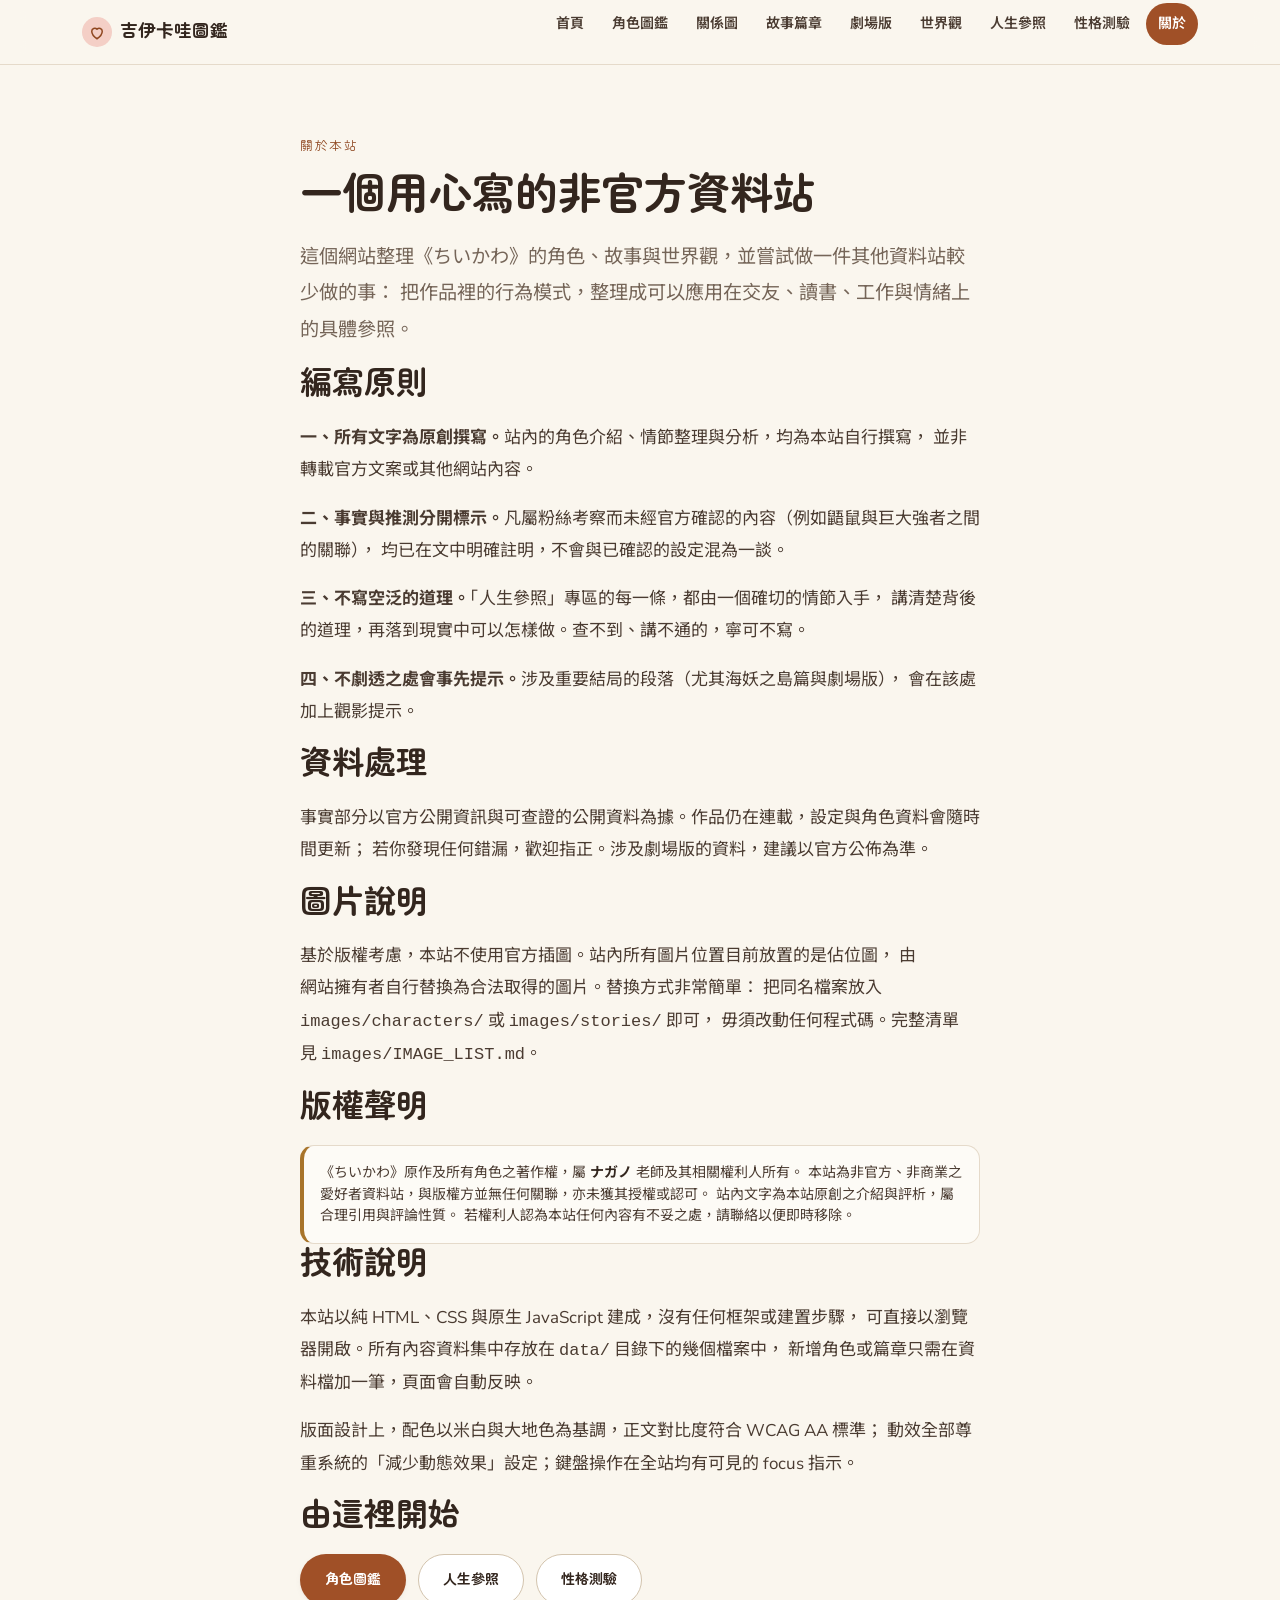
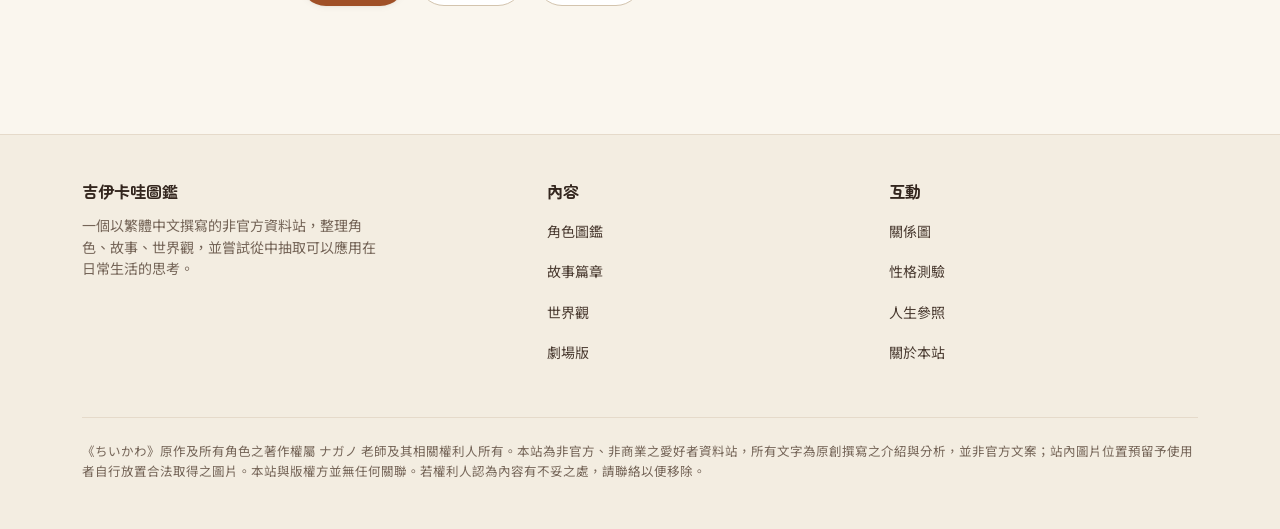
==== about.html @ 6146d02a "建立吉伊卡哇繁體中文資料站 由零建立一個純靜態的《ちいかわ》非官方資料站，十個頁面、零建置步驟、 零外部依賴，可直接部署到 GitHub Pages 或雙擊開啟。  內容 - 17 個角色的完整檔案：" ====
<!DOCTYPE html>
<html lang="zh-Hant-HK">
<head>
<meta charset="utf-8">
<meta name="viewport" content="width=device-width, initial-scale=1">
<title>關於本站 — 吉伊卡哇圖鑑</title>
<meta name="description" content="本站的編寫原則、資料來源處理方式、版權聲明，以及如何自行替換站內圖片。">
<link rel="icon" href="data:image/svg+xml,%3Csvg xmlns='http://www.w3.org/2000/svg' viewBox='0 0 32 32'%3E%3Ccircle cx='16' cy='16' r='15' fill='%23F4CFC6'/%3E%3Cpath d='M16 25s-8-5.2-8-11.4A4.6 4.6 0 0 1 16 10a4.6 4.6 0 0 1 8 3.6C24 19.8 16 25 16 25z' fill='%23B45E2E'/%3E%3C/svg%3E">
<link rel="preconnect" href="https://fonts.googleapis.com">
<link rel="preconnect" href="https://fonts.gstatic.com" crossorigin>
<link href="https://fonts.googleapis.com/css2?family=Varela+Round&family=Nunito+Sans:wght@300;400;600;700&family=Noto+Sans+TC:wght@400;500;700&family=Zen+Maru+Gothic:wght@400;500;700&display=swap" rel="stylesheet">
<link rel="stylesheet" href="assets/css/tokens.css">
<link rel="stylesheet" href="assets/css/base.css">
<link rel="stylesheet" href="assets/css/components.css">
<link rel="stylesheet" href="assets/css/pages.css">
</head>
<body>
<a class="skip-link" href="#main">跳至主要內容</a>
<div data-nav></div>

<main id="main">
  <section class="section">
    <div class="wrap wrap--text">
      <span class="eyebrow">關於本站</span>
      <h1>一個用心寫的非官方資料站</h1>
      <p class="lede">
        這個網站整理《ちいかわ》的角色、故事與世界觀，並嘗試做一件其他資料站較少做的事：
        把作品裡的行為模式，整理成可以應用在交友、讀書、工作與情緒上的具體參照。
      </p>

      <h2>編寫原則</h2>
      <p>
        <strong>一、所有文字為原創撰寫。</strong>站內的角色介紹、情節整理與分析，均為本站自行撰寫，
        並非轉載官方文案或其他網站內容。
      </p>
      <p>
        <strong>二、事實與推測分開標示。</strong>凡屬粉絲考察而未經官方確認的內容（例如鼯鼠與巨大強者之間的關聯），
        均已在文中明確註明，不會與已確認的設定混為一談。
      </p>
      <p>
        <strong>三、不寫空泛的道理。</strong>「人生參照」專區的每一條，都由一個確切的情節入手，
        講清楚背後的道理，再落到現實中可以怎樣做。查不到、講不通的，寧可不寫。
      </p>
      <p>
        <strong>四、不劇透之處會事先提示。</strong>涉及重要結局的段落（尤其海妖之島篇與劇場版），
        會在該處加上觀影提示。
      </p>

      <h2>資料處理</h2>
      <p>
        事實部分以官方公開資訊與可查證的公開資料為據。作品仍在連載，設定與角色資料會隨時間更新；
        若你發現任何錯漏，歡迎指正。涉及劇場版的資料，建議以官方公佈為準。
      </p>

      <h2>圖片說明</h2>
      <p>
        基於版權考慮，本站不使用官方插圖。站內所有圖片位置目前放置的是佔位圖，
        由網站擁有者自行替換為合法取得的圖片。替換方式非常簡單：
        把同名檔案放入 <code>images/characters/</code> 或 <code>images/stories/</code> 即可，
        毋須改動任何程式碼。完整清單見 <code>images/IMAGE_LIST.md</code>。
      </p>

      <h2>版權聲明</h2>
      <div class="note">
        《ちいかわ》原作及所有角色之著作權，屬 <strong>ナガノ</strong> 老師及其相關權利人所有。
        本站為非官方、非商業之愛好者資料站，與版權方並無任何關聯，亦未獲其授權或認可。
        站內文字為本站原創之介紹與評析，屬合理引用與評論性質。
        若權利人認為本站任何內容有不妥之處，請聯絡以便即時移除。
      </div>

      <h2>技術說明</h2>
      <p>
        本站以純 HTML、CSS 與原生 JavaScript 建成，沒有任何框架或建置步驟，
        可直接以瀏覽器開啟。所有內容資料集中存放在 <code>data/</code> 目錄下的幾個檔案中，
        新增角色或篇章只需在資料檔加一筆，頁面會自動反映。
      </p>
      <p>
        版面設計上，配色以米白與大地色為基調，正文對比度符合 WCAG AA 標準；
        動效全部尊重系統的「減少動態效果」設定；鍵盤操作在全站均有可見的 focus 指示。
      </p>

      <h2>由這裡開始</h2>
      <p style="display:flex;flex-wrap:wrap;gap:var(--s-3)">
        <a class="btn btn--primary" href="characters.html">角色圖鑑</a>
        <a class="btn btn--ghost" href="reference.html">人生參照</a>
        <a class="btn btn--ghost" href="quiz.html">性格測驗</a>
      </p>
    </div>
  </section>
</main>

<div data-footer></div>
<script src="assets/js/app.js"></script>
</body>
</html>
---- assets/css/tokens.css ----
/* ==========================================================================
   設計 token — 單一真實來源
   風格：日系柔和粉彩 × 米白大地色，只做淺色主題
   ========================================================================== */

:root {
  /* --- 底層中性色（米白 + 大地色）--- */
  --c-bg:            #FAF6EE;   /* 全站底色，暖米白 */
  --c-bg-alt:        #F3EDE1;   /* 交替區段底色 */
  --c-surface:       #FFFFFF;   /* 卡片 */
  --c-surface-2:     #FDFBF6;   /* 次級卡片 */
  --c-ink:           #4A3B31;   /* 正文，暖深褐 — 對比 9.2:1 */
  --c-ink-strong:    #33261E;   /* 標題 */
  --c-ink-soft:      #756558;   /* 次級文字 — 最低 4.79:1（交替底色上） */
  --c-ink-faint:     #9C8E80;   /* 僅用於大字或裝飾，不用於正文 */
  --c-border:        #E5DACA;
  --c-border-strong: #D3C4AE;

  /* --- 主色（琥珀／赤陶）--- */
  --c-accent:        #A05027;   /* 連結、強調 — 最低 4.59:1（琥珀淺底上） */
  --c-accent-deep:   #8F4720;   /* hover */
  --c-accent-soft:   #F6E3D2;   /* 淺底 */
  --c-accent-ring:   #C87A4C;

  /* --- 柔和粉彩（只用於底色與裝飾，不用作正文字色）--- */
  --c-blush:   #F4CFC6;
  --c-butter:  #F7E3AC;
  --c-mint:    #C6DCCB;
  --c-sky:     #C8D9E6;
  --c-lilac:   #DCD0E6;
  --c-peach:   #F8D7BC;

  /* --- 語意色 --- */
  --c-ok:      #4F7A52;
  --c-warn:    #A8742A;
  --c-danger:  #A94A3D;

  /* --- 字體 --- */
  --f-heading: "Varela Round", "Zen Maru Gothic", "Noto Sans TC",
               "PingFang TC", "Microsoft JhengHei", sans-serif;
  --f-body:    "Nunito Sans", "Noto Sans TC", "PingFang TC",
               "Microsoft JhengHei", sans-serif;
  --f-ja:      "Zen Maru Gothic", "Hiragino Maru Gothic ProN",
               "Yu Gothic", "Noto Sans JP", sans-serif;

  /* --- 字級（手機優先，以 clamp 自適應）--- */
  --t-display: clamp(2rem, 1.35rem + 3.2vw, 3.5rem);
  --t-h1:      clamp(1.7rem, 1.25rem + 2.2vw, 2.7rem);
  --t-h2:      clamp(1.4rem, 1.15rem + 1.25vw, 2rem);
  --t-h3:      clamp(1.15rem, 1.03rem + 0.6vw, 1.45rem);
  --t-body:    clamp(1rem, 0.97rem + 0.15vw, 1.0625rem);
  --t-small:   0.875rem;
  --t-tiny:    0.78125rem;

  --lh-tight:  1.3;
  --lh-normal: 1.55;
  --lh-loose:  1.9;   /* 中文長文閱讀 */

  /* --- 間距（standard density 4/10）--- */
  --s-1:  0.25rem;
  --s-2:  0.5rem;
  --s-3:  0.75rem;
  --s-4:  1rem;
  --s-5:  1.5rem;
  --s-6:  2rem;
  --s-7:  3rem;
  --s-8:  4rem;
  --s-9:  6rem;

  /* --- 圓角 --- */
  --r-sm:   8px;
  --r-md:   14px;
  --r-lg:   20px;
  --r-xl:   28px;
  --r-full: 999px;

  /* --- 陰影（柔和雙層）--- */
  --sh-sm: 0 1px 2px rgba(74, 59, 49, 0.05),
           0 2px 6px rgba(74, 59, 49, 0.04);
  --sh-md: 0 2px 4px rgba(74, 59, 49, 0.05),
           0 8px 20px rgba(74, 59, 49, 0.07);
  --sh-lg: 0 4px 8px rgba(74, 59, 49, 0.05),
           0 16px 40px rgba(74, 59, 49, 0.09);

  /* --- 動效 --- */
  --ease-soft: cubic-bezier(0.22, 0.61, 0.36, 1);
  --t-fast: 150ms;
  --t-base: 250ms;

  /* --- 版面 --- */
  --w-page:  1180px;
  --w-text:  680px;   /* 長文最佳閱讀寬度 */
  --gutter:  16px;
  --nav-h:   64px;
}

@media (min-width: 768px) {
  :root { --gutter: 32px; }
}
---- assets/css/base.css ----
/* ==========================================================================
   base.css — reset、排版、版面骨架、導航與頁尾
   ========================================================================== */

*, *::before, *::after { box-sizing: border-box; }

html {
  -webkit-text-size-adjust: 100%;
  scroll-behavior: smooth;
  scroll-padding-top: calc(var(--nav-h) + 16px);
}

body {
  margin: 0;
  background: var(--c-bg);
  color: var(--c-ink);
  font-family: var(--f-body);
  font-size: var(--t-body);
  line-height: var(--lh-loose);
  -webkit-font-smoothing: antialiased;
  overflow-x: hidden;
}

h1, h2, h3, h4 {
  font-family: var(--f-heading);
  color: var(--c-ink-strong);
  line-height: var(--lh-tight);
  margin: 0 0 var(--s-4);
  font-weight: 700;
  text-wrap: balance;          /* 標題不留孤字 */
  overflow-wrap: break-word;
}

h1 { font-size: var(--t-h1); }
h2 { font-size: var(--t-h2); }
h3 { font-size: var(--t-h3); }

p  { margin: 0 0 var(--s-4); text-wrap: pretty; }
p:last-child { margin-bottom: 0; }

a {
  color: var(--c-accent);
  text-decoration-color: color-mix(in srgb, var(--c-accent) 35%, transparent);
  text-underline-offset: 3px;
  transition: color var(--t-fast) var(--ease-soft);
}
a:hover { color: var(--c-accent-deep); text-decoration-color: currentColor; }

img, svg { max-width: 100%; display: block; }

ul, ol { margin: 0 0 var(--s-4); padding-left: 1.3em; }
li { margin-bottom: var(--s-2); }
li:last-child { margin-bottom: 0; }

button { font: inherit; cursor: pointer; }

/* --- 可見 focus ring（全站一致）--- */
:where(a, button, input, select, [tabindex]):focus-visible {
  outline: 3px solid var(--c-accent-ring);
  outline-offset: 2px;
  border-radius: var(--r-sm);
}

/* --- 跳至內容 --- */
.skip-link {
  position: absolute;
  left: var(--s-4); top: -100px;
  z-index: 200;
  padding: var(--s-3) var(--s-4);
  background: var(--c-surface);
  color: var(--c-ink-strong);
  border-radius: var(--r-md);
  box-shadow: var(--sh-md);
  text-decoration: none;
  transition: top var(--t-base) var(--ease-soft);
}
.skip-link:focus { top: var(--s-3); }

/* ---------- 版面容器 ---------- */
.wrap {
  width: 100%;
  max-width: var(--w-page);
  margin-inline: auto;
  padding-inline: var(--gutter);
}
.wrap--text { max-width: calc(var(--w-text) + var(--gutter) * 2); }

.section { padding-block: var(--s-7); }
@media (min-width: 768px) { .section { padding-block: var(--s-8); } }
.section--alt { background: var(--c-bg-alt); }

/* ---------- 導航 ---------- */
.nav {
  position: sticky; top: 0; z-index: 100;
  background: color-mix(in srgb, var(--c-bg) 88%, transparent);
  backdrop-filter: blur(12px);
  border-bottom: 1px solid var(--c-border);
}
.nav__inner {
  display: flex; align-items: center; gap: var(--s-4);
  min-height: var(--nav-h);
}
.nav__brand {
  display: flex; align-items: center; gap: var(--s-2);
  font-family: var(--f-heading); font-size: 1.1rem; font-weight: 700;
  color: var(--c-ink-strong); text-decoration: none; flex-shrink: 0;
}
.nav__brand-mark {
  width: 30px; height: 30px; border-radius: var(--r-full);
  background: var(--c-blush);
  display: grid; place-items: center; flex-shrink: 0;
}
.nav__links {
  display: none; align-items: center; gap: var(--s-1);
  margin-left: auto; list-style: none; padding: 0;
}
.nav__links li { margin: 0; }
.nav__links a {
  display: block; padding: var(--s-2) var(--s-3);
  border-radius: var(--r-full);
  font-size: var(--t-small); font-weight: 600;
  color: var(--c-ink); text-decoration: none; white-space: nowrap;
  transition: background var(--t-fast) var(--ease-soft),
              color var(--t-fast) var(--ease-soft);
}
.nav__links a:hover { background: var(--c-accent-soft); color: var(--c-accent-deep); }
.nav__links a[aria-current="page"] {
  background: var(--c-accent); color: #fff;
}
.nav__toggle {
  margin-left: auto;
  display: inline-flex; align-items: center; gap: var(--s-2);
  padding: var(--s-2) var(--s-3);
  background: var(--c-surface); border: 1px solid var(--c-border);
  border-radius: var(--r-full); color: var(--c-ink);
  font-size: var(--t-small); font-weight: 600;
}
@media (min-width: 1000px) {
  .nav__links { display: flex; }
  .nav__toggle { display: none; }
}
.nav__drawer {
  display: none; padding: var(--s-3) 0 var(--s-5);
  border-top: 1px solid var(--c-border);
}
.nav__drawer.is-open { display: block; }
.nav__drawer ul { list-style: none; padding: 0; margin: 0; }
.nav__drawer a {
  display: block; padding: var(--s-3) var(--s-2);
  color: var(--c-ink); text-decoration: none; font-weight: 600;
  border-radius: var(--r-md);
}
.nav__drawer a:hover { background: var(--c-accent-soft); }
@media (min-width: 1000px) { .nav__drawer { display: none !important; } }

/* ---------- 頁尾 ---------- */
.footer {
  background: var(--c-bg-alt);
  border-top: 1px solid var(--c-border);
  padding-block: var(--s-7);
  margin-top: var(--s-8);
}
.footer__grid {
  display: grid; gap: var(--s-5);
  grid-template-columns: 1fr;
}
@media (min-width: 768px) {
  .footer__grid { grid-template-columns: 1.4fr 1fr 1fr; gap: var(--s-6); }
}
.footer h3 { font-size: 1rem; margin-bottom: var(--s-3); }
.footer ul { list-style: none; padding: 0; }
.footer a { color: var(--c-ink); text-decoration: none; font-size: var(--t-small); }
.footer a:hover { color: var(--c-accent-deep); text-decoration: underline; }
.footer__note {
  margin-top: var(--s-6); padding-top: var(--s-5);
  border-top: 1px solid var(--c-border);
  font-size: var(--t-tiny); color: var(--c-ink-soft); line-height: var(--lh-normal);
}

/* ---------- 共用工具 ---------- */
.lede {
  font-size: clamp(1.05rem, 1rem + 0.35vw, 1.2rem);
  color: var(--c-ink-soft);
  line-height: var(--lh-loose);
}
.visually-hidden {
  position: absolute; width: 1px; height: 1px;
  padding: 0; margin: -1px; overflow: hidden;
  clip: rect(0 0 0 0); white-space: nowrap; border: 0;
}
.ja {
  font-family: var(--f-ja);
  font-feature-settings: "palt" 1;
}

/* ---------- 動效：滾動淡入 ---------- */
.reveal {
  opacity: 0;
  transform: translateY(18px);
  transition: opacity 500ms var(--ease-soft), transform 500ms var(--ease-soft);
}
.reveal.is-in { opacity: 1; transform: none; }

@media (prefers-reduced-motion: reduce) {
  html { scroll-behavior: auto; }
  *, *::before, *::after {
    animation-duration: 0.001ms !important;
    animation-iteration-count: 1 !important;
    transition-duration: 0.001ms !important;
  }
  .reveal { opacity: 1 !important; transform: none !important; }
}
---- assets/css/components.css ----
/* ==========================================================================
   components.css — 可重用元件
   ========================================================================== */

/* ---------- 按鈕 ---------- */
.btn {
  display: inline-flex; align-items: center; gap: var(--s-2);
  padding: var(--s-3) var(--s-5);
  border-radius: var(--r-full);
  border: 1px solid transparent;
  font-family: var(--f-heading); font-weight: 700; font-size: var(--t-small);
  text-decoration: none; cursor: pointer;
  transition: transform var(--t-fast) var(--ease-soft),
              background var(--t-fast) var(--ease-soft),
              box-shadow var(--t-fast) var(--ease-soft);
}
.btn:hover { transform: translateY(-2px); }
.btn--primary { background: var(--c-accent); color: #fff; box-shadow: var(--sh-sm); }
.btn--primary:hover { background: var(--c-accent-deep); color: #fff; box-shadow: var(--sh-md); }
.btn--ghost {
  background: var(--c-surface); color: var(--c-ink-strong);
  border-color: var(--c-border-strong);
}
.btn--ghost:hover { background: var(--c-accent-soft); color: var(--c-accent-deep); }

/* ---------- 標籤 ---------- */
.tag {
  display: inline-flex; align-items: center; gap: 4px;
  padding: 4px 12px;
  border-radius: var(--r-full);
  background: var(--c-bg-alt);
  border: 1px solid var(--c-border);
  font-size: var(--t-tiny); font-weight: 600;
  color: var(--c-ink);
  line-height: 1.5;
  white-space: normal;          /* 長標籤可換行，不裁切 */
  overflow-wrap: anywhere;
}
.tag--accent { background: var(--c-accent-soft); border-color: transparent; color: var(--c-accent-deep); }
.tag-row { display: flex; flex-wrap: wrap; gap: var(--s-2); }

/* ---------- 區段標題 ---------- */
.eyebrow {
  display: inline-block;
  font-family: var(--f-heading); font-size: var(--t-tiny);
  letter-spacing: 0.12em; text-transform: uppercase;
  color: var(--c-accent-deep);
  margin-bottom: var(--s-2);
}
.section-head { max-width: var(--w-text); margin-bottom: var(--s-6); }
.section-head p { color: var(--c-ink-soft); margin-bottom: 0; }

/* ---------- 卡片 ---------- */
.card {
  background: var(--c-surface);
  border: 1px solid var(--c-border);
  border-radius: var(--r-lg);
  padding: var(--s-5);
  box-shadow: var(--sh-sm);
}
.card--link {
  display: block; text-decoration: none; color: inherit;
  transition: transform var(--t-base) var(--ease-soft),
              box-shadow var(--t-base) var(--ease-soft),
              border-color var(--t-base) var(--ease-soft);
}
.card--link:hover {
  transform: translateY(-4px);
  box-shadow: var(--sh-lg);
  border-color: var(--c-border-strong);
  color: inherit;
}

.grid { display: grid; gap: var(--s-4); }
.grid--2 { grid-template-columns: 1fr; }
.grid--3 { grid-template-columns: 1fr; }
.grid--4 { grid-template-columns: repeat(2, minmax(0, 1fr)); }
@media (min-width: 640px) {
  .grid--2 { grid-template-columns: repeat(2, minmax(0, 1fr)); }
  .grid--3 { grid-template-columns: repeat(2, minmax(0, 1fr)); }
}
@media (min-width: 1000px) {
  .grid--3 { grid-template-columns: repeat(3, minmax(0, 1fr)); }
  .grid--4 { grid-template-columns: repeat(4, minmax(0, 1fr)); }
  .grid { gap: var(--s-5); }
}

/* ---------- 入口大卡 ---------- */
.portal {
  position: relative; overflow: hidden;
  display: flex; flex-direction: column; gap: var(--s-3);
  padding: var(--s-5);
  border-radius: var(--r-xl);
  background: var(--c-surface);
  border: 1px solid var(--c-border);
  text-decoration: none; color: inherit;
  box-shadow: var(--sh-sm);
  transition: transform var(--t-base) var(--ease-soft),
              box-shadow var(--t-base) var(--ease-soft);
}
.portal:hover { transform: translateY(-5px); box-shadow: var(--sh-lg); color: inherit; }
.portal__blob {
  position: absolute; inset-inline-end: -30px; inset-block-start: -30px;
  width: 130px; height: 130px; border-radius: var(--r-full);
  background: var(--portal-tint, var(--c-blush));
  opacity: 0.5; pointer-events: none;
}
.portal__icon {
  width: 46px; height: 46px; border-radius: var(--r-md);
  background: var(--portal-tint, var(--c-blush));
  display: grid; place-items: center; position: relative;
}
.portal h3 { margin: 0; position: relative; }
.portal p {
  margin: 0; font-size: var(--t-small); color: var(--c-ink-soft);
  line-height: var(--lh-normal); position: relative;
}
.portal__more {
  margin-top: auto; padding-top: var(--s-3);
  font-size: var(--t-small); font-weight: 700; color: var(--c-accent-deep);
  position: relative;
}

/* ---------- 角色卡 ---------- */
.char-card {
  display: flex; flex-direction: column;
  background: var(--c-surface);
  border: 1px solid var(--c-border);
  border-radius: var(--r-lg);
  overflow: hidden;
  text-decoration: none; color: inherit;
  box-shadow: var(--sh-sm);
  transition: transform var(--t-base) var(--ease-soft),
              box-shadow var(--t-base) var(--ease-soft);
}
.char-card:hover { transform: translateY(-4px); box-shadow: var(--sh-lg); color: inherit; }
.char-card__media {
  aspect-ratio: 4 / 3;
  background: var(--char-tint, var(--c-bg-alt));
  display: grid; place-items: center; overflow: hidden;
}
.char-card__media img { width: 100%; height: 100%; object-fit: cover; }
.char-card__body { padding: var(--s-4); display: flex; flex-direction: column; gap: var(--s-2); flex: 1; }
.char-card__name { font-family: var(--f-heading); font-weight: 700; font-size: 1.1rem; color: var(--c-ink-strong); }
.char-card__ja { font-size: var(--t-tiny); color: var(--c-ink-soft); }
.char-card__line { font-size: var(--t-small); color: var(--c-ink-soft); line-height: var(--lh-normal); margin: 0; }

/* ---------- 資料表 ---------- */
.datalist { display: grid; gap: 0; margin: 0; }
.datalist > div {
  display: grid; grid-template-columns: 6.5rem 1fr; gap: var(--s-3);
  padding: var(--s-3) 0;
  border-bottom: 1px dashed var(--c-border);
  align-items: start;
}
.datalist > div:last-child { border-bottom: 0; }
.datalist dt { font-weight: 700; color: var(--c-ink-soft); font-size: var(--t-small); margin: 0; }
.datalist dd { margin: 0; font-size: var(--t-small); line-height: var(--lh-normal); overflow-wrap: anywhere; }

/* ---------- 引言 ---------- */
.quote {
  border-left: 4px solid var(--c-accent);
  background: var(--c-surface-2);
  border-radius: 0 var(--r-md) var(--r-md) 0;
  padding: var(--s-4) var(--s-5);
  margin: var(--s-5) 0;
  color: var(--c-ink);
}
.quote cite { display: block; margin-top: var(--s-2); font-size: var(--t-small); color: var(--c-ink-soft); font-style: normal; }

/* ---------- 提示框 ---------- */
.note {
  border: 1px solid var(--c-border);
  border-left: 4px solid var(--c-warn);
  background: var(--c-surface-2);
  border-radius: var(--r-md);
  padding: var(--s-4);
  font-size: var(--t-small);
  line-height: var(--lh-normal);
}
.note strong { color: var(--c-ink-strong); }

/* ---------- 搜尋 / 篩選 ---------- */
.filters { display: grid; gap: var(--s-4); margin-bottom: var(--s-6); }
.search-box { position: relative; }
.search-box input {
  width: 100%;
  padding: var(--s-3) var(--s-4) var(--s-3) 2.85rem;
  font-family: var(--f-body); font-size: var(--t-body);
  color: var(--c-ink);
  background: var(--c-surface);
  border: 1px solid var(--c-border-strong);
  border-radius: var(--r-full);
  transition: border-color var(--t-fast) var(--ease-soft),
              box-shadow var(--t-fast) var(--ease-soft);
}
.search-box input::placeholder { color: var(--c-ink-faint); }
.search-box input:focus {
  border-color: var(--c-accent);
  box-shadow: 0 0 0 4px var(--c-accent-soft);
}
.search-box__icon {
  position: absolute; left: var(--s-4); top: 50%; transform: translateY(-50%);
  color: var(--c-ink-soft); pointer-events: none;
}
.chipset { display: flex; flex-wrap: wrap; gap: var(--s-2); align-items: center; }
.chipset__label { font-size: var(--t-tiny); font-weight: 700; color: var(--c-ink-soft); margin-right: var(--s-1); }
.chip {
  padding: 6px 14px;
  border-radius: var(--r-full);
  border: 1px solid var(--c-border-strong);
  background: var(--c-surface);
  color: var(--c-ink);
  font-size: var(--t-tiny); font-weight: 600;
  line-height: 1.5;
  white-space: normal;             /* 長標籤換行而非裁切 */
  transition: background var(--t-fast) var(--ease-soft),
              color var(--t-fast) var(--ease-soft),
              border-color var(--t-fast) var(--ease-soft);
}
.chip:hover { background: var(--c-accent-soft); border-color: var(--c-accent-ring); }
.chip[aria-pressed="true"] { background: var(--c-accent); border-color: var(--c-accent); color: #fff; }

.empty-state {
  text-align: center; padding: var(--s-8) var(--s-4);
  color: var(--c-ink-soft);
}
.empty-state h3 { color: var(--c-ink); }

/* ---------- 分頁式區段標題 ---------- */
.anchor-nav {
  position: sticky; top: var(--nav-h); z-index: 50;
  background: color-mix(in srgb, var(--c-bg) 92%, transparent);
  backdrop-filter: blur(8px);
  border-bottom: 1px solid var(--c-border);
  padding-block: var(--s-2);
  margin-bottom: var(--s-6);
}
.anchor-nav ul {
  display: flex; gap: var(--s-2); list-style: none; padding: 0; margin: 0;
  overflow-x: auto; scrollbar-width: thin;
}
.anchor-nav li { margin: 0; flex-shrink: 0; }
.anchor-nav a {
  display: block; padding: var(--s-2) var(--s-3);
  border-radius: var(--r-full);
  font-size: var(--t-tiny); font-weight: 700;
  color: var(--c-ink); text-decoration: none; white-space: nowrap;
}
.anchor-nav a:hover { background: var(--c-accent-soft); color: var(--c-accent-deep); }

/* ---------- 麵包屑 ---------- */
.crumbs { font-size: var(--t-tiny); color: var(--c-ink-soft); margin-bottom: var(--s-4); }
.crumbs a { color: var(--c-ink-soft); }
.crumbs span { margin-inline: 6px; }
---- assets/css/pages.css ----
/* ==========================================================================
   pages.css — 各頁專用版面
   ========================================================================== */

/* ================= 首頁 hero ================= */
.hero {
  position: relative; overflow: hidden;
  padding-block: var(--s-8) var(--s-7);
  background:
    radial-gradient(60% 55% at 12% 8%,  color-mix(in srgb, var(--c-blush) 55%, transparent) 0%, transparent 60%),
    radial-gradient(50% 50% at 88% 12%, color-mix(in srgb, var(--c-butter) 50%, transparent) 0%, transparent 60%),
    radial-gradient(55% 50% at 70% 92%, color-mix(in srgb, var(--c-mint) 45%, transparent) 0%, transparent 60%),
    var(--c-bg);
}
.hero__inner { max-width: 760px; }
.hero h1 { font-size: var(--t-display); margin-bottom: var(--s-4); }
.hero__sub { font-size: clamp(1.05rem, 1rem + 0.5vw, 1.3rem); color: var(--c-ink-soft); margin-bottom: var(--s-6); }
.hero__actions { display: flex; flex-wrap: wrap; gap: var(--s-3); }
.hero__scroll {
  margin-top: var(--s-7); font-size: var(--t-tiny); color: var(--c-ink-soft);
  display: flex; align-items: center; gap: var(--s-2);
}
.hero__scroll span { animation: bob 2.4s var(--ease-soft) infinite; }
@keyframes bob { 0%,100% { transform: translateY(0); } 50% { transform: translateY(5px); } }

/* ================= 首頁敘事長頁 ================= */
.story-block { padding-block: var(--s-7); }
@media (min-width: 900px) {
  .story-block__inner {
    display: grid; grid-template-columns: minmax(0, 1fr) minmax(0, 0.85fr);
    gap: var(--s-7); align-items: center;
  }
  .story-block--flip .story-block__text { order: 2; }
}
.story-block__text { max-width: var(--w-text); }
.story-block__text h2 { margin-bottom: var(--s-4); }
.story-block__figure {
  border-radius: var(--r-xl);
  background: var(--figure-tint, var(--c-bg-alt));
  border: 1px solid var(--c-border);
  padding: var(--s-5);
  box-shadow: var(--sh-sm);
}
.story-block__figure figcaption {
  margin-top: var(--s-3); font-size: var(--t-tiny);
  color: var(--c-ink-soft); line-height: var(--lh-normal);
}
.stat-row {
  display: grid; grid-template-columns: repeat(2, minmax(0,1fr));
  gap: var(--s-4); margin-top: var(--s-5);
}
@media (min-width: 700px) { .stat-row { grid-template-columns: repeat(4, minmax(0,1fr)); } }
.stat { background: var(--c-surface); border: 1px solid var(--c-border); border-radius: var(--r-md); padding: var(--s-4); }
.stat__num { font-family: var(--f-heading); font-size: 1.6rem; color: var(--c-accent-deep); line-height: 1.2; }
.stat__label { font-size: var(--t-tiny); color: var(--c-ink-soft); margin-top: 4px; line-height: var(--lh-normal); }

/* ================= 角色詳情 ================= */
.char-hero {
  background: linear-gradient(180deg, var(--char-tint, var(--c-bg-alt)) 0%, var(--c-bg) 100%);
  padding-block: var(--s-6) var(--s-7);
  border-bottom: 1px solid var(--c-border);
}
.char-hero__inner { display: grid; gap: var(--s-5); }
@media (min-width: 860px) {
  .char-hero__inner { grid-template-columns: 300px minmax(0, 1fr); gap: var(--s-7); align-items: start; }
}
.char-hero__portrait {
  border-radius: var(--r-xl); overflow: hidden;
  background: var(--c-surface); border: 1px solid var(--c-border);
  box-shadow: var(--sh-md); aspect-ratio: 1; max-width: 300px;
}
.char-hero__portrait img { width: 100%; height: 100%; object-fit: cover; }
.char-hero h1 { margin-bottom: var(--s-1); }
.char-hero__ja { font-size: 1.05rem; color: var(--c-ink-soft); margin-bottom: var(--s-4); }
.char-hero__tagline {
  font-size: clamp(1.05rem, 1rem + 0.4vw, 1.25rem);
  color: var(--c-ink); line-height: var(--lh-normal); margin-bottom: var(--s-5);
}

.char-section { padding-block: var(--s-6); border-bottom: 1px solid var(--c-border); }
.char-section:last-of-type { border-bottom: 0; }
.char-section > .wrap > h2 { display: flex; align-items: center; gap: var(--s-3); }
.char-section__num {
  display: grid; place-items: center;
  width: 32px; height: 32px; flex-shrink: 0;
  border-radius: var(--r-full);
  background: var(--char-tint, var(--c-accent-soft));
  font-size: var(--t-small); color: var(--c-ink-strong);
}

.trait { margin-bottom: var(--s-5); }
.trait:last-child { margin-bottom: 0; }
.trait h3 { margin-bottom: var(--s-2); font-size: 1.1rem; }
.trait p { color: var(--c-ink); }

.psyche { display: grid; gap: var(--s-4); margin-top: var(--s-5); }
@media (min-width: 760px) { .psyche { grid-template-columns: repeat(3, minmax(0,1fr)); } }
.psyche__item { background: var(--c-surface-2); border: 1px solid var(--c-border); border-radius: var(--r-md); padding: var(--s-4); }
.psyche__item h4 { font-family: var(--f-heading); font-size: var(--t-small); color: var(--c-accent-deep); margin: 0 0 var(--s-2); letter-spacing: 0.04em; }
.psyche__item p { font-size: var(--t-small); line-height: var(--lh-normal); margin: 0; }

.scene { border-left: 3px solid var(--c-border-strong); padding-left: var(--s-4); margin-bottom: var(--s-6); }
.scene:last-child { margin-bottom: 0; }
.scene__meta { font-size: var(--t-tiny); color: var(--c-ink-soft); margin-bottom: var(--s-2); }
.scene h3 { margin-bottom: var(--s-3); }
.scene__why {
  margin-top: var(--s-3); padding: var(--s-3) var(--s-4);
  background: var(--c-accent-soft); border-radius: var(--r-md);
  font-size: var(--t-small); line-height: var(--lh-normal);
}
.scene__why strong { color: var(--c-accent-deep); }

.rel-list { display: grid; gap: var(--s-3); }
.rel-item {
  display: grid; grid-template-columns: auto 1fr; gap: var(--s-4);
  align-items: start;
  background: var(--c-surface); border: 1px solid var(--c-border);
  border-radius: var(--r-md); padding: var(--s-4);
  text-decoration: none; color: inherit;
  transition: border-color var(--t-fast) var(--ease-soft), transform var(--t-fast) var(--ease-soft);
}
.rel-item:hover { border-color: var(--c-accent-ring); transform: translateX(3px); color: inherit; }
.rel-item__avatar {
  width: 48px; height: 48px; border-radius: var(--r-full);
  background: var(--rel-tint, var(--c-bg-alt)); overflow: hidden; flex-shrink: 0;
}
.rel-item__avatar img { width: 100%; height: 100%; object-fit: cover; }
.rel-item__name { font-family: var(--f-heading); font-weight: 700; display: flex; flex-wrap: wrap; gap: var(--s-2); align-items: baseline; }
.rel-item__type { font-size: var(--t-tiny); color: var(--c-accent-deep); font-weight: 700; }
.rel-item p { font-size: var(--t-small); color: var(--c-ink-soft); line-height: var(--lh-normal); margin: var(--s-1) 0 0; }

/* ================= 時間軸 ================= */
.timeline { position: relative; }
.timeline__track {
  display: flex; gap: var(--s-4);
  overflow-x: auto; padding-block: var(--s-4) var(--s-5);
  scroll-snap-type: x mandatory;
  scrollbar-width: thin;
}
.timeline__item {
  flex: 0 0 min(280px, 78vw);
  scroll-snap-align: start;
  background: var(--c-surface); border: 1px solid var(--c-border);
  border-radius: var(--r-lg); padding: var(--s-4);
  display: flex; flex-direction: column; gap: var(--s-2);
}
.timeline__year { font-family: var(--f-heading); color: var(--c-accent-deep); font-size: var(--t-small); font-weight: 700; }
.timeline__item h3 { font-size: 1.05rem; margin: 0; }
.timeline__item p { font-size: var(--t-small); color: var(--c-ink-soft); line-height: var(--lh-normal); margin: 0; }
.timeline__ctrl { display: flex; gap: var(--s-2); justify-content: flex-end; margin-bottom: var(--s-2); }
.timeline__ctrl button {
  width: 40px; height: 40px; border-radius: var(--r-full);
  border: 1px solid var(--c-border-strong); background: var(--c-surface);
  color: var(--c-ink); display: grid; place-items: center;
}
.timeline__ctrl button:hover { background: var(--c-accent-soft); }

/* ================= 關係圖 ================= */
.relmap-layout { display: grid; gap: var(--s-5); grid-template-columns: minmax(0, 1fr); }
@media (min-width: 1000px) { .relmap-layout { grid-template-columns: minmax(0,1fr) 320px; align-items: start; } }
.relmap-stage {
  background: var(--c-surface); border: 1px solid var(--c-border);
  border-radius: var(--r-xl); padding: var(--s-3); box-shadow: var(--sh-sm);
  overflow-x: auto;              /* 窄屏改為橫向捲動，避免文字縮到看不清 */
  overflow-y: hidden;
}
.relmap-stage svg { width: 100%; min-width: 720px; height: auto; display: block; }
.relmap-hint { font-size: var(--t-tiny); color: var(--c-ink-soft); margin-top: var(--s-2); }
.relmap-node { cursor: pointer; }
.relmap-node circle { transition: opacity var(--t-base) var(--ease-soft), stroke-width var(--t-fast) var(--ease-soft); }
.relmap-node text { font-family: var(--f-heading); font-size: 13px; fill: var(--c-ink-strong); pointer-events: none; }
.relmap-node:focus-visible circle { stroke: var(--c-accent); stroke-width: 4; }
.relmap-edge { transition: opacity var(--t-base) var(--ease-soft), stroke-width var(--t-base) var(--ease-soft); }
.relmap.is-focused .relmap-edge { opacity: 0.12; }
.relmap.is-focused .relmap-edge.is-active { opacity: 1; stroke-width: 3.5; }
.relmap.is-focused .relmap-node { opacity: 0.35; }
.relmap.is-focused .relmap-node.is-active { opacity: 1; }
.relmap-panel { position: sticky; top: calc(var(--nav-h) + 16px); }

/* ================= 測驗 ================= */
.quiz-card {
  background: var(--c-surface); border: 1px solid var(--c-border);
  border-radius: var(--r-xl); padding: var(--s-5); box-shadow: var(--sh-md);
  max-width: var(--w-text); margin-inline: auto;
}
@media (min-width: 768px) { .quiz-card { padding: var(--s-6); } }
.quiz-progress { height: 8px; border-radius: var(--r-full); background: var(--c-bg-alt); overflow: hidden; margin-bottom: var(--s-5); }
.quiz-progress__bar { height: 100%; background: var(--c-accent); border-radius: var(--r-full); transition: width var(--t-base) var(--ease-soft); }
.quiz-q { font-family: var(--f-heading); font-size: var(--t-h3); color: var(--c-ink-strong); margin-bottom: var(--s-5); line-height: var(--lh-tight); }
.quiz-options { display: grid; gap: var(--s-3); }
.quiz-option {
  text-align: left; padding: var(--s-4);
  background: var(--c-surface-2); border: 1px solid var(--c-border);
  border-radius: var(--r-md); color: var(--c-ink);
  font-size: var(--t-body); line-height: var(--lh-normal);
  transition: border-color var(--t-fast) var(--ease-soft),
              background var(--t-fast) var(--ease-soft),
              transform var(--t-fast) var(--ease-soft);
}
.quiz-option:hover { border-color: var(--c-accent-ring); background: var(--c-accent-soft); transform: translateX(3px); }
.quiz-result__avatar {
  width: 140px; height: 140px; margin: 0 auto var(--s-4);
  border-radius: var(--r-full); overflow: hidden;
  background: var(--c-bg-alt); border: 3px solid var(--c-surface); box-shadow: var(--sh-md);
}
.quiz-result__avatar img { width: 100%; height: 100%; object-fit: cover; }

/* ================= 人生參照 ================= */
.ref-domain { padding-block: var(--s-7); border-bottom: 1px solid var(--c-border); }
.ref-domain:last-of-type { border-bottom: 0; }
.ref-domain__head { display: flex; gap: var(--s-4); align-items: flex-start; margin-bottom: var(--s-6); }
.ref-domain__head .lede { max-width: 62ch; }   /* 長文行長上限，避免一行過闊 */
.ref-domain__icon {
  width: 52px; height: 52px; border-radius: var(--r-lg); flex-shrink: 0;
  background: var(--domain-tint, var(--c-blush)); display: grid; place-items: center;
}
.ref-lesson {
  background: var(--c-surface); border: 1px solid var(--c-border);
  border-radius: var(--r-lg); padding: var(--s-5); margin-bottom: var(--s-5);
  box-shadow: var(--sh-sm);
  max-width: 860px;
}
.ref-lesson p, .ref-lesson li { max-width: 64ch; }
.ref-lesson:last-child { margin-bottom: 0; }
.ref-lesson__who { display: flex; align-items: center; gap: var(--s-3); margin-bottom: var(--s-4); flex-wrap: wrap; }
.ref-lesson__avatar { width: 40px; height: 40px; border-radius: var(--r-full); overflow: hidden; background: var(--c-bg-alt); flex-shrink: 0; }
.ref-lesson__avatar img { width: 100%; height: 100%; object-fit: cover; }
.ref-step { margin-bottom: var(--s-4); }
.ref-step:last-child { margin-bottom: 0; }
.ref-step__label {
  display: inline-block; font-family: var(--f-heading); font-size: var(--t-tiny);
  font-weight: 700; color: var(--c-accent-deep);
  background: var(--c-accent-soft); padding: 3px 10px; border-radius: var(--r-full);
  margin-bottom: var(--s-2);
}
.ref-step p { margin: 0; }
.ref-step--do { background: var(--c-surface-2); border: 1px solid var(--c-border); border-radius: var(--r-md); padding: var(--s-4); }
.ref-step--do ul { margin: 0; padding-left: 1.2em; }
.ref-step--do li { font-size: var(--t-small); line-height: var(--lh-normal); }

.compare {
  background: var(--c-bg-alt); border: 1px solid var(--c-border);
  border-radius: var(--r-lg); padding: var(--s-5); margin-top: var(--s-6);
}
.compare__grid { display: grid; gap: var(--s-4); margin-top: var(--s-4); }
@media (min-width: 800px) { .compare__grid { grid-template-columns: repeat(3, minmax(0,1fr)); } }
.compare__col { background: var(--c-surface); border-radius: var(--r-md); padding: var(--s-4); border-top: 4px solid var(--col-tint, var(--c-accent)); }
.compare__col h4 { font-family: var(--f-heading); margin: 0 0 var(--s-2); font-size: 1rem; }
.compare__col p { font-size: var(--t-small); line-height: var(--lh-normal); margin: 0 0 var(--s-3); }
.compare__cost { font-size: var(--t-tiny); color: var(--c-ink-soft); line-height: var(--lh-normal); }
.compare__cost strong { color: var(--c-ink-strong); }

/* ================= 故事／世界觀 ================= */
.arc {
  background: var(--c-surface); border: 1px solid var(--c-border);
  border-radius: var(--r-xl); padding: var(--s-5); margin-bottom: var(--s-6);
  box-shadow: var(--sh-sm);
}
@media (min-width: 768px) { .arc { padding: var(--s-6); } }
.arc > p, .arc__theme p { max-width: 64ch; }   /* 長文行長上限 */
.arc__head { display: flex; flex-wrap: wrap; gap: var(--s-3); align-items: baseline; margin-bottom: var(--s-4); }
.arc__head h2 { margin: 0; }
.arc__beats { display: grid; gap: var(--s-4); margin-top: var(--s-5); }
@media (min-width: 760px) { .arc__beats { grid-template-columns: repeat(2, minmax(0,1fr)); } }
.arc__beat { background: var(--c-surface-2); border: 1px solid var(--c-border); border-radius: var(--r-md); padding: var(--s-4); }
.arc__beat h4 { font-family: var(--f-heading); font-size: var(--t-small); color: var(--c-accent-deep); margin: 0 0 var(--s-2); }
.arc__beat p { font-size: var(--t-small); line-height: var(--lh-normal); margin: 0; }
.arc__theme { margin-top: var(--s-5); padding-top: var(--s-4); border-top: 1px dashed var(--c-border); }

.world-entry p { max-width: 62ch; }
.world-entry { margin-bottom: var(--s-6); }
.world-entry:last-child { margin-bottom: 0; }
.world-entry > h3 { display: flex; align-items: center; gap: var(--s-3); }
.world-entry__badge {
  font-family: var(--f-heading); font-size: var(--t-tiny);
  background: var(--c-butter); color: var(--c-ink-strong);
  padding: 3px 10px; border-radius: var(--r-full); flex-shrink: 0;
}

/* ================= 電影頁 ================= */
.movie-hero {
  background:
    radial-gradient(70% 60% at 20% 10%, color-mix(in srgb, var(--c-sky) 60%, transparent), transparent 62%),
    radial-gradient(60% 55% at 85% 20%, color-mix(in srgb, var(--c-mint) 50%, transparent), transparent 62%),
    var(--c-bg);
  padding-block: var(--s-8) var(--s-7);
}
.movie-hero__inner { display: grid; gap: var(--s-5); }
@media (min-width: 860px) { .movie-hero__inner { grid-template-columns: 280px minmax(0,1fr); gap: var(--s-7); align-items: start; } }
.movie-poster {
  aspect-ratio: 2 / 3; border-radius: var(--r-lg); overflow: hidden;
  background: var(--c-surface); border: 1px solid var(--c-border); box-shadow: var(--sh-lg);
  max-width: 280px;
}
.movie-poster img { width: 100%; height: 100%; object-fit: cover; }
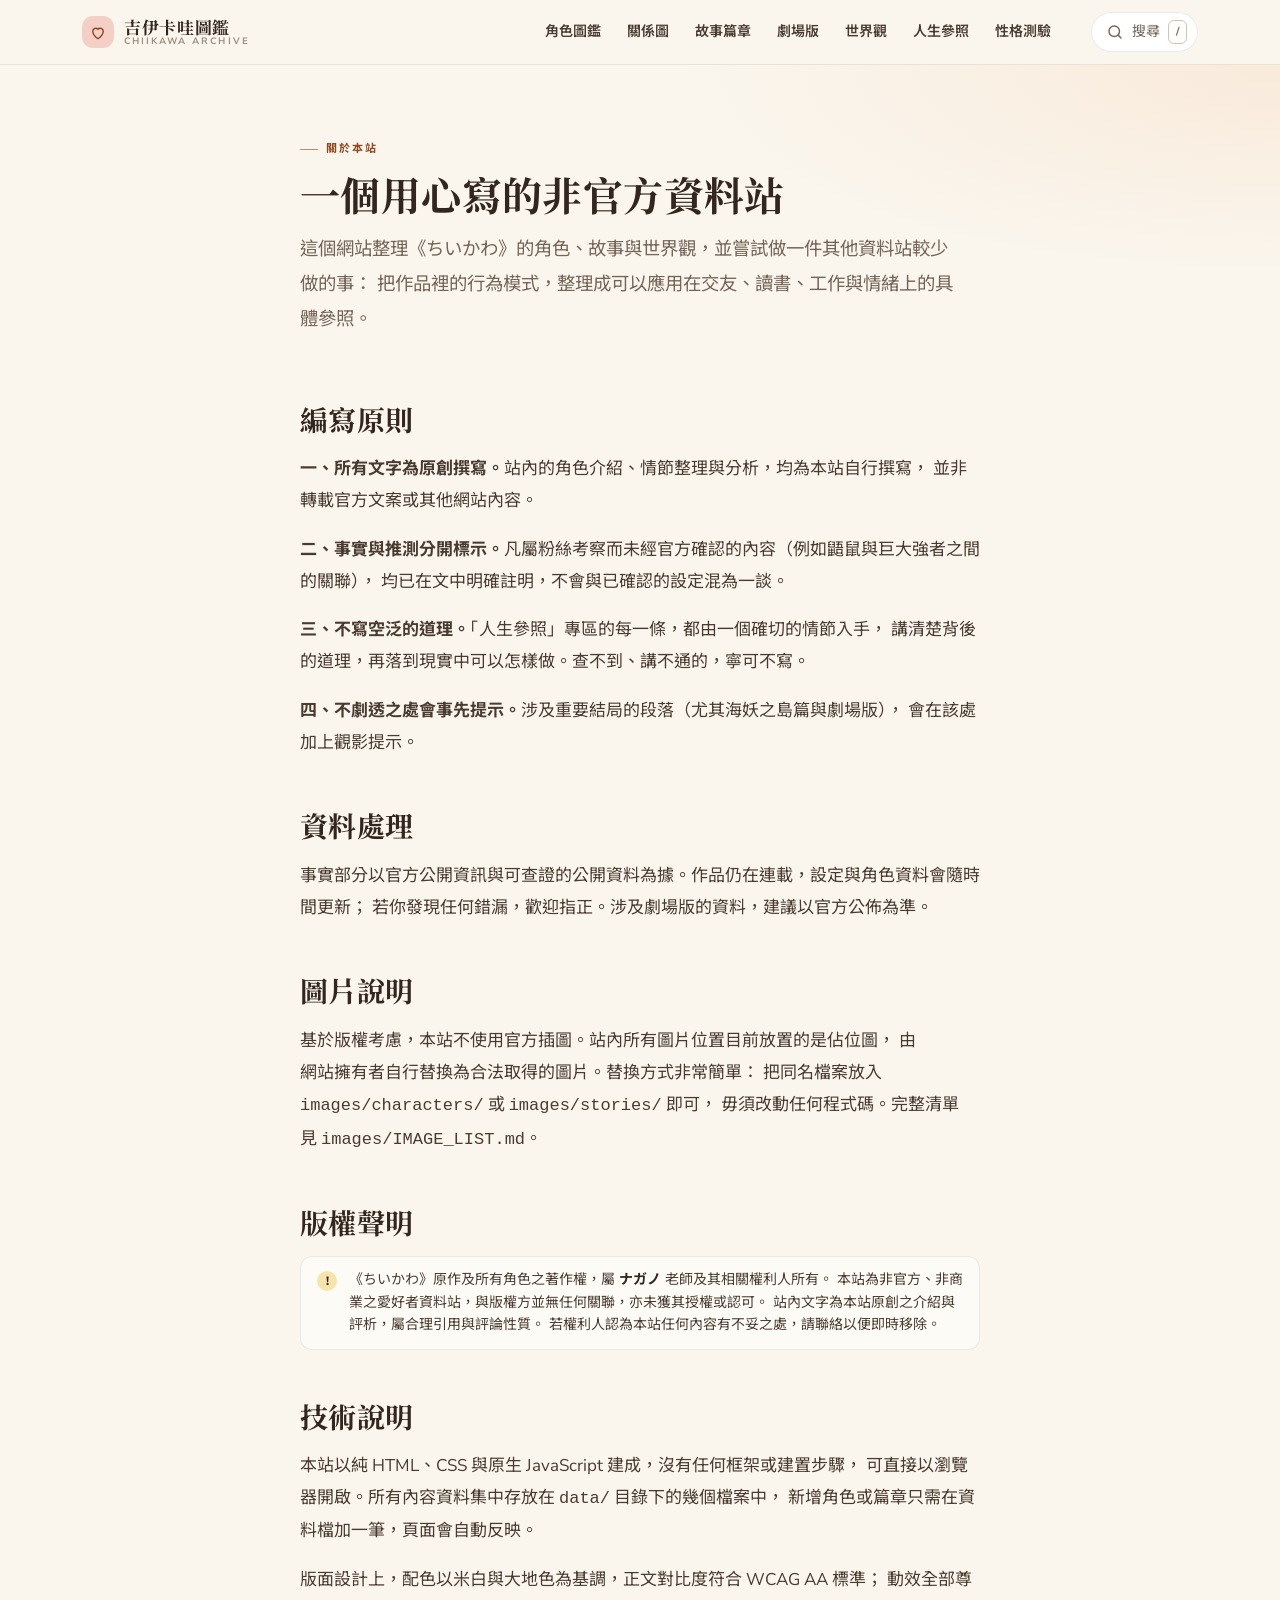
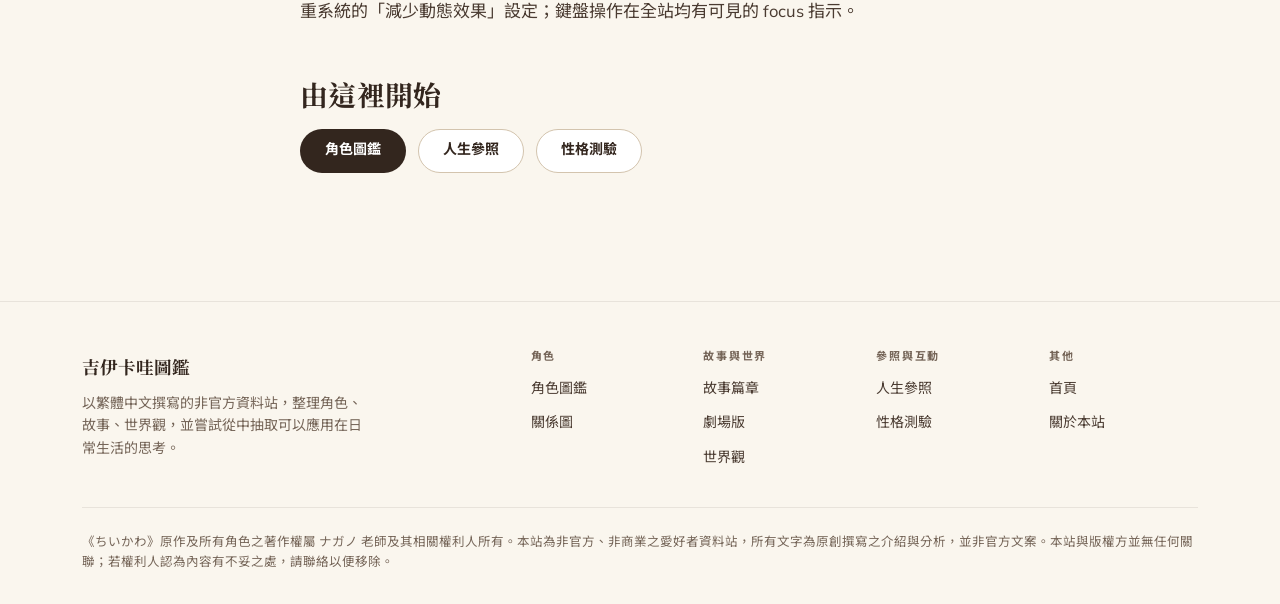
==== commit b09ceada: "重組網站結構並翻新介面設計 - 手機加入底部分頁列，任何位置一按轉頁；桌面頂欄改為釘頂 - 新增全站目錄與搜尋面板（底部「目錄」、放大鏡或「/」開啟），結果直達條目 - 角色詳情、故事篇章、世界觀、人" ====
--- a/about.html
+++ b/about.html
@@ -2,13 +2,14 @@
 <html lang="zh-Hant-HK">
 <head>
 <meta charset="utf-8">
-<meta name="viewport" content="width=device-width, initial-scale=1">
+<meta name="viewport" content="width=device-width, initial-scale=1, viewport-fit=cover">
+<meta name="theme-color" content="#FAF6EE">
 <title>關於本站 — 吉伊卡哇圖鑑</title>
 <meta name="description" content="本站的編寫原則、資料來源處理方式、版權聲明，以及如何自行替換站內圖片。">
 <link rel="icon" href="data:image/svg+xml,%3Csvg xmlns='http://www.w3.org/2000/svg' viewBox='0 0 32 32'%3E%3Ccircle cx='16' cy='16' r='15' fill='%23F4CFC6'/%3E%3Cpath d='M16 25s-8-5.2-8-11.4A4.6 4.6 0 0 1 16 10a4.6 4.6 0 0 1 8 3.6C24 19.8 16 25 16 25z' fill='%23B45E2E'/%3E%3C/svg%3E">
 <link rel="preconnect" href="https://fonts.googleapis.com">
 <link rel="preconnect" href="https://fonts.gstatic.com" crossorigin>
-<link href="https://fonts.googleapis.com/css2?family=Varela+Round&family=Nunito+Sans:wght@300;400;600;700&family=Noto+Sans+TC:wght@400;500;700&family=Zen+Maru+Gothic:wght@400;500;700&display=swap" rel="stylesheet">
+<link href="https://fonts.googleapis.com/css2?family=Noto+Serif+TC:wght@600;700&family=Noto+Sans+TC:wght@400;500;700&family=Nunito+Sans:wght@400;600;700;800&family=Zen+Maru+Gothic:wght@500;700&display=swap" rel="stylesheet">
 <link rel="stylesheet" href="assets/css/tokens.css">
 <link rel="stylesheet" href="assets/css/base.css">
 <link rel="stylesheet" href="assets/css/components.css">
@@ -19,7 +20,7 @@
 <div data-nav></div>
 
 <main id="main">
-  <section class="section">
+  <header class="page-head" style="--head-tint:var(--c-peach)">
     <div class="wrap wrap--text">
       <span class="eyebrow">關於本站</span>
       <h1>一個用心寫的非官方資料站</h1>
@@ -27,6 +28,10 @@
         這個網站整理《ちいかわ》的角色、故事與世界觀，並嘗試做一件其他資料站較少做的事：
         把作品裡的行為模式，整理成可以應用在交友、讀書、工作與情緒上的具體參照。
       </p>
+    </div>
+  </header>
+  <section class="section" style="padding-top:0">
+    <div class="wrap wrap--text prose">
 
       <h2>編寫原則</h2>
       <p>
@@ -61,12 +66,12 @@
       </p>
 
       <h2>版權聲明</h2>
-      <div class="note">
+      <div class="note"><span>
         《ちいかわ》原作及所有角色之著作權，屬 <strong>ナガノ</strong> 老師及其相關權利人所有。
         本站為非官方、非商業之愛好者資料站，與版權方並無任何關聯，亦未獲其授權或認可。
         站內文字為本站原創之介紹與評析，屬合理引用與評論性質。
         若權利人認為本站任何內容有不妥之處，請聯絡以便即時移除。
-      </div>
+      </span></div>
 
       <h2>技術說明</h2>
       <p>
@@ -80,7 +85,7 @@
       </p>
 
       <h2>由這裡開始</h2>
-      <p style="display:flex;flex-wrap:wrap;gap:var(--s-3)">
+      <p class="btn-row">
         <a class="btn btn--primary" href="characters.html">角色圖鑑</a>
         <a class="btn btn--ghost" href="reference.html">人生參照</a>
         <a class="btn btn--ghost" href="quiz.html">性格測驗</a>
--- a/assets/css/tokens.css
+++ b/assets/css/tokens.css
@@ -1,6 +1,7 @@
 /* ==========================================================================
    設計 token — 單一真實來源
-   風格：日系柔和粉彩 × 米白大地色，只做淺色主題
+   風格：米白紙感 × 大地色，標題用宋體作編輯感，介面元素保持圓潤
+   只做淺色主題
    ========================================================================== */
 
 :root {
@@ -13,8 +14,9 @@
   --c-ink-strong:    #33261E;   /* 標題 */
   --c-ink-soft:      #756558;   /* 次級文字 — 最低 4.79:1（交替底色上） */
   --c-ink-faint:     #9C8E80;   /* 僅用於大字或裝飾，不用於正文 */
-  --c-border:        #E5DACA;
+  --c-border:        #E8DFD1;
   --c-border-strong: #D3C4AE;
+  --c-line:          rgba(74, 59, 49, 0.10);   /* 髮絲線 */
 
   /* --- 主色（琥珀／赤陶）--- */
   --c-accent:        #A05027;   /* 連結、強調 — 最低 4.59:1（琥珀淺底上） */
@@ -35,28 +37,33 @@
   --c-warn:    #A8742A;
   --c-danger:  #A94A3D;
 
-  /* --- 字體 --- */
-  --f-heading: "Varela Round", "Zen Maru Gothic", "Noto Sans TC",
-               "PingFang TC", "Microsoft JhengHei", sans-serif;
+  /* --- 字體 ---
+     display：大標題用宋體，帶出「圖鑑／刊物」的編輯感
+     heading：小標題與介面文字用黑體粗字，清楚易掃
+     body：拉丁字用 Nunito Sans，中文落到 Noto Sans TC */
+  --f-display: "Noto Serif TC", "Songti TC", "PMingLiU", "MingLiU", serif;
+  --f-heading: "Nunito Sans", "Noto Sans TC", "PingFang TC",
+               "Microsoft JhengHei", sans-serif;
   --f-body:    "Nunito Sans", "Noto Sans TC", "PingFang TC",
                "Microsoft JhengHei", sans-serif;
   --f-ja:      "Zen Maru Gothic", "Hiragino Maru Gothic ProN",
                "Yu Gothic", "Noto Sans JP", sans-serif;
 
   /* --- 字級（手機優先，以 clamp 自適應）--- */
-  --t-display: clamp(2rem, 1.35rem + 3.2vw, 3.5rem);
-  --t-h1:      clamp(1.7rem, 1.25rem + 2.2vw, 2.7rem);
-  --t-h2:      clamp(1.4rem, 1.15rem + 1.25vw, 2rem);
-  --t-h3:      clamp(1.15rem, 1.03rem + 0.6vw, 1.45rem);
+  --t-display: clamp(1.85rem, 1.3rem + 2.8vw, 3.25rem);
+  --t-h1:      clamp(1.65rem, 1.3rem + 1.8vw, 2.5rem);
+  --t-h2:      clamp(1.3rem, 1.12rem + 0.9vw, 1.75rem);
+  --t-h3:      clamp(1.05rem, 1rem + 0.3vw, 1.2rem);
   --t-body:    clamp(1rem, 0.97rem + 0.15vw, 1.0625rem);
   --t-small:   0.875rem;
   --t-tiny:    0.78125rem;
+  --t-micro:   0.6875rem;
 
   --lh-tight:  1.3;
-  --lh-normal: 1.55;
+  --lh-normal: 1.6;
   --lh-loose:  1.9;   /* 中文長文閱讀 */
 
-  /* --- 間距（standard density 4/10）--- */
+  /* --- 間距 --- */
   --s-1:  0.25rem;
   --s-2:  0.5rem;
   --s-3:  0.75rem;
@@ -69,21 +76,21 @@
 
   /* --- 圓角 --- */
   --r-sm:   8px;
-  --r-md:   14px;
-  --r-lg:   20px;
-  --r-xl:   28px;
+  --r-md:   12px;
+  --r-lg:   18px;
+  --r-xl:   24px;
   --r-full: 999px;
 
-  /* --- 陰影（柔和雙層）--- */
-  --sh-sm: 0 1px 2px rgba(74, 59, 49, 0.05),
-           0 2px 6px rgba(74, 59, 49, 0.04);
-  --sh-md: 0 2px 4px rgba(74, 59, 49, 0.05),
-           0 8px 20px rgba(74, 59, 49, 0.07);
-  --sh-lg: 0 4px 8px rgba(74, 59, 49, 0.05),
-           0 16px 40px rgba(74, 59, 49, 0.09);
+  /* --- 陰影（極淡，靠髮絲線分層，陰影只作浮起提示）--- */
+  --sh-sm: 0 1px 2px rgba(74, 59, 49, 0.04);
+  --sh-md: 0 1px 2px rgba(74, 59, 49, 0.04),
+           0 6px 18px rgba(74, 59, 49, 0.06);
+  --sh-lg: 0 2px 6px rgba(74, 59, 49, 0.05),
+           0 18px 44px rgba(74, 59, 49, 0.12);
 
   /* --- 動效 --- */
   --ease-soft: cubic-bezier(0.22, 0.61, 0.36, 1);
+  --ease-reveal: cubic-bezier(0.16, 0.84, 0.28, 1);
   --t-fast: 150ms;
   --t-base: 250ms;
 
@@ -91,9 +98,15 @@
   --w-page:  1180px;
   --w-text:  680px;   /* 長文最佳閱讀寬度 */
   --gutter:  16px;
-  --nav-h:   64px;
+  --nav-h:   56px;
+  --bar-h:   62px;    /* 手機底部分頁列 */
+  --sticky-top: 0px;  /* 頁內分頁列釘住的位置：手機貼頂，桌面讓出頂欄 */
+  --frost:   rgba(250, 246, 238, 0.86);
 }
 
 @media (min-width: 768px) {
   :root { --gutter: 32px; }
 }
+@media (min-width: 1000px) {
+  :root { --nav-h: 64px; --bar-h: 0px; --sticky-top: var(--nav-h); }
+}
--- a/assets/css/base.css
+++ b/assets/css/base.css
@@ -1,5 +1,5 @@
 /* ==========================================================================
-   base.css — reset、排版、版面骨架、導航與頁尾
+   base.css — reset、排版、版面骨架、頂欄、底部分頁列、目錄面板、頁尾
    ========================================================================== */
 
 *, *::before, *::after { box-sizing: border-box; }
@@ -7,8 +7,10 @@
 html {
   -webkit-text-size-adjust: 100%;
   scroll-behavior: smooth;
-  scroll-padding-top: calc(var(--nav-h) + 16px);
-}
+  /* 預設值；有釘頂列的頁面由 app.js 依實際高度覆寫 */
+  scroll-padding-top: calc(var(--sticky-top) + 16px);
+}
+html.has-sheet { overflow: hidden; }
 
 body {
   margin: 0;
@@ -18,7 +20,10 @@
   font-size: var(--t-body);
   line-height: var(--lh-loose);
   -webkit-font-smoothing: antialiased;
+  -webkit-tap-highlight-color: transparent;
   overflow-x: hidden;
+  /* 讓出底部分頁列（桌面 --bar-h 為 0） */
+  padding-bottom: calc(var(--bar-h) + env(safe-area-inset-bottom, 0px));
 }
 
 h1, h2, h3, h4 {
@@ -27,10 +32,10 @@
   line-height: var(--lh-tight);
   margin: 0 0 var(--s-4);
   font-weight: 700;
-  text-wrap: balance;          /* 標題不留孤字 */
+  text-wrap: balance;
   overflow-wrap: break-word;
 }
-
+h1, h2 { font-family: var(--f-display); letter-spacing: 0.01em; }
 h1 { font-size: var(--t-h1); }
 h2 { font-size: var(--t-h2); }
 h3 { font-size: var(--t-h3); }
@@ -52,20 +57,24 @@
 li { margin-bottom: var(--s-2); }
 li:last-child { margin-bottom: 0; }
 
-button { font: inherit; cursor: pointer; }
-
-/* --- 可見 focus ring（全站一致）--- */
-:where(a, button, input, select, [tabindex]):focus-visible {
+button { font: inherit; cursor: pointer; color: inherit; }
+kbd {
+  font-family: var(--f-body); font-size: var(--t-micro); font-weight: 700;
+  padding: 1px 7px; border-radius: 6px;
+  border: 1px solid var(--c-border-strong); background: var(--c-surface);
+  color: var(--c-ink-soft);
+}
+
+:where(a, button, input, select, summary, [tabindex]):focus-visible {
   outline: 3px solid var(--c-accent-ring);
   outline-offset: 2px;
   border-radius: var(--r-sm);
 }
 
-/* --- 跳至內容 --- */
 .skip-link {
   position: absolute;
   left: var(--s-4); top: -100px;
-  z-index: 200;
+  z-index: 300;
   padding: var(--s-3) var(--s-4);
   background: var(--c-surface);
   color: var(--c-ink-strong);
@@ -86,100 +95,249 @@
 .wrap--text { max-width: calc(var(--w-text) + var(--gutter) * 2); }
 
 .section { padding-block: var(--s-7); }
-@media (min-width: 768px) { .section { padding-block: var(--s-8); } }
+.section--tight { padding-block: var(--s-6); }
+@media (min-width: 768px) {
+  .section { padding-block: var(--s-8); }
+  .section--tight { padding-block: var(--s-7); }
+}
 .section--alt { background: var(--c-bg-alt); }
 
-/* ---------- 導航 ---------- */
+/* ==========================================================================
+   頂欄
+   手機：不釘頂（頁內分頁列要佔頂部），導航交給底部分頁列。
+   桌面：整個 [data-nav] 容器釘頂——黏性要設在容器而非內層 <nav>，
+   否則黏性範圍只得容器本身的高度，等於沒有生效。
+   ========================================================================== */
+[data-nav] { position: relative; z-index: 100; }
+@media (min-width: 1000px) {
+  [data-nav] { position: sticky; top: 0; }
+}
 .nav {
-  position: sticky; top: 0; z-index: 100;
-  background: color-mix(in srgb, var(--c-bg) 88%, transparent);
-  backdrop-filter: blur(12px);
-  border-bottom: 1px solid var(--c-border);
+  background: var(--frost);
+  -webkit-backdrop-filter: saturate(1.5) blur(14px);
+  backdrop-filter: saturate(1.5) blur(14px);
+  border-bottom: 1px solid var(--c-line);
 }
 .nav__inner {
   display: flex; align-items: center; gap: var(--s-4);
-  min-height: var(--nav-h);
+  height: var(--nav-h);
 }
 .nav__brand {
-  display: flex; align-items: center; gap: var(--s-2);
-  font-family: var(--f-heading); font-size: 1.1rem; font-weight: 700;
+  display: flex; align-items: center; gap: 10px;
   color: var(--c-ink-strong); text-decoration: none; flex-shrink: 0;
 }
-.nav__brand-mark {
-  width: 30px; height: 30px; border-radius: var(--r-full);
+.nav__brand:hover { color: var(--c-ink-strong); }
+.nav__mark {
+  width: 32px; height: 32px; border-radius: 11px;
   background: var(--c-blush);
   display: grid; place-items: center; flex-shrink: 0;
+  color: var(--c-accent-deep);
+}
+.nav__name { display: flex; flex-direction: column; line-height: 1.15; }
+.nav__name b { font-family: var(--f-display); font-size: 1.06rem; font-weight: 700; letter-spacing: 0.04em; }
+.nav__name small {
+  font-size: 0.58rem; font-weight: 700; letter-spacing: 0.22em;
+  color: var(--c-ink-faint); text-transform: uppercase;
 }
 .nav__links {
-  display: none; align-items: center; gap: var(--s-1);
-  margin-left: auto; list-style: none; padding: 0;
+  display: none; align-items: center; gap: 2px;
+  margin: 0 0 0 auto; list-style: none; padding: 0;
 }
 .nav__links li { margin: 0; }
 .nav__links a {
-  display: block; padding: var(--s-2) var(--s-3);
-  border-radius: var(--r-full);
+  position: relative;
+  display: block; padding: 8px 12px;
   font-size: var(--t-small); font-weight: 600;
   color: var(--c-ink); text-decoration: none; white-space: nowrap;
-  transition: background var(--t-fast) var(--ease-soft),
-              color var(--t-fast) var(--ease-soft);
-}
-.nav__links a:hover { background: var(--c-accent-soft); color: var(--c-accent-deep); }
-.nav__links a[aria-current="page"] {
-  background: var(--c-accent); color: #fff;
-}
-.nav__toggle {
+  border-radius: var(--r-full);
+  transition: background var(--t-fast) var(--ease-soft), color var(--t-fast) var(--ease-soft);
+}
+.nav__links a:hover { background: color-mix(in srgb, var(--c-accent-soft) 70%, transparent); color: var(--c-accent-deep); }
+.nav__links a[aria-current="page"] { color: var(--c-ink-strong); }
+.nav__links a[aria-current="page"]::after {
+  content: ""; position: absolute; left: 12px; right: 12px; bottom: 2px;
+  height: 2px; border-radius: 2px; background: var(--c-accent);
+}
+.nav__search {
   margin-left: auto;
-  display: inline-flex; align-items: center; gap: var(--s-2);
-  padding: var(--s-2) var(--s-3);
-  background: var(--c-surface); border: 1px solid var(--c-border);
-  border-radius: var(--r-full); color: var(--c-ink);
-  font-size: var(--t-small); font-weight: 600;
-}
+  display: inline-grid; place-items: center;
+  width: 40px; height: 40px; border-radius: var(--r-full);
+  border: 1px solid var(--c-line); background: var(--c-surface);
+  color: var(--c-ink);
+  transition: background var(--t-fast) var(--ease-soft);
+}
+.nav__search:hover { background: var(--c-accent-soft); }
+.nav__search-label, .nav__search kbd { display: none; }
 @media (min-width: 1000px) {
   .nav__links { display: flex; }
-  .nav__toggle { display: none; }
-}
-.nav__drawer {
-  display: none; padding: var(--s-3) 0 var(--s-5);
-  border-top: 1px solid var(--c-border);
-}
-.nav__drawer.is-open { display: block; }
-.nav__drawer ul { list-style: none; padding: 0; margin: 0; }
-.nav__drawer a {
-  display: block; padding: var(--s-3) var(--s-2);
-  color: var(--c-ink); text-decoration: none; font-weight: 600;
-  border-radius: var(--r-md);
-}
-.nav__drawer a:hover { background: var(--c-accent-soft); }
-@media (min-width: 1000px) { .nav__drawer { display: none !important; } }
+  .nav__search {
+    margin-left: var(--s-3);
+    width: auto; display: inline-flex; gap: var(--s-2);
+    padding: 0 10px 0 14px;
+    font-size: var(--t-small); color: var(--c-ink-soft);
+  }
+  .nav__search-label, .nav__search kbd { display: inline; }
+}
+
+/* ==========================================================================
+   底部分頁列（手機與平板）
+   ========================================================================== */
+.tabnav {
+  position: fixed; left: 0; right: 0; bottom: 0; z-index: 120;
+  background: var(--frost);
+  -webkit-backdrop-filter: saturate(1.6) blur(16px);
+  backdrop-filter: saturate(1.6) blur(16px);
+  border-top: 1px solid var(--c-line);
+  padding-bottom: env(safe-area-inset-bottom, 0px);
+}
+.tabnav ul {
+  display: grid; grid-template-columns: repeat(5, minmax(0, 1fr));
+  list-style: none; margin: 0 auto; padding: 0 4px; max-width: 560px;
+  height: var(--bar-h);
+}
+.tabnav li { margin: 0; }
+.tabnav a, .tabnav button {
+  width: 100%; height: 100%;
+  display: flex; flex-direction: column; align-items: center; justify-content: center; gap: 3px;
+  background: none; border: 0; padding: 0;
+  color: var(--c-ink-soft); text-decoration: none;
+  font-size: var(--t-micro); font-weight: 700; letter-spacing: 0.04em;
+}
+.tabnav__icon {
+  display: grid; place-items: center;
+  width: 52px; height: 28px; border-radius: var(--r-full);
+  transition: background var(--t-base) var(--ease-soft), color var(--t-base) var(--ease-soft);
+}
+.tabnav [aria-current="page"] { color: var(--c-ink-strong); }
+.tabnav [aria-current="page"] .tabnav__icon { background: var(--c-accent-soft); color: var(--c-accent-deep); }
+@media (min-width: 1000px) { .tabnav { display: none; } }
+
+/* ==========================================================================
+   目錄與搜尋面板（原生 <dialog>：自帶焦點限制與 Esc 關閉）
+   手機：由底部升起的面板；桌面：置中浮層
+   ========================================================================== */
+.sheet {
+  width: 100%; max-width: 100%; max-height: none; height: 100%;
+  margin: 0; padding: 0; border: 0; background: transparent;
+  color: var(--c-ink);
+}
+.sheet::backdrop { background: rgba(51, 38, 30, 0.38); -webkit-backdrop-filter: blur(2px); backdrop-filter: blur(2px); }
+.sheet[open] { display: flex; flex-direction: column; justify-content: flex-end; }
+.sheet__panel {
+  display: flex; flex-direction: column;
+  max-height: 88dvh; height: 88dvh;
+  background: var(--c-bg);
+  border-radius: var(--r-xl) var(--r-xl) 0 0;
+  box-shadow: var(--sh-lg);
+  overflow: hidden;
+  animation: sheet-up 320ms var(--ease-reveal);
+}
+@keyframes sheet-up { from { transform: translateY(40px); opacity: 0; } to { transform: none; opacity: 1; } }
+.sheet__grab { width: 40px; height: 5px; border-radius: 5px; background: var(--c-border-strong); margin: 8px auto 0; flex-shrink: 0; }
+.sheet__head {
+  display: flex; gap: var(--s-2); align-items: center;
+  padding: var(--s-3) var(--s-4) var(--s-3);
+  border-bottom: 1px solid var(--c-line);
+  flex-shrink: 0;
+}
+.sheet__field { position: relative; flex: 1; }
+.sheet__field svg { position: absolute; left: 14px; top: 50%; transform: translateY(-50%); color: var(--c-ink-soft); pointer-events: none; }
+.sheet__field input {
+  width: 100%; height: 46px;
+  padding: 0 var(--s-4) 0 42px;
+  font: inherit; font-size: 1rem; color: var(--c-ink);
+  background: var(--c-surface);
+  border: 1px solid var(--c-border-strong); border-radius: var(--r-full);
+  -webkit-appearance: none; appearance: none;
+}
+.sheet__field input:focus { outline: none; border-color: var(--c-accent); box-shadow: 0 0 0 4px var(--c-accent-soft); }
+.sheet__field input::placeholder { color: var(--c-ink-faint); }
+input[type="search"]::-webkit-search-cancel-button { -webkit-appearance: none; appearance: none; }
+.sheet__close {
+  flex-shrink: 0; height: 46px; padding: 0 var(--s-3);
+  background: none; border: 0; color: var(--c-accent-deep);
+  font-weight: 700; font-size: var(--t-small);
+}
+.sheet__body { overflow-y: auto; overscroll-behavior: contain; padding: var(--s-4) var(--s-4) var(--s-6); flex: 1; }
+@media (min-width: 760px) {
+  .sheet[open] { justify-content: flex-start; align-items: center; padding-top: 9vh; }
+  .sheet__panel {
+    width: min(640px, calc(100% - 48px)); height: auto; max-height: 76vh;
+    border-radius: var(--r-xl);
+    animation-name: sheet-pop;
+  }
+  .sheet__grab { display: none; }
+}
+@keyframes sheet-pop { from { transform: translateY(-8px) scale(0.985); opacity: 0; } to { transform: none; opacity: 1; } }
+
+.sheet-group { margin-bottom: var(--s-5); }
+.sheet-group:last-child { margin-bottom: 0; }
+.sheet-group__title {
+  display: flex; align-items: baseline; justify-content: space-between;
+  font-size: var(--t-micro); font-weight: 700; letter-spacing: 0.16em;
+  color: var(--c-ink-soft); margin: 0 0 var(--s-2) 4px;
+}
+.sheet-list {
+  list-style: none; padding: 0; margin: 0;
+  background: var(--c-surface); border: 1px solid var(--c-line);
+  border-radius: var(--r-lg); overflow: hidden;
+}
+.sheet-list li { margin: 0; }
+.sheet-list li + li { border-top: 1px solid var(--c-line); }
+.sheet-item {
+  display: grid; grid-template-columns: auto minmax(0, 1fr) auto; gap: var(--s-3);
+  align-items: center;
+  padding: 12px var(--s-4);
+  color: var(--c-ink); text-decoration: none;
+  transition: background var(--t-fast) var(--ease-soft);
+}
+.sheet-item:hover, .sheet-item:focus-visible { background: var(--c-surface-2); color: var(--c-ink); }
+.sheet-item[aria-current="page"] { background: color-mix(in srgb, var(--c-accent-soft) 45%, var(--c-surface)); }
+.sheet-item__icon {
+  width: 36px; height: 36px; border-radius: 11px;
+  display: grid; place-items: center; flex-shrink: 0;
+  background: var(--item-tint, var(--c-bg-alt)); color: var(--c-accent-deep);
+  overflow: hidden;
+}
+.sheet-item__icon img { width: 100%; height: 100%; object-fit: contain; padding: 2px; background: #fff; }
+.sheet-item__title { display: block; font-weight: 700; font-size: 0.95rem; color: var(--c-ink-strong); line-height: 1.4; }
+.sheet-item__sub {
+  display: block; font-size: var(--t-tiny); color: var(--c-ink-soft); line-height: 1.5;
+  overflow: hidden; text-overflow: ellipsis;
+  display: -webkit-box; -webkit-line-clamp: 2; -webkit-box-orient: vertical;
+}
+.sheet-item__chev { color: var(--c-ink-faint); }
+.sheet-item mark { background: var(--c-butter); color: inherit; border-radius: 3px; padding: 0 1px; }
+.sheet-empty { text-align: center; color: var(--c-ink-soft); padding: var(--s-7) var(--s-4); font-size: var(--t-small); }
+.sheet-hint { font-size: var(--t-tiny); color: var(--c-ink-soft); margin: 0 4px var(--s-4); }
+.sheet-quick { display: flex; flex-wrap: wrap; gap: var(--s-2); margin: 0 0 var(--s-5); }
 
 /* ---------- 頁尾 ---------- */
 .footer {
-  background: var(--c-bg-alt);
-  border-top: 1px solid var(--c-border);
-  padding-block: var(--s-7);
+  border-top: 1px solid var(--c-line);
+  padding-block: var(--s-7) var(--s-6);
   margin-top: var(--s-8);
 }
-.footer__grid {
-  display: grid; gap: var(--s-5);
-  grid-template-columns: 1fr;
-}
-@media (min-width: 768px) {
-  .footer__grid { grid-template-columns: 1.4fr 1fr 1fr; gap: var(--s-6); }
-}
-.footer h3 { font-size: 1rem; margin-bottom: var(--s-3); }
-.footer ul { list-style: none; padding: 0; }
+.footer__top { display: grid; gap: var(--s-5); }
+@media (min-width: 768px) { .footer__top { grid-template-columns: 1.2fr 2fr; gap: var(--s-7); } }
+.footer__brand b { font-family: var(--f-display); font-size: 1.1rem; color: var(--c-ink-strong); }
+.footer__brand p { font-size: var(--t-small); color: var(--c-ink-soft); line-height: var(--lh-normal); max-width: 36ch; margin-top: var(--s-2); }
+.footer__cols { display: grid; grid-template-columns: repeat(2, minmax(0, 1fr)); gap: var(--s-5); }
+@media (min-width: 600px) { .footer__cols { grid-template-columns: repeat(4, minmax(0, 1fr)); } }
+.footer h3 { font-family: var(--f-heading); font-size: var(--t-micro); letter-spacing: 0.16em; color: var(--c-ink-soft); margin-bottom: var(--s-2); }
+.footer ul { list-style: none; padding: 0; margin: 0; }
+.footer li { margin-bottom: 2px; }
 .footer a { color: var(--c-ink); text-decoration: none; font-size: var(--t-small); }
 .footer a:hover { color: var(--c-accent-deep); text-decoration: underline; }
 .footer__note {
   margin-top: var(--s-6); padding-top: var(--s-5);
-  border-top: 1px solid var(--c-border);
+  border-top: 1px solid var(--c-line);
   font-size: var(--t-tiny); color: var(--c-ink-soft); line-height: var(--lh-normal);
 }
 
 /* ---------- 共用工具 ---------- */
 .lede {
-  font-size: clamp(1.05rem, 1rem + 0.35vw, 1.2rem);
+  font-size: clamp(1.02rem, 0.98rem + 0.3vw, 1.15rem);
   color: var(--c-ink-soft);
   line-height: var(--lh-loose);
 }
@@ -193,13 +351,23 @@
   font-feature-settings: "palt" 1;
 }
 
-/* ---------- 動效：滾動淡入 ---------- */
-.reveal {
+/* ---------- 動效：滾動浮現 ----------
+   隱藏樣式一律限定在 .js-anim 之下，該 class 由 app.js 確認可以做動畫
+   之後才加上；JS 失效或使用者要求減少動態效果時，內容一定看得見。 */
+.js-anim .reveal {
   opacity: 0;
   transform: translateY(18px);
-  transition: opacity 500ms var(--ease-soft), transform 500ms var(--ease-soft);
-}
-.reveal.is-in { opacity: 1; transform: none; }
+  transition: opacity 600ms var(--ease-reveal), transform 700ms var(--ease-reveal);
+}
+.js-anim .reveal.is-in { opacity: 1; transform: none; }
+.js-anim .reveal--group { opacity: 1; transform: none; }
+.js-anim .reveal--group > * {
+  opacity: 0;
+  transform: translateY(18px);
+  transition: opacity 600ms var(--ease-reveal), transform 700ms var(--ease-reveal);
+  transition-delay: calc(var(--reveal-i, 0) * 60ms);
+}
+.js-anim .reveal--group.is-in > * { opacity: 1; transform: none; }
 
 @media (prefers-reduced-motion: reduce) {
   html { scroll-behavior: auto; }
@@ -207,6 +375,7 @@
     animation-duration: 0.001ms !important;
     animation-iteration-count: 1 !important;
     transition-duration: 0.001ms !important;
+    transition-delay: 0ms !important;
   }
-  .reveal { opacity: 1 !important; transform: none !important; }
-}
+  .reveal, .reveal--group > * { opacity: 1 !important; transform: none !important; }
+}
--- a/assets/css/components.css
+++ b/assets/css/components.css
@@ -4,8 +4,9 @@
 
 /* ---------- 按鈕 ---------- */
 .btn {
-  display: inline-flex; align-items: center; gap: var(--s-2);
-  padding: var(--s-3) var(--s-5);
+  display: inline-flex; align-items: center; justify-content: center; gap: var(--s-2);
+  min-height: 44px;
+  padding: 0 var(--s-5);
   border-radius: var(--r-full);
   border: 1px solid transparent;
   font-family: var(--f-heading); font-weight: 700; font-size: var(--t-small);
@@ -14,49 +15,100 @@
               background var(--t-fast) var(--ease-soft),
               box-shadow var(--t-fast) var(--ease-soft);
 }
-.btn:hover { transform: translateY(-2px); }
-.btn--primary { background: var(--c-accent); color: #fff; box-shadow: var(--sh-sm); }
-.btn--primary:hover { background: var(--c-accent-deep); color: #fff; box-shadow: var(--sh-md); }
+.btn:active { transform: scale(0.98); }
+.btn--primary { background: var(--c-ink-strong); color: #fff; }
+.btn--primary:hover { background: var(--c-accent-deep); color: #fff; }
+.btn--accent { background: var(--c-accent); color: #fff; }
+.btn--accent:hover { background: var(--c-accent-deep); color: #fff; }
 .btn--ghost {
   background: var(--c-surface); color: var(--c-ink-strong);
   border-color: var(--c-border-strong);
 }
 .btn--ghost:hover { background: var(--c-accent-soft); color: var(--c-accent-deep); }
+.btn--sm { min-height: 36px; padding: 0 var(--s-4); font-size: var(--t-tiny); }
+.btn-row { display: flex; flex-wrap: wrap; gap: var(--s-3); }
+
+/* 文字連結式行動（帶箭嘴） */
+.more {
+  display: inline-flex; align-items: center; gap: 4px;
+  font-size: var(--t-small); font-weight: 700;
+  color: var(--c-accent-deep); text-decoration: none; white-space: nowrap;
+}
+.more:hover { text-decoration: underline; }
 
 /* ---------- 標籤 ---------- */
 .tag {
   display: inline-flex; align-items: center; gap: 4px;
-  padding: 4px 12px;
+  padding: 3px 11px;
   border-radius: var(--r-full);
-  background: var(--c-bg-alt);
+  background: var(--c-surface);
   border: 1px solid var(--c-border);
   font-size: var(--t-tiny); font-weight: 600;
   color: var(--c-ink);
   line-height: 1.5;
-  white-space: normal;          /* 長標籤可換行，不裁切 */
+  white-space: normal;
   overflow-wrap: anywhere;
-}
+  text-decoration: none;
+}
+a.tag:hover { border-color: var(--c-accent-ring); color: var(--c-accent-deep); }
 .tag--accent { background: var(--c-accent-soft); border-color: transparent; color: var(--c-accent-deep); }
+.tag--tint { background: color-mix(in srgb, var(--tag-tint, var(--c-blush)) 55%, #fff); border-color: transparent; color: var(--c-ink-strong); }
 .tag-row { display: flex; flex-wrap: wrap; gap: var(--s-2); }
 
 /* ---------- 區段標題 ---------- */
 .eyebrow {
-  display: inline-block;
-  font-family: var(--f-heading); font-size: var(--t-tiny);
-  letter-spacing: 0.12em; text-transform: uppercase;
+  display: inline-flex; align-items: center; gap: 8px;
+  font-family: var(--f-heading); font-size: var(--t-micro); font-weight: 700;
+  letter-spacing: 0.18em; text-transform: uppercase;
   color: var(--c-accent-deep);
   margin-bottom: var(--s-2);
 }
-.section-head { max-width: var(--w-text); margin-bottom: var(--s-6); }
+.eyebrow::before {
+  content: ""; width: 18px; height: 1.5px; border-radius: 2px;
+  background: currentColor; opacity: 0.6;
+}
+.eyebrow--plain::before { display: none; }
+
+.section-head { max-width: var(--w-text); margin-bottom: var(--s-5); }
 .section-head p { color: var(--c-ink-soft); margin-bottom: 0; }
+
+/* 區段標題列：左標題、右「全部 →」 */
+.head-row {
+  display: flex; align-items: flex-end; justify-content: space-between; gap: var(--s-4);
+  margin-bottom: var(--s-4);
+}
+.head-row h2 { margin: 0; }
+.head-row p { margin: var(--s-1) 0 0; color: var(--c-ink-soft); font-size: var(--t-small); line-height: var(--lh-normal); }
+
+/* ---------- 頁首（各內頁統一）---------- */
+.page-head {
+  padding-block: var(--s-6) var(--s-5);
+  background:
+    radial-gradient(80% 120% at 100% 0%, color-mix(in srgb, var(--head-tint, var(--c-blush)) 38%, transparent) 0%, transparent 60%),
+    var(--c-bg);
+}
+@media (min-width: 768px) { .page-head { padding-block: var(--s-8) var(--s-6); } }
+.page-head h1 { margin-bottom: var(--s-3); }
+.page-head .lede { max-width: 60ch; margin-bottom: 0; }
+.page-head__meta {
+  display: flex; flex-wrap: wrap; gap: var(--s-2) var(--s-5);
+  list-style: none; padding: 0; margin: var(--s-5) 0 0;
+}
+.page-head__meta li { margin: 0; font-size: var(--t-tiny); color: var(--c-ink-soft); display: flex; align-items: baseline; gap: 6px; }
+.page-head__meta b { font-family: var(--f-display); font-size: 1.35rem; color: var(--c-ink-strong); font-weight: 700; }
+
+/* ---------- 麵包屑 ---------- */
+.crumbs { font-size: var(--t-tiny); color: var(--c-ink-soft); margin-bottom: var(--s-4); display: flex; flex-wrap: wrap; align-items: center; gap: 6px; }
+.crumbs a { color: var(--c-ink-soft); text-decoration: none; }
+.crumbs a:hover { color: var(--c-accent-deep); text-decoration: underline; }
+.crumbs span[aria-hidden] { color: var(--c-ink-faint); }
 
 /* ---------- 卡片 ---------- */
 .card {
   background: var(--c-surface);
-  border: 1px solid var(--c-border);
+  border: 1px solid var(--c-line);
   border-radius: var(--r-lg);
   padding: var(--s-5);
-  box-shadow: var(--sh-sm);
 }
 .card--link {
   display: block; text-decoration: none; color: inherit;
@@ -64,20 +116,19 @@
               box-shadow var(--t-base) var(--ease-soft),
               border-color var(--t-base) var(--ease-soft);
 }
-.card--link:hover {
-  transform: translateY(-4px);
-  box-shadow: var(--sh-lg);
-  border-color: var(--c-border-strong);
-  color: inherit;
-}
-
-.grid { display: grid; gap: var(--s-4); }
+@media (hover: hover) {
+  .card--link:hover { transform: translateY(-3px); box-shadow: var(--sh-md); border-color: var(--c-border-strong); color: inherit; }
+}
+
+.grid { display: grid; gap: var(--s-3); }
 .grid--2 { grid-template-columns: 1fr; }
 .grid--3 { grid-template-columns: 1fr; }
 .grid--4 { grid-template-columns: repeat(2, minmax(0, 1fr)); }
 @media (min-width: 640px) {
+  .grid { gap: var(--s-4); }
   .grid--2 { grid-template-columns: repeat(2, minmax(0, 1fr)); }
   .grid--3 { grid-template-columns: repeat(2, minmax(0, 1fr)); }
+  .grid--4 { grid-template-columns: repeat(3, minmax(0, 1fr)); }
 }
 @media (min-width: 1000px) {
   .grid--3 { grid-template-columns: repeat(3, minmax(0, 1fr)); }
@@ -85,126 +136,221 @@
   .grid { gap: var(--s-5); }
 }
 
-/* ---------- 入口大卡 ---------- */
-.portal {
+/* ---------- 橫向捲動帶（手機上取代長長的直排卡片）---------- */
+.rail {
+  display: grid; grid-auto-flow: column;
+  grid-auto-columns: min(78%, 300px);
+  gap: var(--s-3);
+  overflow-x: auto; overscroll-behavior-x: contain;
+  scroll-snap-type: x mandatory;
+  scroll-padding-inline: var(--gutter);
+  padding: 2px var(--gutter) var(--s-3);
+  margin-inline: calc(var(--gutter) * -1);
+  scrollbar-width: none;
+}
+.rail::-webkit-scrollbar { display: none; }
+.rail > * { scroll-snap-align: start; }
+@media (min-width: 1000px) {
+  .rail { grid-auto-flow: row; grid-template-columns: repeat(var(--rail-cols, 3), minmax(0, 1fr)); overflow: visible; margin: 0; padding: 0; gap: var(--s-5); }
+}
+
+/* ---------- 目錄磚（首頁）---------- */
+.tiles { display: grid; grid-template-columns: repeat(2, minmax(0, 1fr)); gap: var(--s-3); }
+@media (min-width: 760px) { .tiles { grid-template-columns: repeat(4, minmax(0, 1fr)); gap: var(--s-4); } }
+.tile {
   position: relative; overflow: hidden;
-  display: flex; flex-direction: column; gap: var(--s-3);
-  padding: var(--s-5);
-  border-radius: var(--r-xl);
-  background: var(--c-surface);
-  border: 1px solid var(--c-border);
-  text-decoration: none; color: inherit;
-  box-shadow: var(--sh-sm);
-  transition: transform var(--t-base) var(--ease-soft),
-              box-shadow var(--t-base) var(--ease-soft);
-}
-.portal:hover { transform: translateY(-5px); box-shadow: var(--sh-lg); color: inherit; }
-.portal__blob {
-  position: absolute; inset-inline-end: -30px; inset-block-start: -30px;
-  width: 130px; height: 130px; border-radius: var(--r-full);
-  background: var(--portal-tint, var(--c-blush));
-  opacity: 0.5; pointer-events: none;
-}
-.portal__icon {
-  width: 46px; height: 46px; border-radius: var(--r-md);
-  background: var(--portal-tint, var(--c-blush));
-  display: grid; place-items: center; position: relative;
-}
-.portal h3 { margin: 0; position: relative; }
-.portal p {
-  margin: 0; font-size: var(--t-small); color: var(--c-ink-soft);
-  line-height: var(--lh-normal); position: relative;
-}
-.portal__more {
-  margin-top: auto; padding-top: var(--s-3);
-  font-size: var(--t-small); font-weight: 700; color: var(--c-accent-deep);
-  position: relative;
-}
+  display: flex; flex-direction: column; gap: 6px;
+  min-height: 132px;
+  padding: var(--s-4);
+  border-radius: var(--r-lg);
+  background: var(--c-surface);
+  border: 1px solid var(--c-line);
+  color: inherit; text-decoration: none;
+  transition: transform var(--t-base) var(--ease-soft), box-shadow var(--t-base) var(--ease-soft);
+}
+.tile::after {
+  content: ""; position: absolute; right: -28px; bottom: -28px;
+  width: 92px; height: 92px; border-radius: 50%;
+  background: var(--tile-tint, var(--c-blush)); opacity: 0.35;
+  transition: transform 400ms var(--ease-soft);
+}
+@media (hover: hover) {
+  .tile:hover { transform: translateY(-3px); box-shadow: var(--sh-md); color: inherit; }
+  .tile:hover::after { transform: scale(1.25); }
+}
+.tile:active { transform: scale(0.985); }
+.tile__icon {
+  width: 38px; height: 38px; border-radius: 12px;
+  display: grid; place-items: center;
+  background: var(--tile-tint, var(--c-blush)); color: var(--c-accent-deep);
+  margin-bottom: auto;
+}
+.tile__title { font-weight: 700; color: var(--c-ink-strong); font-size: 1rem; line-height: 1.35; position: relative; z-index: 1; margin-top: var(--s-3); }
+.tile__meta { font-size: var(--t-tiny); color: var(--c-ink-soft); line-height: 1.45; position: relative; z-index: 1; }
 
 /* ---------- 角色卡 ---------- */
 .char-card {
+  position: relative;
   display: flex; flex-direction: column;
   background: var(--c-surface);
-  border: 1px solid var(--c-border);
+  border: 1px solid var(--c-line);
   border-radius: var(--r-lg);
   overflow: hidden;
   text-decoration: none; color: inherit;
-  box-shadow: var(--sh-sm);
-  transition: transform var(--t-base) var(--ease-soft),
-              box-shadow var(--t-base) var(--ease-soft);
-}
-.char-card:hover { transform: translateY(-4px); box-shadow: var(--sh-lg); color: inherit; }
+  transition: transform var(--t-base) var(--ease-soft), box-shadow var(--t-base) var(--ease-soft);
+}
+@media (hover: hover) {
+  .char-card:hover { transform: translateY(-3px); box-shadow: var(--sh-md); color: inherit; }
+  .char-card:hover .char-card__media img { transform: scale(1.04); }
+}
+.char-card:active { transform: scale(0.985); }
 .char-card__media {
-  aspect-ratio: 4 / 3;
-  background: var(--char-tint, var(--c-bg-alt));
+  position: relative;
+  aspect-ratio: 1 / 1;
+  background: #fff;
   display: grid; place-items: center; overflow: hidden;
 }
-.char-card__media img { width: 100%; height: 100%; object-fit: cover; }
-.char-card__body { padding: var(--s-4); display: flex; flex-direction: column; gap: var(--s-2); flex: 1; }
-.char-card__name { font-family: var(--f-heading); font-weight: 700; font-size: 1.1rem; color: var(--c-ink-strong); }
-.char-card__ja { font-size: var(--t-tiny); color: var(--c-ink-soft); }
-.char-card__line { font-size: var(--t-small); color: var(--c-ink-soft); line-height: var(--lh-normal); margin: 0; }
+/* 主題色以底部一道柔光呈現，白底角色圖不會變成「彩色框內的白方塊」 */
+.char-card__media::after {
+  content: ""; position: absolute; left: 0; right: 0; bottom: 0; height: 4px;
+  background: var(--char-tint, var(--c-border-strong));
+}
+.char-card__media img { width: 100%; height: 100%; object-fit: contain; padding: 10px; transition: transform 500ms var(--ease-soft); }
+.char-card__body { padding: var(--s-3) var(--s-3) var(--s-4); display: flex; flex-direction: column; gap: 2px; flex: 1; }
+.char-card__name { font-weight: 700; font-size: 1rem; color: var(--c-ink-strong); line-height: 1.4; }
+.char-card__ja { font-size: var(--t-micro); color: var(--c-ink-soft); }
+.char-card__line {
+  font-size: var(--t-tiny); color: var(--c-ink-soft); line-height: var(--lh-normal); margin: var(--s-2) 0 0;
+  display: -webkit-box; -webkit-line-clamp: 3; -webkit-box-orient: vertical; overflow: hidden;
+}
+@media (min-width: 640px) {
+  .char-card__body { padding: var(--s-4); }
+  .char-card__name { font-size: 1.05rem; }
+  .char-card__line { font-size: var(--t-small); }
+}
+
+/* ---------- 頭像 ---------- */
+.avatar {
+  width: var(--av, 44px); height: var(--av, 44px); flex-shrink: 0;
+  border-radius: 50%; overflow: hidden;
+  background: #fff;
+  box-shadow: 0 0 0 2px var(--av-tint, var(--c-border)) inset;
+  display: grid; place-items: center;
+}
+.avatar img { width: 100%; height: 100%; object-fit: contain; padding: 3px; }
 
 /* ---------- 資料表 ---------- */
 .datalist { display: grid; gap: 0; margin: 0; }
 .datalist > div {
-  display: grid; grid-template-columns: 6.5rem 1fr; gap: var(--s-3);
-  padding: var(--s-3) 0;
-  border-bottom: 1px dashed var(--c-border);
+  display: grid; grid-template-columns: 6rem 1fr; gap: var(--s-3);
+  padding: 11px 0;
+  border-bottom: 1px solid var(--c-line);
   align-items: start;
 }
 .datalist > div:last-child { border-bottom: 0; }
-.datalist dt { font-weight: 700; color: var(--c-ink-soft); font-size: var(--t-small); margin: 0; }
-.datalist dd { margin: 0; font-size: var(--t-small); line-height: var(--lh-normal); overflow-wrap: anywhere; }
+.datalist dt { font-weight: 700; color: var(--c-ink-soft); font-size: var(--t-tiny); margin: 0; letter-spacing: 0.04em; padding-top: 2px; }
+.datalist dd { margin: 0; font-size: var(--t-small); line-height: var(--lh-normal); overflow-wrap: anywhere; color: var(--c-ink-strong); }
 
 /* ---------- 引言 ---------- */
 .quote {
-  border-left: 4px solid var(--c-accent);
-  background: var(--c-surface-2);
-  border-radius: 0 var(--r-md) var(--r-md) 0;
-  padding: var(--s-4) var(--s-5);
+  position: relative;
+  padding: var(--s-4) 0 var(--s-4) var(--s-5);
   margin: var(--s-5) 0;
+  font-family: var(--f-display);
+  font-size: 1.05rem;
+  color: var(--c-ink-strong);
+  line-height: 1.85;
+  border-left: 2px solid var(--c-accent);
+}
+.quote cite { display: block; margin-top: var(--s-2); font-family: var(--f-body); font-size: var(--t-tiny); color: var(--c-ink-soft); font-style: normal; }
+
+/* ---------- 重點框（「點解重要」「可以帶走的一句」）---------- */
+.callout {
+  margin: var(--s-3) 0 0;
+  padding: var(--s-3) var(--s-4);
+  background: var(--c-accent-soft);
+  border-radius: var(--r-md);
+  font-size: var(--t-small); line-height: var(--lh-normal);
   color: var(--c-ink);
 }
-.quote cite { display: block; margin-top: var(--s-2); font-size: var(--t-small); color: var(--c-ink-soft); font-style: normal; }
+.callout strong { color: var(--c-accent-deep); display: block; font-size: var(--t-micro); letter-spacing: 0.12em; margin-bottom: 2px; }
 
 /* ---------- 提示框 ---------- */
 .note {
-  border: 1px solid var(--c-border);
-  border-left: 4px solid var(--c-warn);
+  display: flex; gap: var(--s-3);
+  border: 1px solid var(--c-line);
   background: var(--c-surface-2);
   border-radius: var(--r-md);
-  padding: var(--s-4);
+  padding: var(--s-3) var(--s-4);
   font-size: var(--t-small);
   line-height: var(--lh-normal);
 }
+.note::before {
+  content: "!"; flex-shrink: 0;
+  width: 20px; height: 20px; margin-top: 2px; border-radius: 50%;
+  display: grid; place-items: center;
+  background: var(--c-butter); color: var(--c-ink-strong);
+  font-weight: 800; font-size: 0.75rem; line-height: 1;
+}
 .note strong { color: var(--c-ink-strong); }
 
-/* ---------- 搜尋 / 篩選 ---------- */
-.filters { display: grid; gap: var(--s-4); margin-bottom: var(--s-6); }
-.search-box { position: relative; }
+/* ---------- 搜尋框 / 篩選 ---------- */
+.searchbar {
+  display: flex; align-items: center; gap: var(--s-3);
+  width: 100%; max-width: 520px; height: 50px;
+  padding: 0 var(--s-3) 0 var(--s-4);
+  background: var(--c-surface);
+  border: 1px solid var(--c-border-strong); border-radius: var(--r-full);
+  color: var(--c-ink-soft); text-align: left;
+  font-size: var(--t-small);
+  box-shadow: var(--sh-sm);
+  transition: border-color var(--t-fast) var(--ease-soft), box-shadow var(--t-fast) var(--ease-soft);
+}
+.searchbar:hover { border-color: var(--c-accent-ring); box-shadow: 0 0 0 4px var(--c-accent-soft); }
+.searchbar span { flex: 1; }
+.searchbar kbd { display: none; }
+@media (min-width: 1000px) { .searchbar kbd { display: inline; } }
+
+.toolbar { display: flex; gap: var(--s-2); align-items: center; }
+.search-box { position: relative; flex: 1; }
 .search-box input {
-  width: 100%;
-  padding: var(--s-3) var(--s-4) var(--s-3) 2.85rem;
-  font-family: var(--f-body); font-size: var(--t-body);
+  width: 100%; height: 46px;
+  padding: 0 var(--s-4) 0 2.6rem;
+  font-family: var(--f-body); font-size: 1rem;
   color: var(--c-ink);
   background: var(--c-surface);
   border: 1px solid var(--c-border-strong);
   border-radius: var(--r-full);
-  transition: border-color var(--t-fast) var(--ease-soft),
-              box-shadow var(--t-fast) var(--ease-soft);
+  -webkit-appearance: none; appearance: none;
+  transition: border-color var(--t-fast) var(--ease-soft), box-shadow var(--t-fast) var(--ease-soft);
 }
 .search-box input::placeholder { color: var(--c-ink-faint); }
-.search-box input:focus {
-  border-color: var(--c-accent);
-  box-shadow: 0 0 0 4px var(--c-accent-soft);
-}
-.search-box__icon {
-  position: absolute; left: var(--s-4); top: 50%; transform: translateY(-50%);
-  color: var(--c-ink-soft); pointer-events: none;
-}
+.search-box input:focus { outline: none; border-color: var(--c-accent); box-shadow: 0 0 0 4px var(--c-accent-soft); }
+.search-box__icon { position: absolute; left: 14px; top: 50%; transform: translateY(-50%); color: var(--c-ink-soft); pointer-events: none; }
+.filter-btn {
+  flex-shrink: 0; height: 46px; padding: 0 var(--s-4);
+  display: inline-flex; align-items: center; gap: 6px;
+  border-radius: var(--r-full);
+  border: 1px solid var(--c-border-strong); background: var(--c-surface);
+  font-size: var(--t-small); font-weight: 700; color: var(--c-ink-strong);
+}
+.filter-btn[aria-expanded="true"] { background: var(--c-ink-strong); border-color: var(--c-ink-strong); color: #fff; }
+.filter-btn__count {
+  min-width: 20px; height: 20px; padding: 0 6px; border-radius: 10px;
+  background: var(--c-accent); color: #fff; font-size: var(--t-micro);
+  display: inline-grid; place-items: center;
+}
+.filter-btn__count:empty { display: none; }
+.filter-panel {
+  margin-top: var(--s-3);
+  padding: var(--s-4);
+  background: var(--c-surface);
+  border: 1px solid var(--c-line); border-radius: var(--r-lg);
+  display: grid; gap: var(--s-4);
+}
+.filter-panel[hidden] { display: none; }
 .chipset { display: flex; flex-wrap: wrap; gap: var(--s-2); align-items: center; }
-.chipset__label { font-size: var(--t-tiny); font-weight: 700; color: var(--c-ink-soft); margin-right: var(--s-1); }
+.chipset__label { width: 100%; font-size: var(--t-micro); font-weight: 700; letter-spacing: 0.14em; color: var(--c-ink-soft); }
 .chip {
   padding: 6px 14px;
   border-radius: var(--r-full);
@@ -213,43 +359,127 @@
   color: var(--c-ink);
   font-size: var(--t-tiny); font-weight: 600;
   line-height: 1.5;
-  white-space: normal;             /* 長標籤換行而非裁切 */
-  transition: background var(--t-fast) var(--ease-soft),
-              color var(--t-fast) var(--ease-soft),
-              border-color var(--t-fast) var(--ease-soft);
-}
-.chip:hover { background: var(--c-accent-soft); border-color: var(--c-accent-ring); }
-.chip[aria-pressed="true"] { background: var(--c-accent); border-color: var(--c-accent); color: #fff; }
-
-.empty-state {
-  text-align: center; padding: var(--s-8) var(--s-4);
+  white-space: normal;
+  text-decoration: none;
+  transition: background var(--t-fast) var(--ease-soft), color var(--t-fast) var(--ease-soft), border-color var(--t-fast) var(--ease-soft);
+}
+.chip:hover { background: var(--c-accent-soft); border-color: var(--c-accent-ring); color: var(--c-ink); }
+.chip[aria-pressed="true"] { background: var(--c-ink-strong); border-color: var(--c-ink-strong); color: #fff; }
+.chip b { font-weight: 700; color: var(--c-ink-soft); margin-left: 4px; }
+.result-meta { display: flex; justify-content: space-between; align-items: center; gap: var(--s-3); margin: var(--s-4) 0 var(--s-3); font-size: var(--t-tiny); color: var(--c-ink-soft); }
+.linkish { background: none; border: 0; padding: 0; color: var(--c-accent-deep); font-weight: 700; font-size: var(--t-tiny); text-decoration: underline; text-underline-offset: 3px; }
+
+.empty-state { text-align: center; padding: var(--s-8) var(--s-4); color: var(--c-ink-soft); }
+.empty-state h3 { color: var(--c-ink); }
+
+/* ==========================================================================
+   頁內分頁列（取代原本一直向下的長頁）
+   手機上釘在畫面最頂；桌面釘在頂欄之下。一次只顯示一個分頁，
+   令「翻查」由向下捲十幾屏，變成點一下。
+   ========================================================================== */
+.tabbar {
+  position: sticky; top: var(--sticky-top); z-index: 90;
+  background: var(--frost);
+  -webkit-backdrop-filter: saturate(1.5) blur(14px);
+  backdrop-filter: saturate(1.5) blur(14px);
+  border-bottom: 1px solid var(--c-line);
+}
+.tabbar__list {
+  display: flex; gap: var(--s-1);
+  list-style: none; margin: 0; padding: 0;
+  overflow-x: auto; scrollbar-width: none;
+  scroll-padding-inline: var(--gutter);
+}
+.tabbar__list::-webkit-scrollbar { display: none; }
+.tabbar__list li { margin: 0; flex-shrink: 0; }
+.tabbar [role="tab"] {
+  position: relative;
+  display: flex; align-items: center; gap: 6px;
+  height: 48px; padding: 0 var(--s-3);
+  background: none; border: 0;
+  font-size: var(--t-small); font-weight: 700; white-space: nowrap;
   color: var(--c-ink-soft);
-}
-.empty-state h3 { color: var(--c-ink); }
-
-/* ---------- 分頁式區段標題 ---------- */
-.anchor-nav {
-  position: sticky; top: var(--nav-h); z-index: 50;
-  background: color-mix(in srgb, var(--c-bg) 92%, transparent);
-  backdrop-filter: blur(8px);
-  border-bottom: 1px solid var(--c-border);
-  padding-block: var(--s-2);
-  margin-bottom: var(--s-6);
-}
-.anchor-nav ul {
-  display: flex; gap: var(--s-2); list-style: none; padding: 0; margin: 0;
-  overflow-x: auto; scrollbar-width: thin;
-}
-.anchor-nav li { margin: 0; flex-shrink: 0; }
-.anchor-nav a {
-  display: block; padding: var(--s-2) var(--s-3);
-  border-radius: var(--r-full);
-  font-size: var(--t-tiny); font-weight: 700;
-  color: var(--c-ink); text-decoration: none; white-space: nowrap;
-}
-.anchor-nav a:hover { background: var(--c-accent-soft); color: var(--c-accent-deep); }
-
-/* ---------- 麵包屑 ---------- */
-.crumbs { font-size: var(--t-tiny); color: var(--c-ink-soft); margin-bottom: var(--s-4); }
-.crumbs a { color: var(--c-ink-soft); }
-.crumbs span { margin-inline: 6px; }
+  transition: color var(--t-fast) var(--ease-soft);
+}
+.tabbar [role="tab"]:hover { color: var(--c-ink-strong); }
+.tabbar [role="tab"][aria-selected="true"] { color: var(--c-ink-strong); }
+.tabbar [role="tab"]::after {
+  content: ""; position: absolute; left: var(--s-3); right: var(--s-3); bottom: -1px;
+  height: 2.5px; border-radius: 2px 2px 0 0;
+  background: var(--tab-tint, var(--c-accent));
+  transform: scaleX(0); transition: transform var(--t-base) var(--ease-soft);
+}
+.tabbar [role="tab"][aria-selected="true"]::after { transform: scaleX(1); }
+.tabbar__dot { width: 8px; height: 8px; border-radius: 50%; background: var(--tab-tint, var(--c-accent)); flex-shrink: 0; }
+.tabbar__count { font-size: var(--t-micro); color: var(--c-ink-faint); font-weight: 700; }
+.tabbar [role="tab"][aria-selected="true"] .tabbar__count { color: var(--c-accent-deep); }
+
+.tabpanel { padding-block: var(--s-5) var(--s-7); }
+.tabpanel:focus { outline: none; }
+.tabpanel:not([hidden]) { animation: panel-in 280ms var(--ease-soft); }
+@keyframes panel-in { from { opacity: 0; } to { opacity: 1; } }
+.panel-head { max-width: var(--w-text); margin-bottom: var(--s-5); }
+.panel-head h2 { margin-bottom: var(--s-2); }
+.panel-head p { color: var(--c-ink-soft); margin: 0; }
+.panel-tools { display: flex; justify-content: space-between; align-items: center; gap: var(--s-3); margin-bottom: var(--s-3); font-size: var(--t-tiny); color: var(--c-ink-soft); }
+
+/* ==========================================================================
+   摺疊清單（原生 <details>）：先看標題目錄，要讀才展開
+   ========================================================================== */
+.acc-list { display: grid; gap: var(--s-2); }
+.acc {
+  background: var(--c-surface);
+  border: 1px solid var(--c-line);
+  border-radius: var(--r-lg);
+  transition: box-shadow var(--t-base) var(--ease-soft), border-color var(--t-base) var(--ease-soft);
+}
+.acc[open] { box-shadow: var(--sh-md); border-color: var(--c-border); }
+.acc > summary {
+  display: grid; grid-template-columns: auto minmax(0, 1fr) auto; gap: var(--s-3);
+  align-items: center;
+  padding: var(--s-3) var(--s-4);
+  min-height: 64px;
+  cursor: pointer; list-style: none;
+  border-radius: var(--r-lg);
+}
+.acc > summary::-webkit-details-marker { display: none; }
+.acc > summary:hover .acc__title { color: var(--c-accent-deep); }
+.acc__lead {
+  width: 40px; height: 40px; border-radius: 12px; flex-shrink: 0;
+  display: grid; place-items: center;
+  background: var(--acc-tint, var(--c-bg-alt));
+  font-family: var(--f-display); font-weight: 700; color: var(--c-ink-strong); font-size: 0.95rem;
+}
+.acc__lead.avatar { border-radius: 50%; }
+.acc__kicker { display: block; font-size: var(--t-micro); color: var(--c-ink-soft); font-weight: 700; letter-spacing: 0.06em; line-height: 1.5; }
+.acc__title { display: block; font-weight: 700; color: var(--c-ink-strong); line-height: 1.45; font-size: 0.98rem; transition: color var(--t-fast) var(--ease-soft); }
+.acc__sub { display: block; font-size: var(--t-tiny); color: var(--c-ink-soft); line-height: 1.5; margin-top: 2px; }
+.acc__chev {
+  width: 28px; height: 28px; border-radius: 50%;
+  display: grid; place-items: center;
+  background: var(--c-bg-alt); color: var(--c-ink-soft);
+  transition: transform var(--t-base) var(--ease-soft), background var(--t-base) var(--ease-soft);
+}
+.acc[open] > summary .acc__chev { transform: rotate(90deg); background: var(--c-ink-strong); color: #fff; }
+.acc__body { padding: 0 var(--s-4) var(--s-5); animation: panel-in 280ms var(--ease-soft); }
+@media (min-width: 640px) {
+  .acc > summary { padding: var(--s-4) var(--s-5); }
+  .acc__body { padding: 0 var(--s-5) var(--s-6) calc(var(--s-5) + 40px + var(--s-3)); }
+  .acc__title { font-size: 1.05rem; }
+}
+.acc__body > :first-child { margin-top: 0; }
+.acc__body p, .acc__body li { max-width: 64ch; }
+
+/* ---------- 垂直時間軸 ---------- */
+.vtl { list-style: none; padding: 0; margin: 0; position: relative; max-width: var(--w-text); }
+.vtl::before { content: ""; position: absolute; left: 7px; top: 8px; bottom: 8px; width: 2px; background: var(--c-border); border-radius: 2px; }
+.vtl li { position: relative; padding: 0 0 var(--s-5) var(--s-6); margin: 0; }
+.vtl li:last-child { padding-bottom: 0; }
+.vtl li::before {
+  content: ""; position: absolute; left: 0; top: 6px;
+  width: 16px; height: 16px; border-radius: 50%;
+  background: var(--c-bg); border: 3px solid var(--c-accent);
+}
+.vtl__year { font-family: var(--f-display); font-weight: 700; color: var(--c-accent-deep); font-size: var(--t-small); letter-spacing: 0.06em; }
+.vtl h3 { font-size: 1.02rem; margin: 2px 0 var(--s-1); }
+.vtl p { font-size: var(--t-small); color: var(--c-ink-soft); line-height: var(--lh-normal); margin: 0; }
--- a/assets/css/pages.css
+++ b/assets/css/pages.css
@@ -2,280 +2,328 @@
    pages.css — 各頁專用版面
    ========================================================================== */
 
-/* ================= 首頁 hero ================= */
-.hero {
+/* ================= 首頁 ================= */
+.home-hero {
   position: relative; overflow: hidden;
-  padding-block: var(--s-8) var(--s-7);
-  background:
-    radial-gradient(60% 55% at 12% 8%,  color-mix(in srgb, var(--c-blush) 55%, transparent) 0%, transparent 60%),
-    radial-gradient(50% 50% at 88% 12%, color-mix(in srgb, var(--c-butter) 50%, transparent) 0%, transparent 60%),
-    radial-gradient(55% 50% at 70% 92%, color-mix(in srgb, var(--c-mint) 45%, transparent) 0%, transparent 60%),
+  padding-block: var(--s-7) var(--s-6);
+  background:
+    radial-gradient(55% 60% at 8% 0%,  color-mix(in srgb, var(--c-blush) 60%, transparent) 0%, transparent 70%),
+    radial-gradient(45% 50% at 95% 10%, color-mix(in srgb, var(--c-butter) 55%, transparent) 0%, transparent 70%),
+    radial-gradient(50% 55% at 75% 100%, color-mix(in srgb, var(--c-mint) 45%, transparent) 0%, transparent 70%),
     var(--c-bg);
 }
-.hero__inner { max-width: 760px; }
-.hero h1 { font-size: var(--t-display); margin-bottom: var(--s-4); }
-.hero__sub { font-size: clamp(1.05rem, 1rem + 0.5vw, 1.3rem); color: var(--c-ink-soft); margin-bottom: var(--s-6); }
-.hero__actions { display: flex; flex-wrap: wrap; gap: var(--s-3); }
-.hero__scroll {
-  margin-top: var(--s-7); font-size: var(--t-tiny); color: var(--c-ink-soft);
-  display: flex; align-items: center; gap: var(--s-2);
-}
-.hero__scroll span { animation: bob 2.4s var(--ease-soft) infinite; }
-@keyframes bob { 0%,100% { transform: translateY(0); } 50% { transform: translateY(5px); } }
-
-/* ================= 首頁敘事長頁 ================= */
-.story-block { padding-block: var(--s-7); }
-@media (min-width: 900px) {
-  .story-block__inner {
-    display: grid; grid-template-columns: minmax(0, 1fr) minmax(0, 0.85fr);
-    gap: var(--s-7); align-items: center;
-  }
-  .story-block--flip .story-block__text { order: 2; }
-}
-.story-block__text { max-width: var(--w-text); }
-.story-block__text h2 { margin-bottom: var(--s-4); }
-.story-block__figure {
+@media (min-width: 768px) { .home-hero { padding-block: var(--s-9) var(--s-8); } }
+.home-hero__grid { display: grid; gap: var(--s-6); align-items: center; }
+@media (min-width: 900px) { .home-hero__grid { grid-template-columns: minmax(0, 1.15fr) minmax(0, 0.85fr); gap: var(--s-8); } }
+.home-hero h1 { font-size: var(--t-display); line-height: 1.25; margin-bottom: var(--s-4); }
+.home-hero__sub { color: var(--c-ink-soft); font-size: clamp(0.98rem, 0.95rem + 0.3vw, 1.15rem); max-width: 34em; margin-bottom: var(--s-5); }
+.home-hero .searchbar { margin-bottom: var(--s-4); }
+.quick { display: flex; flex-wrap: wrap; gap: var(--s-2); }
+.quick a { font-size: var(--t-tiny); }
+
+/* 三主角疊圖 */
+.hero-trio { display: flex; justify-content: center; align-items: flex-end; gap: 0; padding-block: var(--s-3); }
+.hero-trio a {
+  display: block; width: 34%; max-width: 150px; aspect-ratio: 1;
+  border-radius: 50%; background: #fff;
+  box-shadow: 0 0 0 4px var(--c-bg), var(--sh-md);
+  overflow: hidden; margin-inline: -4%;
+  transition: transform 400ms var(--ease-soft);
+}
+.hero-trio a:nth-child(2) { width: 40%; max-width: 180px; z-index: 1; transform: translateY(-10%); }
+.hero-trio a img { width: 100%; height: 100%; object-fit: contain; padding: 10%; }
+@media (hover: hover) { .hero-trio a:hover { transform: translateY(-6%) rotate(-3deg); } .hero-trio a:nth-child(2):hover { transform: translateY(-16%) rotate(2deg); } }
+@media (max-width: 899px) { .hero-trio { display: none; } }
+
+.stat-strip {
+  display: grid; grid-template-columns: repeat(4, minmax(0, 1fr));
+  list-style: none; padding: var(--s-4) 0 0; margin: var(--s-6) 0 0;
+  border-top: 1px solid var(--c-line);
+  max-width: 520px;
+}
+.stat-strip li { margin: 0; font-size: var(--t-micro); color: var(--c-ink-soft); letter-spacing: 0.08em; }
+.stat-strip b { display: block; font-family: var(--f-display); font-size: 1.6rem; color: var(--c-ink-strong); line-height: 1.2; letter-spacing: 0; }
+
+/* 名場面卡 */
+.moment {
+  display: flex; flex-direction: column; gap: var(--s-2);
+  height: 100%;
+  padding: var(--s-5) var(--s-4) var(--s-4);
+  background: var(--c-surface);
+  border: 1px solid var(--c-line); border-radius: var(--r-lg);
+  position: relative; overflow: hidden;
+  color: inherit; text-decoration: none;
+  transition: transform var(--t-base) var(--ease-soft), box-shadow var(--t-base) var(--ease-soft);
+}
+.moment::before { content: ""; position: absolute; left: 0; top: 0; right: 0; height: 4px; background: var(--m-tint, var(--c-blush)); }
+@media (hover: hover) { a.moment:hover { transform: translateY(-3px); box-shadow: var(--sh-md); color: inherit; } }
+.moment__who { font-size: var(--t-micro); color: var(--c-ink-soft); font-weight: 700; letter-spacing: 0.08em; }
+.moment h3 { font-family: var(--f-display); font-size: 1.12rem; margin: 0; line-height: 1.4; }
+.moment__ja { font-size: var(--t-micro); color: var(--c-ink-soft); margin: 0; }
+.moment__body { font-size: var(--t-small); line-height: var(--lh-normal); margin: var(--s-1) 0 0; color: var(--c-ink); }
+.moment__clamp { display: -webkit-box; -webkit-line-clamp: 4; -webkit-box-orient: vertical; overflow: hidden; }
+.moment .callout { margin-top: auto; }
+.moment__more { margin-top: auto; padding-top: var(--s-2); font-size: var(--t-tiny); font-weight: 700; color: var(--c-accent-deep); }
+
+/* 主角卡（首頁橫帶） */
+.lead-card {
+  display: grid; grid-template-columns: 76px minmax(0, 1fr); gap: var(--s-3); align-items: center;
+  padding: var(--s-3);
+  background: var(--c-surface); border: 1px solid var(--c-line); border-radius: var(--r-lg);
+  color: inherit; text-decoration: none; height: 100%;
+  transition: transform var(--t-base) var(--ease-soft), box-shadow var(--t-base) var(--ease-soft);
+}
+@media (hover: hover) { .lead-card:hover { transform: translateY(-3px); box-shadow: var(--sh-md); color: inherit; } }
+.lead-card .avatar { --av: 76px; }
+.lead-card b { display: block; color: var(--c-ink-strong); font-size: 1.02rem; }
+.lead-card small { display: block; font-size: var(--t-micro); color: var(--c-ink-soft); }
+.lead-card p { font-size: var(--t-tiny); color: var(--c-ink-soft); line-height: var(--lh-normal); margin: var(--s-1) 0 0;
+  display: -webkit-box; -webkit-line-clamp: 3; -webkit-box-orient: vertical; overflow: hidden; }
+
+/* 導讀 */
+.essay p { color: var(--c-ink); }
+.essay h3 { font-family: var(--f-display); }
+
+/* 測驗呼籲帶 */
+.cta-band {
+  display: grid; gap: var(--s-4); align-items: center;
+  padding: var(--s-6) var(--s-5);
   border-radius: var(--r-xl);
-  background: var(--figure-tint, var(--c-bg-alt));
-  border: 1px solid var(--c-border);
-  padding: var(--s-5);
-  box-shadow: var(--sh-sm);
-}
-.story-block__figure figcaption {
-  margin-top: var(--s-3); font-size: var(--t-tiny);
-  color: var(--c-ink-soft); line-height: var(--lh-normal);
-}
-.stat-row {
-  display: grid; grid-template-columns: repeat(2, minmax(0,1fr));
-  gap: var(--s-4); margin-top: var(--s-5);
-}
-@media (min-width: 700px) { .stat-row { grid-template-columns: repeat(4, minmax(0,1fr)); } }
-.stat { background: var(--c-surface); border: 1px solid var(--c-border); border-radius: var(--r-md); padding: var(--s-4); }
-.stat__num { font-family: var(--f-heading); font-size: 1.6rem; color: var(--c-accent-deep); line-height: 1.2; }
-.stat__label { font-size: var(--t-tiny); color: var(--c-ink-soft); margin-top: 4px; line-height: var(--lh-normal); }
+  background:
+    radial-gradient(70% 120% at 100% 0%, color-mix(in srgb, var(--c-lilac) 80%, transparent), transparent 70%),
+    radial-gradient(60% 100% at 0% 100%, color-mix(in srgb, var(--c-peach) 70%, transparent), transparent 70%),
+    var(--c-surface);
+  border: 1px solid var(--c-line);
+}
+@media (min-width: 760px) { .cta-band { grid-template-columns: 1fr auto; padding: var(--s-7); } }
+.cta-band h2 { margin-bottom: var(--s-2); }
+.cta-band p { color: var(--c-ink-soft); margin: 0; }
+
+/* ================= 角色圖鑑 ================= */
+.tier { margin-bottom: var(--s-7); scroll-margin-top: 16px; }
+.tier:last-child { margin-bottom: 0; }
+.tier__head { display: flex; align-items: baseline; gap: var(--s-3); flex-wrap: wrap; margin-bottom: var(--s-1); }
+.tier__head h2 { margin: 0; }
+.tier__head span { font-size: var(--t-tiny); color: var(--c-ink-soft); font-weight: 700; }
+.tier > p { font-size: var(--t-small); color: var(--c-ink-soft); margin-bottom: var(--s-4); }
+.tier-jump { display: flex; gap: var(--s-2); overflow-x: auto; scrollbar-width: none; margin: var(--s-4) calc(var(--gutter) * -1) 0; padding: 0 var(--gutter); }
+.tier-jump::-webkit-scrollbar { display: none; }
+.tier-jump .chip { flex-shrink: 0; }
 
 /* ================= 角色詳情 ================= */
 .char-hero {
-  background: linear-gradient(180deg, var(--char-tint, var(--c-bg-alt)) 0%, var(--c-bg) 100%);
-  padding-block: var(--s-6) var(--s-7);
-  border-bottom: 1px solid var(--c-border);
-}
-.char-hero__inner { display: grid; gap: var(--s-5); }
+  position: relative;
+  background:
+    radial-gradient(90% 100% at 0% 0%, color-mix(in srgb, var(--char-tint, var(--c-blush)) 70%, transparent) 0%, transparent 70%),
+    var(--c-bg);
+  padding-block: var(--s-4) var(--s-5);
+}
+@media (min-width: 860px) { .char-hero { padding-block: var(--s-6) var(--s-7); } }
+.char-hero__inner { display: grid; grid-template-columns: 112px minmax(0, 1fr); gap: var(--s-4); align-items: center; }
+@media (min-width: 860px) { .char-hero__inner { grid-template-columns: 260px minmax(0, 1fr); gap: var(--s-7); } }
+.char-hero__portrait {
+  border-radius: 28%; overflow: hidden;
+  background: #fff;
+  box-shadow: 0 0 0 1px var(--c-line), var(--sh-md);
+  aspect-ratio: 1;
+}
+.char-hero__portrait img { width: 100%; height: 100%; object-fit: contain; padding: 8%; }
+.char-hero h1 { margin: 0; font-size: clamp(1.6rem, 1.2rem + 2vw, 2.75rem); }
+.char-hero__ja { font-size: var(--t-small); color: var(--c-ink-soft); margin: 2px 0 0; }
+.char-hero .eyebrow { margin-bottom: var(--s-1); }
+.char-hero__tagline {
+  grid-column: 1 / -1;
+  font-family: var(--f-display);
+  font-size: clamp(1.02rem, 0.98rem + 0.4vw, 1.25rem);
+  color: var(--c-ink-strong); line-height: 1.75; margin: var(--s-2) 0 var(--s-3);
+}
+.char-hero .tag-row { grid-column: 1 / -1; }
 @media (min-width: 860px) {
-  .char-hero__inner { grid-template-columns: 300px minmax(0, 1fr); gap: var(--s-7); align-items: start; }
-}
-.char-hero__portrait {
-  border-radius: var(--r-xl); overflow: hidden;
-  background: var(--c-surface); border: 1px solid var(--c-border);
-  box-shadow: var(--sh-md); aspect-ratio: 1; max-width: 300px;
-}
-.char-hero__portrait img { width: 100%; height: 100%; object-fit: cover; }
-.char-hero h1 { margin-bottom: var(--s-1); }
-.char-hero__ja { font-size: 1.05rem; color: var(--c-ink-soft); margin-bottom: var(--s-4); }
-.char-hero__tagline {
-  font-size: clamp(1.05rem, 1rem + 0.4vw, 1.25rem);
-  color: var(--c-ink); line-height: var(--lh-normal); margin-bottom: var(--s-5);
-}
-
-.char-section { padding-block: var(--s-6); border-bottom: 1px solid var(--c-border); }
-.char-section:last-of-type { border-bottom: 0; }
-.char-section > .wrap > h2 { display: flex; align-items: center; gap: var(--s-3); }
-.char-section__num {
+  .char-hero__inner { grid-template-rows: auto auto 1fr; align-items: start; row-gap: var(--s-3); }
+  .char-hero__inner > div:nth-child(2) { padding-top: var(--s-5); }
+  .char-hero__inner > .char-hero__portrait { grid-row: span 3; }
+  .char-hero__tagline, .char-hero .tag-row { grid-column: 2; }
+  .char-hero__tagline { margin-top: 0; }
+}
+
+.trait { padding-block: var(--s-4); border-bottom: 1px solid var(--c-line); max-width: var(--w-text); }
+.trait:first-child { padding-top: 0; }
+.trait:last-child { border-bottom: 0; }
+.trait h3 { margin-bottom: var(--s-2); font-size: 1.05rem; display: flex; gap: var(--s-3); }
+.trait h3 span { font-family: var(--f-display); color: var(--c-accent); flex-shrink: 0; }
+.trait p { margin: 0; }
+
+.psyche { display: grid; gap: var(--s-3); margin-top: var(--s-6); }
+@media (min-width: 760px) { .psyche { grid-template-columns: repeat(3, minmax(0, 1fr)); gap: var(--s-4); } }
+.psyche__item { background: var(--c-surface); border: 1px solid var(--c-line); border-radius: var(--r-lg); padding: var(--s-4); position: relative; overflow: hidden; }
+.psyche__item::before { content: ""; position: absolute; left: 0; top: 0; bottom: 0; width: 3px; background: var(--char-tint, var(--c-accent)); }
+.psyche__item h4 { font-size: var(--t-micro); color: var(--c-accent-deep); margin: 0 0 var(--s-2); letter-spacing: 0.18em; }
+.psyche__item p { font-size: var(--t-small); line-height: var(--lh-normal); margin: 0; }
+
+.scene { max-width: var(--w-text); }
+
+.rel-list { display: grid; gap: var(--s-2); }
+@media (min-width: 760px) { .rel-list--2 { grid-template-columns: repeat(2, minmax(0, 1fr)); } }
+.rel-item {
+  display: grid; grid-template-columns: auto 1fr; gap: var(--s-3);
+  align-items: start;
+  background: var(--c-surface); border: 1px solid var(--c-line);
+  border-radius: var(--r-lg); padding: var(--s-3) var(--s-4);
+  text-decoration: none; color: inherit;
+  transition: border-color var(--t-fast) var(--ease-soft), box-shadow var(--t-fast) var(--ease-soft);
+}
+.rel-item:hover { border-color: var(--c-accent-ring); color: inherit; box-shadow: var(--sh-sm); }
+.rel-item__name { font-weight: 700; display: flex; flex-wrap: wrap; gap: 4px var(--s-2); align-items: baseline; color: var(--c-ink-strong); }
+.rel-item__type { font-size: var(--t-micro); color: var(--c-accent-deep); font-weight: 700; padding: 1px 8px; border-radius: var(--r-full); background: var(--c-accent-soft); }
+.rel-item p { font-size: var(--t-small); color: var(--c-ink-soft); line-height: var(--lh-normal); margin: var(--s-1) 0 0; }
+
+.ref-card { border-left: 3px solid var(--ref-tint, var(--c-border)); border-radius: var(--r-md) var(--r-lg) var(--r-lg) var(--r-md); }
+.ref-card h3 { font-size: 1rem; margin-bottom: var(--s-2); }
+.ref-card p { font-size: var(--t-small); line-height: var(--lh-normal); margin: 0; }
+
+.pager { display: grid; grid-template-columns: 1fr 1fr; gap: var(--s-3); }
+.pager a {
+  display: flex; flex-direction: column; gap: 2px;
+  padding: var(--s-3) var(--s-4);
+  background: var(--c-surface); border: 1px solid var(--c-line); border-radius: var(--r-lg);
+  text-decoration: none; color: var(--c-ink-strong); font-weight: 700;
+}
+.pager a:hover { border-color: var(--c-accent-ring); color: var(--c-accent-deep); }
+.pager a:last-child { text-align: right; }
+.pager small { font-size: var(--t-micro); color: var(--c-ink-soft); font-weight: 700; letter-spacing: 0.08em; }
+
+/* 角色快速切換帶 */
+.char-strip { display: flex; gap: var(--s-3); overflow-x: auto; scrollbar-width: none; padding: 4px var(--gutter) var(--s-2); margin-inline: calc(var(--gutter) * -1); }
+.char-strip::-webkit-scrollbar { display: none; }
+.char-strip a { flex-shrink: 0; width: 64px; text-align: center; text-decoration: none; color: var(--c-ink); font-size: var(--t-micro); font-weight: 700; line-height: 1.35; }
+.char-strip .avatar { --av: 56px; margin: 0 auto 6px; transition: transform var(--t-base) var(--ease-soft); }
+.char-strip a:hover .avatar { transform: translateY(-2px); }
+.char-strip a[aria-current="page"] .avatar { box-shadow: 0 0 0 3px var(--c-accent) inset; }
+.char-strip a[aria-current="page"] { color: var(--c-accent-deep); }
+
+/* ================= 故事篇章 ================= */
+.arc-period { font-size: var(--t-tiny); color: var(--c-ink-soft); margin-bottom: var(--s-3); }
+.arc__beats { display: grid; gap: var(--s-3); margin-top: var(--s-4); }
+@media (min-width: 760px) { .arc__beats { grid-template-columns: repeat(2, minmax(0, 1fr)); } }
+.arc__beat { background: var(--c-surface-2); border: 1px solid var(--c-line); border-radius: var(--r-md); padding: var(--s-3) var(--s-4); }
+.arc__beat h4 { font-size: var(--t-micro); color: var(--c-accent-deep); margin: 0 0 var(--s-1); letter-spacing: 0.14em; }
+.arc__beat p { font-size: var(--t-small); line-height: var(--lh-normal); margin: 0; }
+.arc__theme { margin-top: var(--s-5); }
+.arc__theme h4 { font-size: var(--t-micro); color: var(--c-ink-soft); letter-spacing: 0.18em; margin-bottom: var(--s-2); }
+.arc__cast { margin-top: var(--s-5); }
+.arc__cast h4 { font-size: var(--t-micro); color: var(--c-ink-soft); letter-spacing: 0.18em; margin-bottom: var(--s-2); }
+
+.promo {
+  display: grid; grid-template-columns: 72px minmax(0, 1fr) auto; gap: var(--s-4); align-items: center;
+  margin-top: var(--s-5); padding: var(--s-3);
+  border-radius: var(--r-lg);
+  background: linear-gradient(120deg, color-mix(in srgb, var(--c-sky) 60%, #fff), color-mix(in srgb, var(--c-mint) 50%, #fff));
+  text-decoration: none; color: inherit;
+}
+.promo:hover { color: inherit; box-shadow: var(--sh-md); }
+.promo img { width: 72px; aspect-ratio: 2/3; object-fit: cover; border-radius: 10px; box-shadow: var(--sh-md); }
+.promo b { display: block; font-family: var(--f-display); color: var(--c-ink-strong); font-size: 1.05rem; line-height: 1.4; }
+.promo small { display: block; font-size: var(--t-tiny); color: var(--c-ink-soft); }
+
+/* ================= 世界觀 ================= */
+.world-entry h3 { font-size: 1.02rem; margin-bottom: var(--s-2); }
+.world-entry__badge {
+  display: inline-block;
+  font-size: var(--t-micro); font-weight: 700; letter-spacing: 0.08em;
+  background: var(--badge-tint, var(--c-butter)); color: var(--c-ink-strong);
+  padding: 2px 10px; border-radius: var(--r-full); margin-bottom: var(--s-2);
+}
+.world-entry p { font-size: var(--t-small); line-height: var(--lh-normal); margin: 0; }
+.world-entry { scroll-margin-top: 80px; }
+
+/* ================= 人生參照 ================= */
+.ref-step { margin-bottom: var(--s-4); }
+.ref-step:last-child { margin-bottom: 0; }
+.ref-step__label {
+  display: flex; align-items: center; gap: 8px;
+  font-size: var(--t-micro); font-weight: 700; letter-spacing: 0.16em;
+  color: var(--c-accent-deep); margin-bottom: var(--s-1);
+}
+.ref-step__label span {
+  width: 18px; height: 18px; border-radius: 50%;
   display: grid; place-items: center;
-  width: 32px; height: 32px; flex-shrink: 0;
-  border-radius: var(--r-full);
-  background: var(--char-tint, var(--c-accent-soft));
-  font-size: var(--t-small); color: var(--c-ink-strong);
-}
-
-.trait { margin-bottom: var(--s-5); }
-.trait:last-child { margin-bottom: 0; }
-.trait h3 { margin-bottom: var(--s-2); font-size: 1.1rem; }
-.trait p { color: var(--c-ink); }
-
-.psyche { display: grid; gap: var(--s-4); margin-top: var(--s-5); }
-@media (min-width: 760px) { .psyche { grid-template-columns: repeat(3, minmax(0,1fr)); } }
-.psyche__item { background: var(--c-surface-2); border: 1px solid var(--c-border); border-radius: var(--r-md); padding: var(--s-4); }
-.psyche__item h4 { font-family: var(--f-heading); font-size: var(--t-small); color: var(--c-accent-deep); margin: 0 0 var(--s-2); letter-spacing: 0.04em; }
-.psyche__item p { font-size: var(--t-small); line-height: var(--lh-normal); margin: 0; }
-
-.scene { border-left: 3px solid var(--c-border-strong); padding-left: var(--s-4); margin-bottom: var(--s-6); }
-.scene:last-child { margin-bottom: 0; }
-.scene__meta { font-size: var(--t-tiny); color: var(--c-ink-soft); margin-bottom: var(--s-2); }
-.scene h3 { margin-bottom: var(--s-3); }
-.scene__why {
-  margin-top: var(--s-3); padding: var(--s-3) var(--s-4);
-  background: var(--c-accent-soft); border-radius: var(--r-md);
-  font-size: var(--t-small); line-height: var(--lh-normal);
-}
-.scene__why strong { color: var(--c-accent-deep); }
-
-.rel-list { display: grid; gap: var(--s-3); }
-.rel-item {
-  display: grid; grid-template-columns: auto 1fr; gap: var(--s-4);
-  align-items: start;
-  background: var(--c-surface); border: 1px solid var(--c-border);
-  border-radius: var(--r-md); padding: var(--s-4);
-  text-decoration: none; color: inherit;
-  transition: border-color var(--t-fast) var(--ease-soft), transform var(--t-fast) var(--ease-soft);
-}
-.rel-item:hover { border-color: var(--c-accent-ring); transform: translateX(3px); color: inherit; }
-.rel-item__avatar {
-  width: 48px; height: 48px; border-radius: var(--r-full);
-  background: var(--rel-tint, var(--c-bg-alt)); overflow: hidden; flex-shrink: 0;
-}
-.rel-item__avatar img { width: 100%; height: 100%; object-fit: cover; }
-.rel-item__name { font-family: var(--f-heading); font-weight: 700; display: flex; flex-wrap: wrap; gap: var(--s-2); align-items: baseline; }
-.rel-item__type { font-size: var(--t-tiny); color: var(--c-accent-deep); font-weight: 700; }
-.rel-item p { font-size: var(--t-small); color: var(--c-ink-soft); line-height: var(--lh-normal); margin: var(--s-1) 0 0; }
-
-/* ================= 時間軸 ================= */
-.timeline { position: relative; }
-.timeline__track {
-  display: flex; gap: var(--s-4);
-  overflow-x: auto; padding-block: var(--s-4) var(--s-5);
-  scroll-snap-type: x mandatory;
-  scrollbar-width: thin;
-}
-.timeline__item {
-  flex: 0 0 min(280px, 78vw);
-  scroll-snap-align: start;
-  background: var(--c-surface); border: 1px solid var(--c-border);
-  border-radius: var(--r-lg); padding: var(--s-4);
-  display: flex; flex-direction: column; gap: var(--s-2);
-}
-.timeline__year { font-family: var(--f-heading); color: var(--c-accent-deep); font-size: var(--t-small); font-weight: 700; }
-.timeline__item h3 { font-size: 1.05rem; margin: 0; }
-.timeline__item p { font-size: var(--t-small); color: var(--c-ink-soft); line-height: var(--lh-normal); margin: 0; }
-.timeline__ctrl { display: flex; gap: var(--s-2); justify-content: flex-end; margin-bottom: var(--s-2); }
-.timeline__ctrl button {
-  width: 40px; height: 40px; border-radius: var(--r-full);
-  border: 1px solid var(--c-border-strong); background: var(--c-surface);
-  color: var(--c-ink); display: grid; place-items: center;
-}
-.timeline__ctrl button:hover { background: var(--c-accent-soft); }
+  background: var(--c-accent-soft); font-size: 0.65rem; letter-spacing: 0;
+}
+.ref-step p { margin: 0; }
+.ref-step--do { background: var(--c-surface-2); border: 1px solid var(--c-line); border-radius: var(--r-md); padding: var(--s-3) var(--s-4); }
+.ref-step--do ul { margin: 0; padding-left: 1.2em; }
+.ref-step--do li { font-size: var(--t-small); line-height: var(--lh-normal); }
+.ref-who { display: inline-flex; align-items: center; gap: var(--s-2); margin-bottom: var(--s-4); font-size: var(--t-tiny); font-weight: 700; color: var(--c-ink-soft); text-decoration: none; }
+.ref-who:hover { color: var(--c-accent-deep); }
+.ref-who .avatar { --av: 28px; }
+
+.compare {
+  background: var(--c-bg-alt); border: 1px solid var(--c-line);
+  border-radius: var(--r-xl); padding: var(--s-5) var(--s-4); margin-top: var(--s-6);
+}
+@media (min-width: 640px) { .compare { padding: var(--s-6); } }
+.compare h3 { font-family: var(--f-display); }
+.compare__grid { display: grid; gap: var(--s-3); margin-top: var(--s-4); }
+@media (min-width: 800px) { .compare__grid { grid-template-columns: repeat(3, minmax(0, 1fr)); } }
+.compare__col { background: var(--c-surface); border-radius: var(--r-md); padding: var(--s-4); border-top: 3px solid var(--col-tint, var(--c-accent)); }
+.compare__col h4 { margin: 0 0 var(--s-2); font-size: 1rem; display: flex; align-items: center; gap: var(--s-2); }
+.compare__col h4 a { color: inherit; text-decoration: none; }
+.compare__col h4 .avatar { --av: 28px; }
+.compare__col p { font-size: var(--t-small); line-height: var(--lh-normal); margin: 0 0 var(--s-3); }
+.compare__cost { font-size: var(--t-tiny); color: var(--c-ink-soft); line-height: var(--lh-normal); }
+.compare__cost strong { color: var(--c-ink-strong); }
 
 /* ================= 關係圖 ================= */
-.relmap-layout { display: grid; gap: var(--s-5); grid-template-columns: minmax(0, 1fr); }
-@media (min-width: 1000px) { .relmap-layout { grid-template-columns: minmax(0,1fr) 320px; align-items: start; } }
+.relmap-layout { display: grid; gap: var(--s-4); grid-template-columns: minmax(0, 1fr); }
+@media (min-width: 1000px) { .relmap-layout { grid-template-columns: minmax(0,1fr) 340px; align-items: start; gap: var(--s-5); } }
 .relmap-stage {
-  background: var(--c-surface); border: 1px solid var(--c-border);
-  border-radius: var(--r-xl); padding: var(--s-3); box-shadow: var(--sh-sm);
-  overflow-x: auto;              /* 窄屏改為橫向捲動，避免文字縮到看不清 */
-  overflow-y: hidden;
-}
-.relmap-stage svg { width: 100%; min-width: 720px; height: auto; display: block; }
+  background:
+    radial-gradient(circle at 50% 50%, color-mix(in srgb, var(--c-blush) 25%, #fff) 0%, #fff 60%);
+  border: 1px solid var(--c-line);
+  border-radius: var(--r-xl); padding: var(--s-2);
+  overflow-x: auto; overflow-y: hidden;
+}
+.relmap-stage svg { width: 100%; min-width: 680px; height: auto; display: block; }
 .relmap-hint { font-size: var(--t-tiny); color: var(--c-ink-soft); margin-top: var(--s-2); }
 .relmap-node { cursor: pointer; }
 .relmap-node circle { transition: opacity var(--t-base) var(--ease-soft), stroke-width var(--t-fast) var(--ease-soft); }
-.relmap-node text { font-family: var(--f-heading); font-size: 13px; fill: var(--c-ink-strong); pointer-events: none; }
+.relmap-node text { font-family: var(--f-body); font-weight: 700; font-size: 13px; fill: var(--c-ink-strong); pointer-events: none; }
 .relmap-node:focus-visible circle { stroke: var(--c-accent); stroke-width: 4; }
 .relmap-edge { transition: opacity var(--t-base) var(--ease-soft), stroke-width var(--t-base) var(--ease-soft); }
-.relmap.is-focused .relmap-edge { opacity: 0.12; }
-.relmap.is-focused .relmap-edge.is-active { opacity: 1; stroke-width: 3.5; }
-.relmap.is-focused .relmap-node { opacity: 0.35; }
+.relmap.is-focused .relmap-edge { opacity: 0.1; }
+.relmap.is-focused .relmap-edge.is-active { opacity: 1; stroke-width: 3.5; stroke: var(--c-accent-ring); }
+.relmap.is-focused .relmap-node { opacity: 0.3; }
 .relmap.is-focused .relmap-node.is-active { opacity: 1; }
-.relmap-panel { position: sticky; top: calc(var(--nav-h) + 16px); }
+.relmap-panel { position: sticky; top: calc(var(--sticky-top) + 16px); }
+.relmap-panel .rel-item { padding: var(--s-3); }
 
 /* ================= 測驗 ================= */
 .quiz-card {
-  background: var(--c-surface); border: 1px solid var(--c-border);
+  background: var(--c-surface); border: 1px solid var(--c-line);
   border-radius: var(--r-xl); padding: var(--s-5); box-shadow: var(--sh-md);
   max-width: var(--w-text); margin-inline: auto;
 }
-@media (min-width: 768px) { .quiz-card { padding: var(--s-6); } }
-.quiz-progress { height: 8px; border-radius: var(--r-full); background: var(--c-bg-alt); overflow: hidden; margin-bottom: var(--s-5); }
+@media (min-width: 768px) { .quiz-card { padding: var(--s-7); } }
+.quiz-progress { height: 6px; border-radius: var(--r-full); background: var(--c-bg-alt); overflow: hidden; margin-bottom: var(--s-3); }
 .quiz-progress__bar { height: 100%; background: var(--c-accent); border-radius: var(--r-full); transition: width var(--t-base) var(--ease-soft); }
-.quiz-q { font-family: var(--f-heading); font-size: var(--t-h3); color: var(--c-ink-strong); margin-bottom: var(--s-5); line-height: var(--lh-tight); }
-.quiz-options { display: grid; gap: var(--s-3); }
+.quiz-step { font-size: var(--t-micro); color: var(--c-ink-soft); letter-spacing: 0.12em; font-weight: 700; margin-bottom: var(--s-4); }
+.quiz-q { font-family: var(--f-display); font-size: var(--t-h3); color: var(--c-ink-strong); margin-bottom: var(--s-5); line-height: 1.55; }
+.quiz-options { display: grid; gap: var(--s-2); }
 .quiz-option {
-  text-align: left; padding: var(--s-4);
+  text-align: left; padding: var(--s-3) var(--s-4);
+  min-height: 56px;
   background: var(--c-surface-2); border: 1px solid var(--c-border);
   border-radius: var(--r-md); color: var(--c-ink);
   font-size: var(--t-body); line-height: var(--lh-normal);
-  transition: border-color var(--t-fast) var(--ease-soft),
-              background var(--t-fast) var(--ease-soft),
-              transform var(--t-fast) var(--ease-soft);
-}
-.quiz-option:hover { border-color: var(--c-accent-ring); background: var(--c-accent-soft); transform: translateX(3px); }
+  transition: border-color var(--t-fast) var(--ease-soft), background var(--t-fast) var(--ease-soft);
+}
+.quiz-option:hover { border-color: var(--c-accent-ring); background: var(--c-accent-soft); }
 .quiz-result__avatar {
-  width: 140px; height: 140px; margin: 0 auto var(--s-4);
-  border-radius: var(--r-full); overflow: hidden;
-  background: var(--c-bg-alt); border: 3px solid var(--c-surface); box-shadow: var(--sh-md);
-}
-.quiz-result__avatar img { width: 100%; height: 100%; object-fit: cover; }
-
-/* ================= 人生參照 ================= */
-.ref-domain { padding-block: var(--s-7); border-bottom: 1px solid var(--c-border); }
-.ref-domain:last-of-type { border-bottom: 0; }
-.ref-domain__head { display: flex; gap: var(--s-4); align-items: flex-start; margin-bottom: var(--s-6); }
-.ref-domain__head .lede { max-width: 62ch; }   /* 長文行長上限，避免一行過闊 */
-.ref-domain__icon {
-  width: 52px; height: 52px; border-radius: var(--r-lg); flex-shrink: 0;
-  background: var(--domain-tint, var(--c-blush)); display: grid; place-items: center;
-}
-.ref-lesson {
-  background: var(--c-surface); border: 1px solid var(--c-border);
-  border-radius: var(--r-lg); padding: var(--s-5); margin-bottom: var(--s-5);
-  box-shadow: var(--sh-sm);
-  max-width: 860px;
-}
-.ref-lesson p, .ref-lesson li { max-width: 64ch; }
-.ref-lesson:last-child { margin-bottom: 0; }
-.ref-lesson__who { display: flex; align-items: center; gap: var(--s-3); margin-bottom: var(--s-4); flex-wrap: wrap; }
-.ref-lesson__avatar { width: 40px; height: 40px; border-radius: var(--r-full); overflow: hidden; background: var(--c-bg-alt); flex-shrink: 0; }
-.ref-lesson__avatar img { width: 100%; height: 100%; object-fit: cover; }
-.ref-step { margin-bottom: var(--s-4); }
-.ref-step:last-child { margin-bottom: 0; }
-.ref-step__label {
-  display: inline-block; font-family: var(--f-heading); font-size: var(--t-tiny);
-  font-weight: 700; color: var(--c-accent-deep);
-  background: var(--c-accent-soft); padding: 3px 10px; border-radius: var(--r-full);
-  margin-bottom: var(--s-2);
-}
-.ref-step p { margin: 0; }
-.ref-step--do { background: var(--c-surface-2); border: 1px solid var(--c-border); border-radius: var(--r-md); padding: var(--s-4); }
-.ref-step--do ul { margin: 0; padding-left: 1.2em; }
-.ref-step--do li { font-size: var(--t-small); line-height: var(--lh-normal); }
-
-.compare {
-  background: var(--c-bg-alt); border: 1px solid var(--c-border);
-  border-radius: var(--r-lg); padding: var(--s-5); margin-top: var(--s-6);
-}
-.compare__grid { display: grid; gap: var(--s-4); margin-top: var(--s-4); }
-@media (min-width: 800px) { .compare__grid { grid-template-columns: repeat(3, minmax(0,1fr)); } }
-.compare__col { background: var(--c-surface); border-radius: var(--r-md); padding: var(--s-4); border-top: 4px solid var(--col-tint, var(--c-accent)); }
-.compare__col h4 { font-family: var(--f-heading); margin: 0 0 var(--s-2); font-size: 1rem; }
-.compare__col p { font-size: var(--t-small); line-height: var(--lh-normal); margin: 0 0 var(--s-3); }
-.compare__cost { font-size: var(--t-tiny); color: var(--c-ink-soft); line-height: var(--lh-normal); }
-.compare__cost strong { color: var(--c-ink-strong); }
-
-/* ================= 故事／世界觀 ================= */
-.arc {
-  background: var(--c-surface); border: 1px solid var(--c-border);
-  border-radius: var(--r-xl); padding: var(--s-5); margin-bottom: var(--s-6);
-  box-shadow: var(--sh-sm);
-}
-@media (min-width: 768px) { .arc { padding: var(--s-6); } }
-.arc > p, .arc__theme p { max-width: 64ch; }   /* 長文行長上限 */
-.arc__head { display: flex; flex-wrap: wrap; gap: var(--s-3); align-items: baseline; margin-bottom: var(--s-4); }
-.arc__head h2 { margin: 0; }
-.arc__beats { display: grid; gap: var(--s-4); margin-top: var(--s-5); }
-@media (min-width: 760px) { .arc__beats { grid-template-columns: repeat(2, minmax(0,1fr)); } }
-.arc__beat { background: var(--c-surface-2); border: 1px solid var(--c-border); border-radius: var(--r-md); padding: var(--s-4); }
-.arc__beat h4 { font-family: var(--f-heading); font-size: var(--t-small); color: var(--c-accent-deep); margin: 0 0 var(--s-2); }
-.arc__beat p { font-size: var(--t-small); line-height: var(--lh-normal); margin: 0; }
-.arc__theme { margin-top: var(--s-5); padding-top: var(--s-4); border-top: 1px dashed var(--c-border); }
-
-.world-entry p { max-width: 62ch; }
-.world-entry { margin-bottom: var(--s-6); }
-.world-entry:last-child { margin-bottom: 0; }
-.world-entry > h3 { display: flex; align-items: center; gap: var(--s-3); }
-.world-entry__badge {
-  font-family: var(--f-heading); font-size: var(--t-tiny);
-  background: var(--c-butter); color: var(--c-ink-strong);
-  padding: 3px 10px; border-radius: var(--r-full); flex-shrink: 0;
-}
+  width: 136px; height: 136px; margin: var(--s-3) auto var(--s-4);
+  border-radius: 50%; overflow: hidden;
+  background: #fff; box-shadow: 0 0 0 4px var(--c-accent-soft), var(--sh-md);
+}
+.quiz-result__avatar img { width: 100%; height: 100%; object-fit: contain; padding: 10px; }
 
 /* ================= 電影頁 ================= */
 .movie-hero {
@@ -283,13 +331,21 @@
     radial-gradient(70% 60% at 20% 10%, color-mix(in srgb, var(--c-sky) 60%, transparent), transparent 62%),
     radial-gradient(60% 55% at 85% 20%, color-mix(in srgb, var(--c-mint) 50%, transparent), transparent 62%),
     var(--c-bg);
-  padding-block: var(--s-8) var(--s-7);
-}
+  padding-block: var(--s-5) var(--s-7);
+}
+@media (min-width: 860px) { .movie-hero { padding-block: var(--s-7) var(--s-8); } }
 .movie-hero__inner { display: grid; gap: var(--s-5); }
-@media (min-width: 860px) { .movie-hero__inner { grid-template-columns: 280px minmax(0,1fr); gap: var(--s-7); align-items: start; } }
+@media (min-width: 860px) { .movie-hero__inner { grid-template-columns: 300px minmax(0,1fr); gap: var(--s-7); align-items: start; } }
 .movie-poster {
   aspect-ratio: 2 / 3; border-radius: var(--r-lg); overflow: hidden;
-  background: var(--c-surface); border: 1px solid var(--c-border); box-shadow: var(--sh-lg);
-  max-width: 280px;
-}
+  background: var(--c-surface); box-shadow: var(--sh-lg);
+  max-width: 240px;
+}
+@media (min-width: 860px) { .movie-poster { max-width: 300px; } }
 .movie-poster img { width: 100%; height: 100%; object-fit: cover; }
+.movie-hero h1 { margin-bottom: var(--s-1); }
+.point-num { font-family: var(--f-display); font-size: 2rem; line-height: 1; color: var(--c-accent); display: block; margin-bottom: var(--s-3); }
+
+/* ================= 長文頁（關於）================= */
+.prose h2 { margin-top: var(--s-7); }
+.prose h2:first-of-type { margin-top: var(--s-6); }
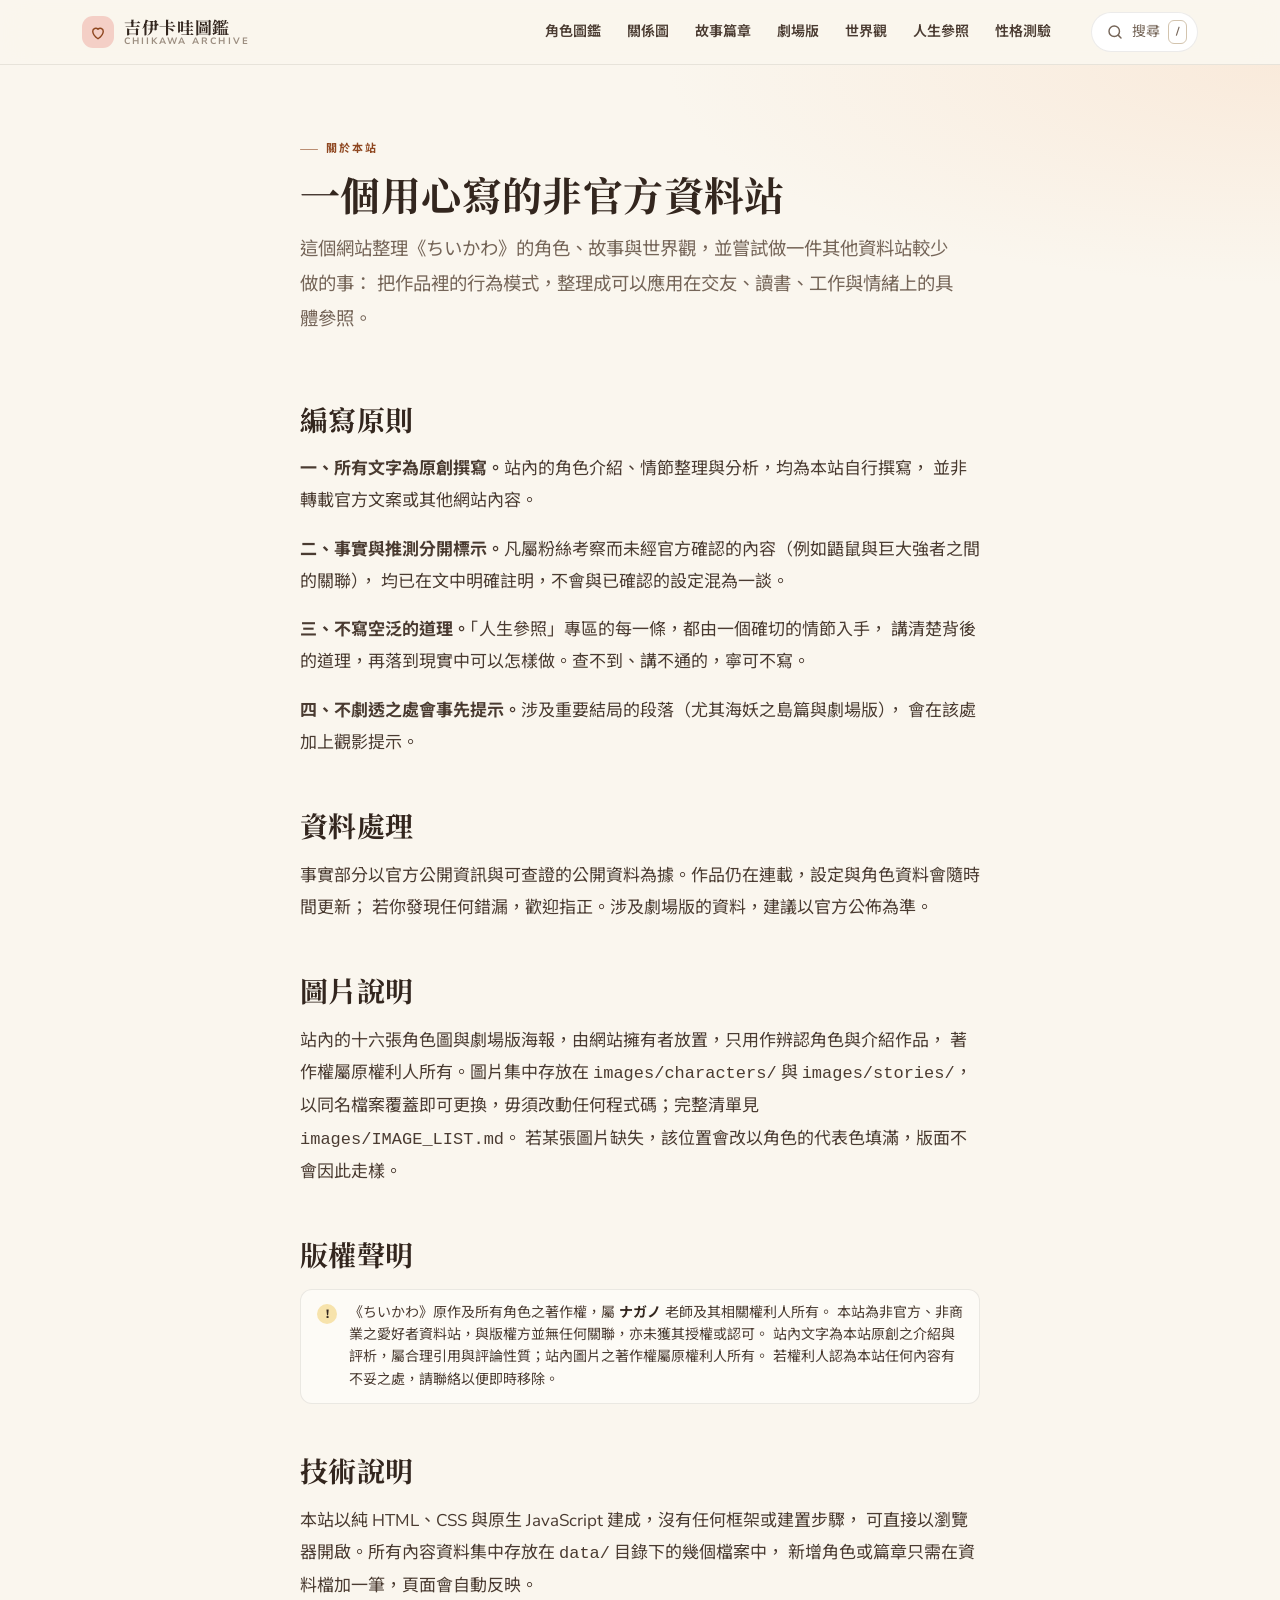
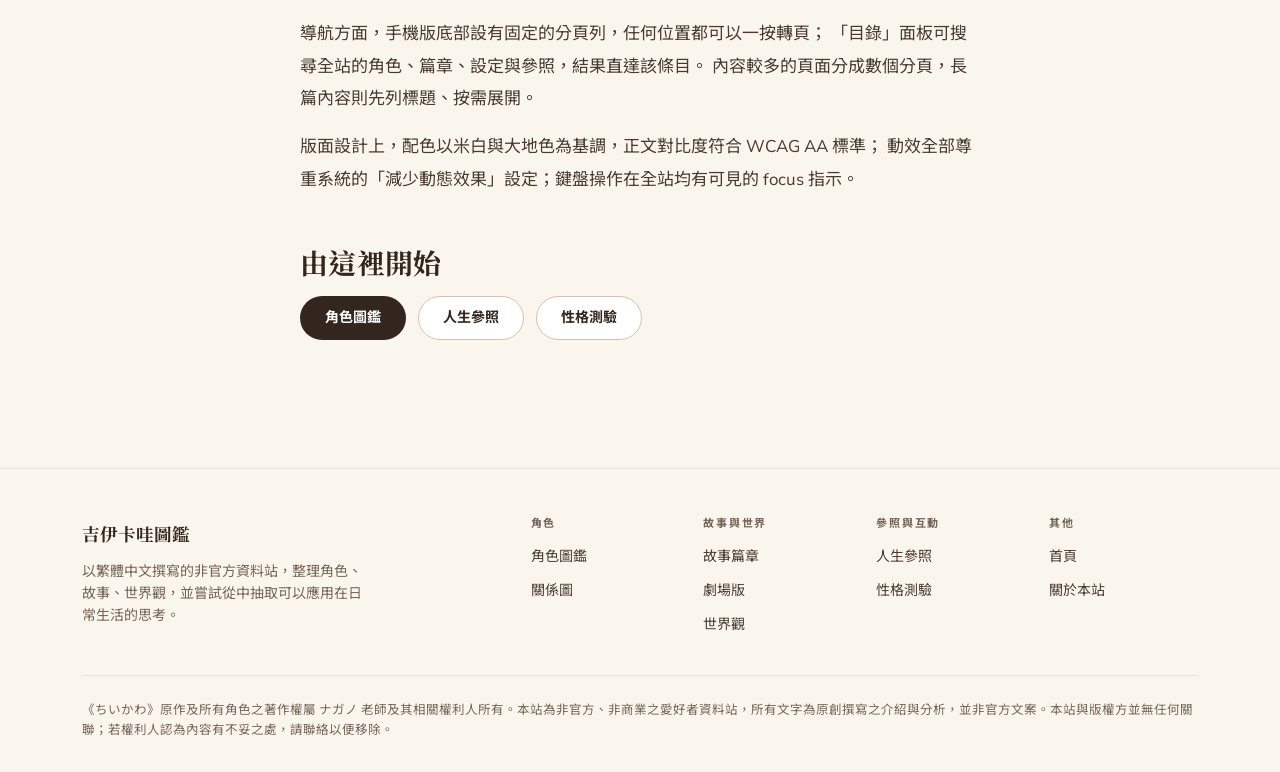
==== commit 99aa0448: "更新圖片說明：角色圖與海報已放入，刪去「佔位圖」「不含官方圖片」等過時描述 Co-Authored-By: Claude Opus 5.5 <noreply@anthropic.com> Claude" ====
--- a/about.html
+++ b/about.html
@@ -5,7 +5,7 @@
 <meta name="viewport" content="width=device-width, initial-scale=1, viewport-fit=cover">
 <meta name="theme-color" content="#FAF6EE">
 <title>關於本站 — 吉伊卡哇圖鑑</title>
-<meta name="description" content="本站的編寫原則、資料來源處理方式、版權聲明，以及如何自行替換站內圖片。">
+<meta name="description" content="本站的編寫原則、資料來源處理方式、圖片與版權聲明，以及技術說明。">
 <link rel="icon" href="data:image/svg+xml,%3Csvg xmlns='http://www.w3.org/2000/svg' viewBox='0 0 32 32'%3E%3Ccircle cx='16' cy='16' r='15' fill='%23F4CFC6'/%3E%3Cpath d='M16 25s-8-5.2-8-11.4A4.6 4.6 0 0 1 16 10a4.6 4.6 0 0 1 8 3.6C24 19.8 16 25 16 25z' fill='%23B45E2E'/%3E%3C/svg%3E">
 <link rel="preconnect" href="https://fonts.googleapis.com">
 <link rel="preconnect" href="https://fonts.gstatic.com" crossorigin>
@@ -59,17 +59,17 @@
 
       <h2>圖片說明</h2>
       <p>
-        基於版權考慮，本站不使用官方插圖。站內所有圖片位置目前放置的是佔位圖，
-        由網站擁有者自行替換為合法取得的圖片。替換方式非常簡單：
-        把同名檔案放入 <code>images/characters/</code> 或 <code>images/stories/</code> 即可，
-        毋須改動任何程式碼。完整清單見 <code>images/IMAGE_LIST.md</code>。
+        站內的十六張角色圖與劇場版海報，由網站擁有者放置，只用作辨認角色與介紹作品，
+        著作權屬原權利人所有。圖片集中存放在 <code>images/characters/</code> 與 <code>images/stories/</code>，
+        以同名檔案覆蓋即可更換，毋須改動任何程式碼；完整清單見 <code>images/IMAGE_LIST.md</code>。
+        若某張圖片缺失，該位置會改以角色的代表色填滿，版面不會因此走樣。
       </p>
 
       <h2>版權聲明</h2>
       <div class="note"><span>
         《ちいかわ》原作及所有角色之著作權，屬 <strong>ナガノ</strong> 老師及其相關權利人所有。
         本站為非官方、非商業之愛好者資料站，與版權方並無任何關聯，亦未獲其授權或認可。
-        站內文字為本站原創之介紹與評析，屬合理引用與評論性質。
+        站內文字為本站原創之介紹與評析，屬合理引用與評論性質；站內圖片之著作權屬原權利人所有。
         若權利人認為本站任何內容有不妥之處，請聯絡以便即時移除。
       </span></div>
 
@@ -78,6 +78,11 @@
         本站以純 HTML、CSS 與原生 JavaScript 建成，沒有任何框架或建置步驟，
         可直接以瀏覽器開啟。所有內容資料集中存放在 <code>data/</code> 目錄下的幾個檔案中，
         新增角色或篇章只需在資料檔加一筆，頁面會自動反映。
+      </p>
+      <p>
+        導航方面，手機版底部設有固定的分頁列，任何位置都可以一按轉頁；
+        「目錄」面板可搜尋全站的角色、篇章、設定與參照，結果直達該條目。
+        內容較多的頁面分成數個分頁，長篇內容則先列標題、按需展開。
       </p>
       <p>
         版面設計上，配色以米白與大地色為基調，正文對比度符合 WCAG AA 標準；
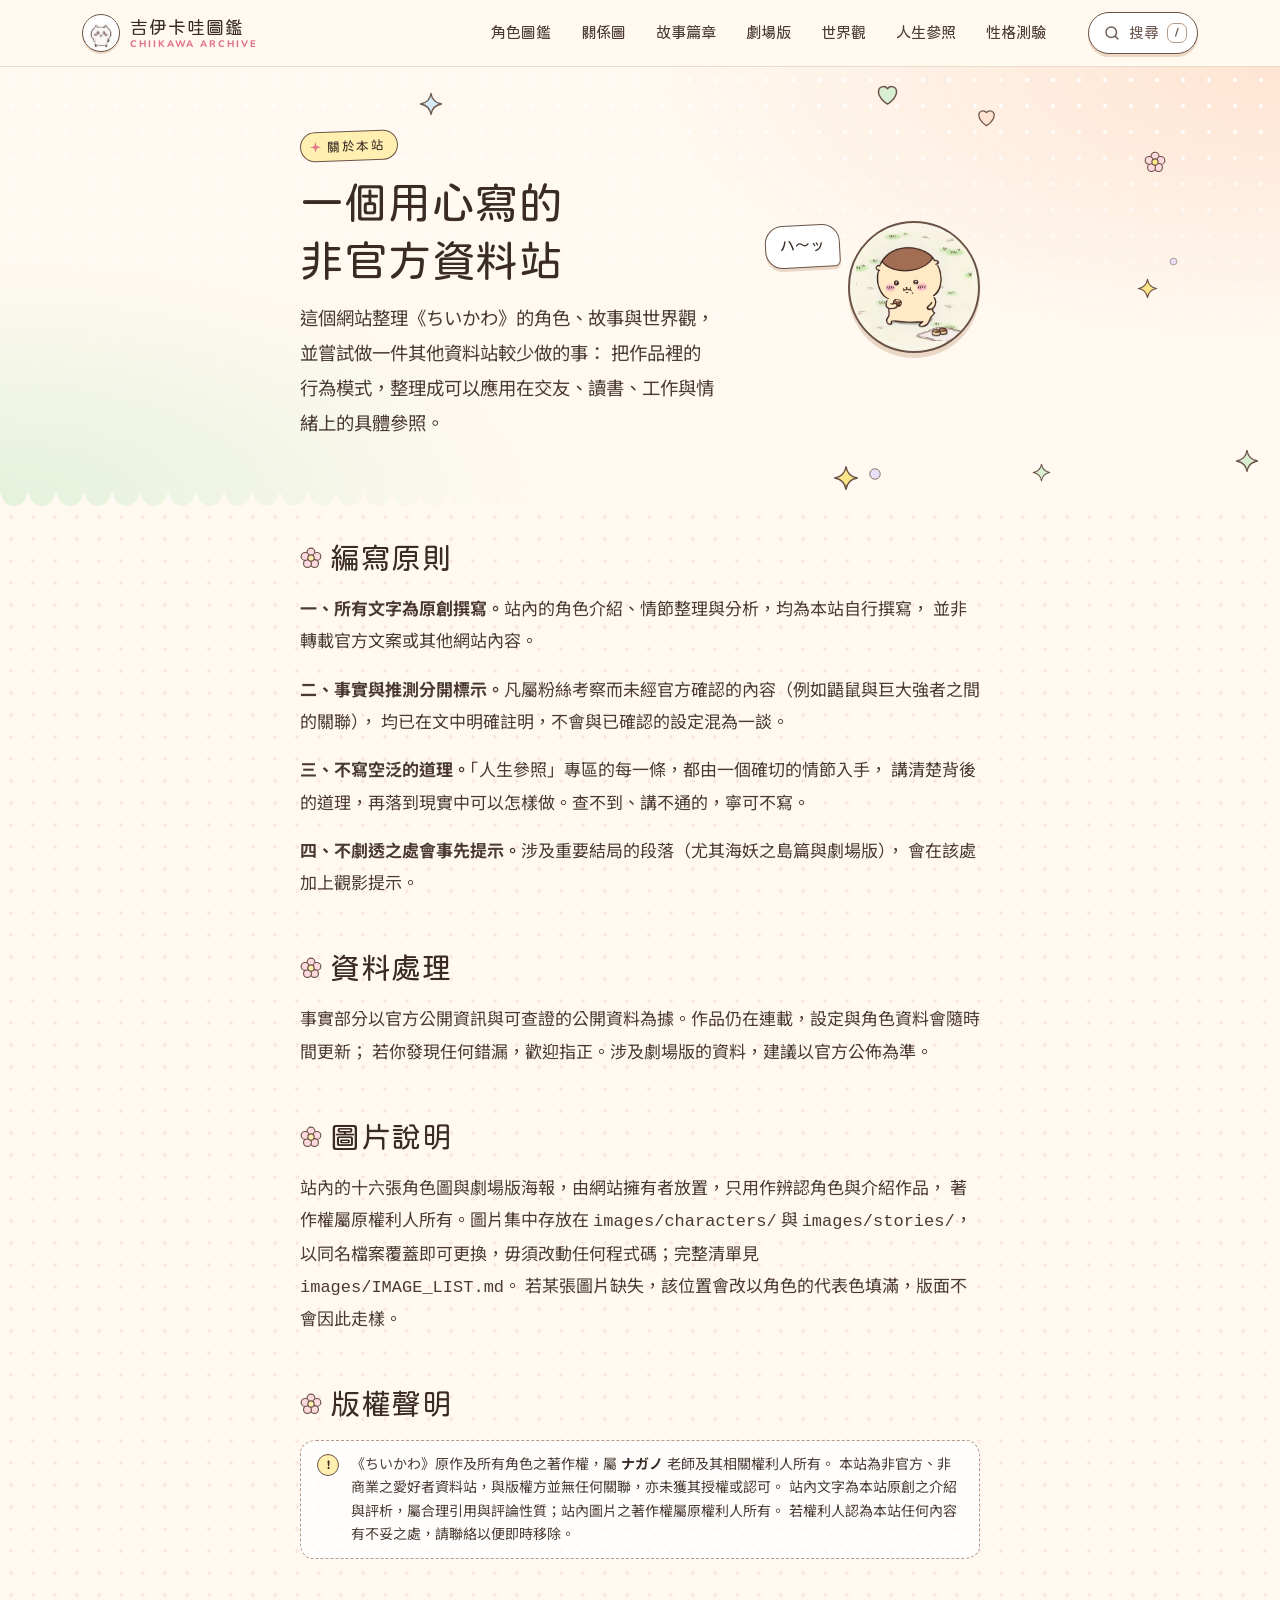
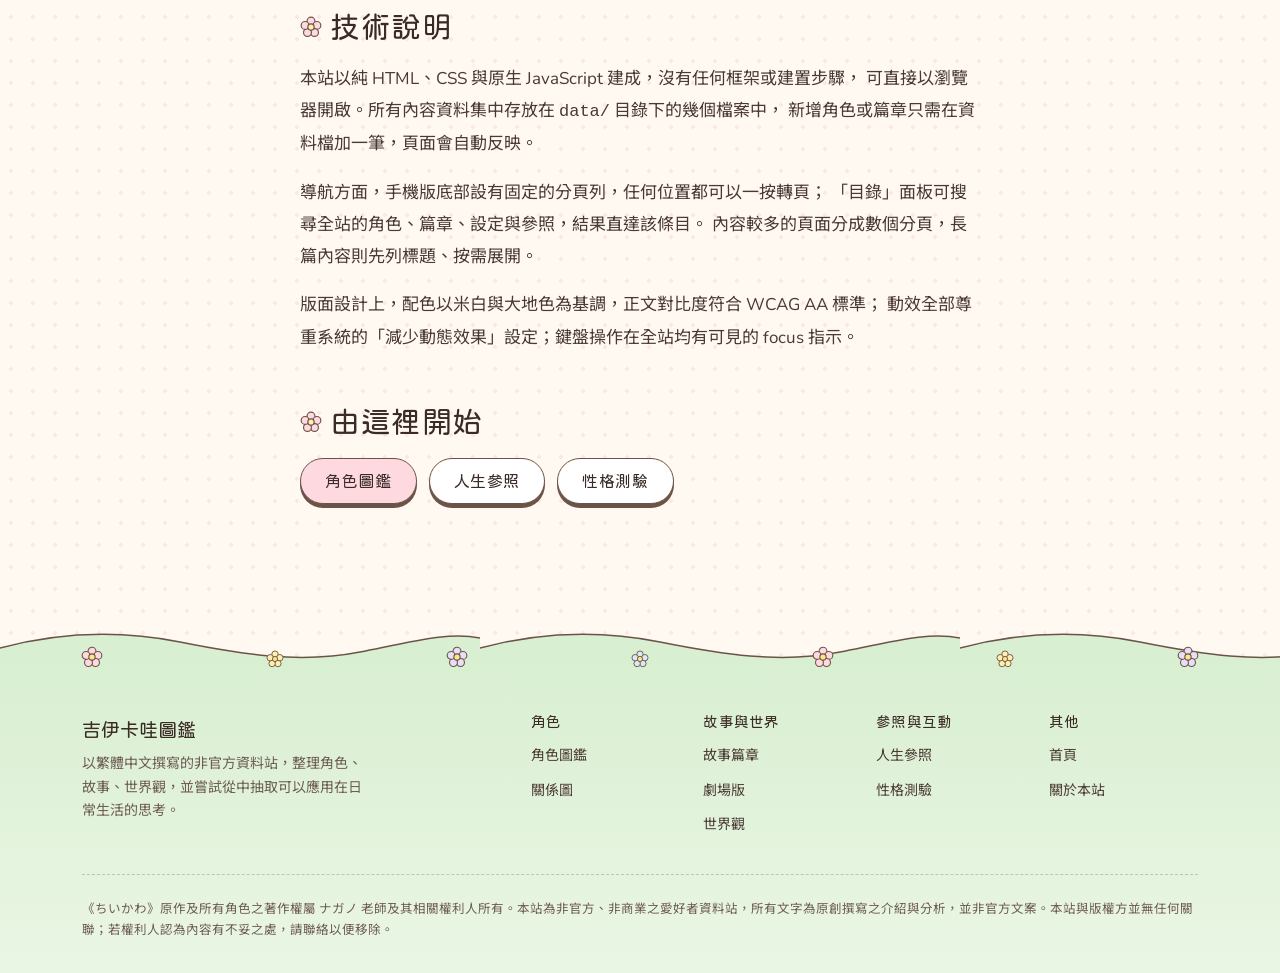
==== commit 1ea3f575: "以「ちいかわ 貼紙簿」風格翻新全站介面 - 字體改用粉圓體（Huninn），配 Nunito；奶油底加淡粉波點 - 貼紙語言：啡色描邊、手繪圓角、實色落影、按下壓扁的按鈕、紙膠帶、扇形花邊 - 首頁：" ====
--- a/about.html
+++ b/about.html
@@ -9,7 +9,8 @@
 <link rel="icon" href="data:image/svg+xml,%3Csvg xmlns='http://www.w3.org/2000/svg' viewBox='0 0 32 32'%3E%3Ccircle cx='16' cy='16' r='15' fill='%23F4CFC6'/%3E%3Cpath d='M16 25s-8-5.2-8-11.4A4.6 4.6 0 0 1 16 10a4.6 4.6 0 0 1 8 3.6C24 19.8 16 25 16 25z' fill='%23B45E2E'/%3E%3C/svg%3E">
 <link rel="preconnect" href="https://fonts.googleapis.com">
 <link rel="preconnect" href="https://fonts.gstatic.com" crossorigin>
-<link href="https://fonts.googleapis.com/css2?family=Noto+Serif+TC:wght@600;700&family=Noto+Sans+TC:wght@400;500;700&family=Nunito+Sans:wght@400;600;700;800&family=Zen+Maru+Gothic:wght@500;700&display=swap" rel="stylesheet">
+<link href="https://fonts.googleapis.com/css2?family=Huninn&display=swap" rel="stylesheet">
+<link href="https://fonts.googleapis.com/css2?family=Noto+Sans+TC:wght@400;500;700&family=Nunito:wght@400;600;700;800&family=Zen+Maru+Gothic:wght@500;700&display=swap" rel="stylesheet">
 <link rel="stylesheet" href="assets/css/tokens.css">
 <link rel="stylesheet" href="assets/css/base.css">
 <link rel="stylesheet" href="assets/css/components.css">
@@ -20,14 +21,15 @@
 <div data-nav></div>
 
 <main id="main">
-  <header class="page-head" style="--head-tint:var(--c-peach)">
-    <div class="wrap wrap--text">
+  <header class="page-head" style="--head-tint:var(--c-peach);--head-tint-2:var(--c-mint)" data-mascot="kurimanju" data-say="ハ〜ッ">
+    <div class="wrap wrap--text page-head__inner"><div>
       <span class="eyebrow">關於本站</span>
       <h1>一個用心寫的非官方資料站</h1>
       <p class="lede">
         這個網站整理《ちいかわ》的角色、故事與世界觀，並嘗試做一件其他資料站較少做的事：
         把作品裡的行為模式，整理成可以應用在交友、讀書、工作與情緒上的具體參照。
       </p>
+    </div>
     </div>
   </header>
   <section class="section" style="padding-top:0">
--- a/assets/css/tokens.css
+++ b/assets/css/tokens.css
@@ -1,36 +1,43 @@
 /* ==========================================================================
    設計 token — 單一真實來源
-   風格：米白紙感 × 大地色，標題用宋體作編輯感，介面元素保持圓潤
-   只做淺色主題
+   風格：「ちいかわ 貼紙簿」——奶油底、波點、粉彩填色、啡色描邊、
+   手繪感圓角、實色落影，配粉圓體。只做淺色主題。
    ========================================================================== */
 
 :root {
-  /* --- 底層中性色（米白 + 大地色）--- */
-  --c-bg:            #FAF6EE;   /* 全站底色，暖米白 */
-  --c-bg-alt:        #F3EDE1;   /* 交替區段底色 */
-  --c-surface:       #FFFFFF;   /* 卡片 */
-  --c-surface-2:     #FDFBF6;   /* 次級卡片 */
-  --c-ink:           #4A3B31;   /* 正文，暖深褐 — 對比 9.2:1 */
-  --c-ink-strong:    #33261E;   /* 標題 */
-  --c-ink-soft:      #756558;   /* 次級文字 — 最低 4.79:1（交替底色上） */
-  --c-ink-faint:     #9C8E80;   /* 僅用於大字或裝飾，不用於正文 */
-  --c-border:        #E8DFD1;
-  --c-border-strong: #D3C4AE;
-  --c-line:          rgba(74, 59, 49, 0.10);   /* 髮絲線 */
+  /* --- 底層中性色 --- */
+  --c-bg:            #FFF9F1;   /* 奶油底 */
+  --c-bg-alt:        #FFF0E4;
+  --c-surface:       #FFFFFF;
+  --c-surface-2:     #FFFCF7;
+  --c-ink:           #4A3A33;   /* 正文 — 奶油底上 10.3:1 */
+  --c-ink-strong:    #3A2B25;   /* 標題 */
+  --c-ink-soft:      #6E5B53;   /* 次級文字 — 粉彩底上最低 4.8:1 */
+  --c-ink-faint:     #A8968A;   /* 只作裝飾或大字 */
+  --c-border:        #EADBCB;
+  --c-border-strong: #D9C3AE;
+  --c-line:          rgba(74, 58, 51, 0.12);
 
-  /* --- 主色（琥珀／赤陶）--- */
-  --c-accent:        #A05027;   /* 連結、強調 — 最低 4.59:1（琥珀淺底上） */
-  --c-accent-deep:   #8F4720;   /* hover */
-  --c-accent-soft:   #F6E3D2;   /* 淺底 */
-  --c-accent-ring:   #C87A4C;
+  /* --- 描邊（ちいかわ式啡色線）--- */
+  --c-outline:       #6B5447;   /* 主描邊 */
+  --c-outline-soft:  #B49A88;   /* 次要描邊 */
+  --c-drop:          #EAD7C5;   /* 實色落影 */
 
-  /* --- 柔和粉彩（只用於底色與裝飾，不用作正文字色）--- */
-  --c-blush:   #F4CFC6;
-  --c-butter:  #F7E3AC;
-  --c-mint:    #C6DCCB;
-  --c-sky:     #C8D9E6;
-  --c-lilac:   #DCD0E6;
-  --c-peach:   #F8D7BC;
+  /* --- 主色（士多啤梨粉）--- */
+  --c-accent:        #E2768B;   /* 只作填色、圖形 */
+  --c-accent-deep:   #A33A50;   /* 連結、強調字 — 任何粉彩底上 ≥ 4.96:1 */
+  --c-accent-soft:   #FFE3E8;
+  --c-accent-ring:   #E88FA0;
+
+  /* --- 粉彩（只作底色與裝飾）--- */
+  --c-blush:   #FFD9E0;   /* 吉伊卡哇腮紅 */
+  --c-sky:     #D6EAF8;   /* 八割藍 */
+  --c-butter:  #FFEFB0;   /* 兔兔黃 */
+  --c-mint:    #D9EFD2;   /* 草地綠 */
+  --c-lilac:   #E9DEF7;
+  --c-peach:   #FFE2CF;
+  --c-grass:   #A8D69A;   /* 草地（裝飾） */
+  --c-grass-deep: #86C178;
 
   /* --- 語意色 --- */
   --c-ok:      #4F7A52;
@@ -38,30 +45,26 @@
   --c-danger:  #A94A3D;
 
   /* --- 字體 ---
-     display：大標題用宋體，帶出「圖鑑／刊物」的編輯感
-     heading：小標題與介面文字用黑體粗字，清楚易掃
-     body：拉丁字用 Nunito Sans，中文落到 Noto Sans TC */
-  --f-display: "Noto Serif TC", "Songti TC", "PMingLiU", "MingLiU", serif;
-  --f-heading: "Nunito Sans", "Noto Sans TC", "PingFang TC",
-               "Microsoft JhengHei", sans-serif;
-  --f-body:    "Nunito Sans", "Noto Sans TC", "PingFang TC",
-               "Microsoft JhengHei", sans-serif;
-  --f-ja:      "Zen Maru Gothic", "Hiragino Maru Gothic ProN",
-               "Yu Gothic", "Noto Sans JP", sans-serif;
+     圓體：標題、按鈕、標籤等「有表情」的位置，用粉圓體
+     正文：長文閱讀用 Noto Sans TC，拉丁字配圓潤的 Nunito */
+  --f-display: "Huninn", "Zen Maru Gothic", "Nunito", "Noto Sans TC", "PingFang TC", "Microsoft JhengHei", sans-serif;
+  --f-heading: var(--f-display);
+  --f-body:    "Nunito", "Noto Sans TC", "PingFang TC", "Microsoft JhengHei", sans-serif;
+  --f-ja:      "Zen Maru Gothic", "Hiragino Maru Gothic ProN", "Yu Gothic", "Noto Sans JP", sans-serif;
 
-  /* --- 字級（手機優先，以 clamp 自適應）--- */
-  --t-display: clamp(1.85rem, 1.3rem + 2.8vw, 3.25rem);
-  --t-h1:      clamp(1.65rem, 1.3rem + 1.8vw, 2.5rem);
-  --t-h2:      clamp(1.3rem, 1.12rem + 0.9vw, 1.75rem);
-  --t-h3:      clamp(1.05rem, 1rem + 0.3vw, 1.2rem);
+  /* --- 字級 --- */
+  --t-display: clamp(1.9rem, 1.35rem + 2.8vw, 3.4rem);
+  --t-h1:      clamp(1.75rem, 1.35rem + 1.9vw, 2.7rem);
+  --t-h2:      clamp(1.35rem, 1.15rem + 0.95vw, 1.85rem);
+  --t-h3:      clamp(1.08rem, 1.02rem + 0.3vw, 1.25rem);
   --t-body:    clamp(1rem, 0.97rem + 0.15vw, 1.0625rem);
   --t-small:   0.875rem;
   --t-tiny:    0.78125rem;
   --t-micro:   0.6875rem;
 
-  --lh-tight:  1.3;
-  --lh-normal: 1.6;
-  --lh-loose:  1.9;   /* 中文長文閱讀 */
+  --lh-tight:  1.35;
+  --lh-normal: 1.65;
+  --lh-loose:  1.9;
 
   /* --- 間距 --- */
   --s-1:  0.25rem;
@@ -74,39 +77,50 @@
   --s-8:  4rem;
   --s-9:  6rem;
 
-  /* --- 圓角 --- */
-  --r-sm:   8px;
-  --r-md:   12px;
-  --r-lg:   18px;
-  --r-xl:   24px;
+  /* --- 圓角：手繪感的不規則圓角 --- */
+  --r-sm:   10px;
+  --r-md:   16px;
+  --r-lg:   22px;
+  --r-xl:   30px;
   --r-full: 999px;
+  --r-wob:    24px 20px 26px 18px / 20px 26px 18px 24px;
+  --r-wob-sm: 16px 13px 17px 12px / 13px 17px 12px 16px;
 
-  /* --- 陰影（極淡，靠髮絲線分層，陰影只作浮起提示）--- */
-  --sh-sm: 0 1px 2px rgba(74, 59, 49, 0.04);
-  --sh-md: 0 1px 2px rgba(74, 59, 49, 0.04),
-           0 6px 18px rgba(74, 59, 49, 0.06);
-  --sh-lg: 0 2px 6px rgba(74, 59, 49, 0.05),
-           0 18px 44px rgba(74, 59, 49, 0.12);
+  /* --- 貼紙效果 --- */
+  --stk-line: 1.5px solid var(--c-outline);
+  --stk-line-soft: 1.5px solid var(--c-outline-soft);
+  --stk-drop: 0 4px 0 var(--c-drop);
+  --stk-drop-hover: 0 7px 0 var(--c-drop);
+
+  /* --- 陰影 --- */
+  --sh-sm: 0 1px 2px rgba(74, 58, 51, 0.05);
+  --sh-md: 0 2px 4px rgba(74, 58, 51, 0.05), 0 10px 24px rgba(74, 58, 51, 0.08);
+  --sh-lg: 0 4px 8px rgba(74, 58, 51, 0.06), 0 22px 48px rgba(74, 58, 51, 0.14);
 
   /* --- 動效 --- */
-  --ease-soft: cubic-bezier(0.22, 0.61, 0.36, 1);
+  --ease-soft:   cubic-bezier(0.22, 0.61, 0.36, 1);
   --ease-reveal: cubic-bezier(0.16, 0.84, 0.28, 1);
+  --ease-bounce: cubic-bezier(0.34, 1.56, 0.64, 1);   /* 「ぴょん」彈一彈 */
   --t-fast: 150ms;
   --t-base: 250ms;
 
   /* --- 版面 --- */
   --w-page:  1180px;
-  --w-text:  680px;   /* 長文最佳閱讀寬度 */
+  --w-text:  680px;
   --gutter:  16px;
-  --nav-h:   56px;
-  --bar-h:   62px;    /* 手機底部分頁列 */
-  --sticky-top: 0px;  /* 頁內分頁列釘住的位置：手機貼頂，桌面讓出頂欄 */
-  --frost:   rgba(250, 246, 238, 0.86);
+  --nav-h:   58px;
+  --bar-h:   66px;
+  --sticky-top: 0px;
+  --frost:   rgba(255, 249, 241, 0.88);
+
+  /* --- 裝飾圖樣（SVG data URI）--- */
+  --pat-dots: radial-gradient(rgba(226, 118, 139, 0.13) 1.6px, transparent 1.9px);
+  --pat-dots-size: 22px 22px;
 }
 
 @media (min-width: 768px) {
   :root { --gutter: 32px; }
 }
 @media (min-width: 1000px) {
-  :root { --nav-h: 64px; --bar-h: 0px; --sticky-top: var(--nav-h); }
+  :root { --nav-h: 66px; --bar-h: 0px; --sticky-top: var(--nav-h); }
 }
--- a/assets/css/base.css
+++ b/assets/css/base.css
@@ -14,7 +14,9 @@
 
 body {
   margin: 0;
-  background: var(--c-bg);
+  background-color: var(--c-bg);
+  background-image: var(--pat-dots);
+  background-size: var(--pat-dots-size);
   color: var(--c-ink);
   font-family: var(--f-body);
   font-size: var(--t-body);
@@ -22,52 +24,56 @@
   -webkit-font-smoothing: antialiased;
   -webkit-tap-highlight-color: transparent;
   overflow-x: hidden;
-  /* 讓出底部分頁列（桌面 --bar-h 為 0） */
   padding-bottom: calc(var(--bar-h) + env(safe-area-inset-bottom, 0px));
 }
 
 h1, h2, h3, h4 {
-  font-family: var(--f-heading);
+  font-family: var(--f-display);
+  font-weight: 400;              /* 粉圓體只有一個字重，不要讓瀏覽器假粗體 */
+  font-synthesis: none;
   color: var(--c-ink-strong);
   line-height: var(--lh-tight);
   margin: 0 0 var(--s-4);
-  font-weight: 700;
   text-wrap: balance;
   overflow-wrap: break-word;
-}
-h1, h2 { font-family: var(--f-display); letter-spacing: 0.01em; }
+  letter-spacing: 0.02em;
+}
 h1 { font-size: var(--t-h1); }
 h2 { font-size: var(--t-h2); }
 h3 { font-size: var(--t-h3); }
 
 p  { margin: 0 0 var(--s-4); text-wrap: pretty; }
 p:last-child { margin-bottom: 0; }
+strong, b { font-weight: 700; }
 
 a {
-  color: var(--c-accent);
-  text-decoration-color: color-mix(in srgb, var(--c-accent) 35%, transparent);
-  text-underline-offset: 3px;
+  color: var(--c-accent-deep);
+  text-decoration-color: color-mix(in srgb, var(--c-accent) 55%, transparent);
+  text-decoration-thickness: 2px;
+  text-underline-offset: 4px;
   transition: color var(--t-fast) var(--ease-soft);
 }
-a:hover { color: var(--c-accent-deep); text-decoration-color: currentColor; }
+a:hover { color: var(--c-ink-strong); text-decoration-color: var(--c-accent); }
 
 img, svg { max-width: 100%; display: block; }
 
 ul, ol { margin: 0 0 var(--s-4); padding-left: 1.3em; }
 li { margin-bottom: var(--s-2); }
 li:last-child { margin-bottom: 0; }
+li::marker { color: var(--c-accent); }
 
 button { font: inherit; cursor: pointer; color: inherit; }
 kbd {
-  font-family: var(--f-body); font-size: var(--t-micro); font-weight: 700;
-  padding: 1px 7px; border-radius: 6px;
-  border: 1px solid var(--c-border-strong); background: var(--c-surface);
-  color: var(--c-ink-soft);
-}
+  font-family: var(--f-body); font-size: var(--t-micro); font-weight: 800;
+  padding: 0 7px; border-radius: 7px;
+  border: 1.5px solid var(--c-outline-soft); background: var(--c-surface);
+  color: var(--c-ink-soft); line-height: 1.6;
+}
+::selection { background: var(--c-blush); color: var(--c-ink-strong); }
 
 :where(a, button, input, select, summary, [tabindex]):focus-visible {
   outline: 3px solid var(--c-accent-ring);
-  outline-offset: 2px;
+  outline-offset: 3px;
   border-radius: var(--r-sm);
 }
 
@@ -78,8 +84,8 @@
   padding: var(--s-3) var(--s-4);
   background: var(--c-surface);
   color: var(--c-ink-strong);
+  border: var(--stk-line);
   border-radius: var(--r-md);
-  box-shadow: var(--sh-md);
   text-decoration: none;
   transition: top var(--t-base) var(--ease-soft);
 }
@@ -95,7 +101,7 @@
 .wrap--text { max-width: calc(var(--w-text) + var(--gutter) * 2); }
 
 .section { padding-block: var(--s-7); }
-.section--tight { padding-block: var(--s-6); }
+.section--tight { padding-block: var(--s-5); }
 @media (min-width: 768px) {
   .section { padding-block: var(--s-8); }
   .section--tight { padding-block: var(--s-7); }
@@ -116,7 +122,7 @@
   background: var(--frost);
   -webkit-backdrop-filter: saturate(1.5) blur(14px);
   backdrop-filter: saturate(1.5) blur(14px);
-  border-bottom: 1px solid var(--c-line);
+  border-bottom: 1.5px solid var(--c-border);
 }
 .nav__inner {
   display: flex; align-items: center; gap: var(--s-4);
@@ -128,16 +134,21 @@
 }
 .nav__brand:hover { color: var(--c-ink-strong); }
 .nav__mark {
-  width: 32px; height: 32px; border-radius: 11px;
-  background: var(--c-blush);
+  width: 38px; height: 38px; border-radius: 50%;
+  background: #fff; border: var(--stk-line);
+  box-shadow: 0 2px 0 var(--c-drop);
   display: grid; place-items: center; flex-shrink: 0;
-  color: var(--c-accent-deep);
-}
+  overflow: hidden;
+  transition: transform 400ms var(--ease-bounce);
+}
+.nav__mark img { width: 100%; height: 100%; object-fit: contain; padding: 3px; }
+.nav__brand:hover .nav__mark { transform: rotate(-10deg) scale(1.08); }
 .nav__name { display: flex; flex-direction: column; line-height: 1.15; }
-.nav__name b { font-family: var(--f-display); font-size: 1.06rem; font-weight: 700; letter-spacing: 0.04em; }
+.nav__name b { font-family: var(--f-display); font-size: 1.12rem; font-weight: 400; letter-spacing: 0.06em; }
 .nav__name small {
-  font-size: 0.58rem; font-weight: 700; letter-spacing: 0.22em;
-  color: var(--c-ink-faint); text-transform: uppercase;
+  font-family: var(--f-body);
+  font-size: 0.6rem; font-weight: 800; letter-spacing: 0.2em;
+  color: var(--c-accent); text-transform: uppercase;
 }
 .nav__links {
   display: none; align-items: center; gap: 2px;
@@ -146,36 +157,35 @@
 .nav__links li { margin: 0; }
 .nav__links a {
   position: relative;
-  display: block; padding: 8px 12px;
-  font-size: var(--t-small); font-weight: 600;
+  display: block; padding: 7px 13px;
+  font-family: var(--f-display); font-size: 0.95rem;
   color: var(--c-ink); text-decoration: none; white-space: nowrap;
+  border: 1.5px solid transparent;
   border-radius: var(--r-full);
-  transition: background var(--t-fast) var(--ease-soft), color var(--t-fast) var(--ease-soft);
-}
-.nav__links a:hover { background: color-mix(in srgb, var(--c-accent-soft) 70%, transparent); color: var(--c-accent-deep); }
-.nav__links a[aria-current="page"] { color: var(--c-ink-strong); }
-.nav__links a[aria-current="page"]::after {
-  content: ""; position: absolute; left: 12px; right: 12px; bottom: 2px;
-  height: 2px; border-radius: 2px; background: var(--c-accent);
-}
+  transition: background var(--t-fast) var(--ease-soft), border-color var(--t-fast) var(--ease-soft), transform 300ms var(--ease-bounce);
+}
+.nav__links a:hover { background: var(--c-surface); border-color: var(--c-outline-soft); color: var(--c-ink-strong); transform: translateY(-2px); }
+.nav__links a[aria-current="page"] { background: var(--c-blush); border-color: var(--c-outline); color: var(--c-ink-strong); }
 .nav__search {
   margin-left: auto;
   display: inline-grid; place-items: center;
-  width: 40px; height: 40px; border-radius: var(--r-full);
-  border: 1px solid var(--c-line); background: var(--c-surface);
-  color: var(--c-ink);
-  transition: background var(--t-fast) var(--ease-soft);
-}
-.nav__search:hover { background: var(--c-accent-soft); }
+  width: 42px; height: 42px; border-radius: 50%;
+  border: var(--stk-line); background: var(--c-surface);
+  box-shadow: 0 3px 0 var(--c-drop);
+  color: var(--c-ink-strong);
+  transition: transform 300ms var(--ease-bounce), background var(--t-fast);
+}
+.nav__search:hover { background: var(--c-butter); transform: translateY(-2px) rotate(-6deg); }
 .nav__search-label, .nav__search kbd { display: none; }
 @media (min-width: 1000px) {
   .nav__links { display: flex; }
   .nav__search {
     margin-left: var(--s-3);
     width: auto; display: inline-flex; gap: var(--s-2);
-    padding: 0 10px 0 14px;
-    font-size: var(--t-small); color: var(--c-ink-soft);
+    padding: 0 10px 0 14px; border-radius: var(--r-full);
+    font-family: var(--f-display); font-size: 0.92rem; color: var(--c-ink-soft);
   }
+  .nav__search:hover { transform: translateY(-2px); }
   .nav__search-label, .nav__search kbd { display: inline; }
 }
 
@@ -187,7 +197,7 @@
   background: var(--frost);
   -webkit-backdrop-filter: saturate(1.6) blur(16px);
   backdrop-filter: saturate(1.6) blur(16px);
-  border-top: 1px solid var(--c-line);
+  border-top: 1.5px solid var(--c-border);
   padding-bottom: env(safe-area-inset-bottom, 0px);
 }
 .tabnav ul {
@@ -201,137 +211,167 @@
   display: flex; flex-direction: column; align-items: center; justify-content: center; gap: 3px;
   background: none; border: 0; padding: 0;
   color: var(--c-ink-soft); text-decoration: none;
-  font-size: var(--t-micro); font-weight: 700; letter-spacing: 0.04em;
+  font-family: var(--f-display); font-size: 0.72rem; letter-spacing: 0.06em;
 }
 .tabnav__icon {
   display: grid; place-items: center;
-  width: 52px; height: 28px; border-radius: var(--r-full);
-  transition: background var(--t-base) var(--ease-soft), color var(--t-base) var(--ease-soft);
-}
+  width: 54px; height: 32px; border-radius: var(--r-full);
+  border: 1.5px solid transparent;
+  transition: background var(--t-base) var(--ease-soft), transform 400ms var(--ease-bounce);
+}
+.tabnav a:active .tabnav__icon, .tabnav button:active .tabnav__icon { transform: scale(0.9); }
 .tabnav [aria-current="page"] { color: var(--c-ink-strong); }
-.tabnav [aria-current="page"] .tabnav__icon { background: var(--c-accent-soft); color: var(--c-accent-deep); }
+.tabnav [aria-current="page"] .tabnav__icon {
+  background: var(--c-blush); border-color: var(--c-outline); color: var(--c-ink-strong);
+  animation: tab-pop 520ms var(--ease-bounce) both;
+}
+@keyframes tab-pop { 0% { transform: scale(0.6); } 100% { transform: none; } }
 @media (min-width: 1000px) { .tabnav { display: none; } }
 
 /* ==========================================================================
-   目錄與搜尋面板（原生 <dialog>：自帶焦點限制與 Esc 關閉）
-   手機：由底部升起的面板；桌面：置中浮層
+   目錄與搜尋面板（原生 <dialog>）
    ========================================================================== */
 .sheet {
   width: 100%; max-width: 100%; max-height: none; height: 100%;
   margin: 0; padding: 0; border: 0; background: transparent;
   color: var(--c-ink);
 }
-.sheet::backdrop { background: rgba(51, 38, 30, 0.38); -webkit-backdrop-filter: blur(2px); backdrop-filter: blur(2px); }
+.sheet::backdrop { background: rgba(58, 43, 37, 0.36); -webkit-backdrop-filter: blur(3px); backdrop-filter: blur(3px); }
 .sheet[open] { display: flex; flex-direction: column; justify-content: flex-end; }
 .sheet__panel {
   display: flex; flex-direction: column;
   max-height: 88dvh; height: 88dvh;
-  background: var(--c-bg);
+  background-color: var(--c-bg);
+  background-image: var(--pat-dots);
+  background-size: var(--pat-dots-size);
+  border: var(--stk-line); border-bottom: 0;
   border-radius: var(--r-xl) var(--r-xl) 0 0;
   box-shadow: var(--sh-lg);
   overflow: hidden;
-  animation: sheet-up 320ms var(--ease-reveal);
-}
-@keyframes sheet-up { from { transform: translateY(40px); opacity: 0; } to { transform: none; opacity: 1; } }
-.sheet__grab { width: 40px; height: 5px; border-radius: 5px; background: var(--c-border-strong); margin: 8px auto 0; flex-shrink: 0; }
+  animation: sheet-up 420ms var(--ease-bounce);
+}
+@keyframes sheet-up { from { transform: translateY(60px); opacity: 0; } to { transform: none; opacity: 1; } }
+.sheet__grab { width: 44px; height: 5px; border-radius: 5px; background: var(--c-outline-soft); margin: 9px auto 0; flex-shrink: 0; }
 .sheet__head {
   display: flex; gap: var(--s-2); align-items: center;
-  padding: var(--s-3) var(--s-4) var(--s-3);
-  border-bottom: 1px solid var(--c-line);
+  padding: var(--s-3) var(--s-4);
+  border-bottom: 1.5px dashed var(--c-border-strong);
   flex-shrink: 0;
 }
 .sheet__field { position: relative; flex: 1; }
-.sheet__field svg { position: absolute; left: 14px; top: 50%; transform: translateY(-50%); color: var(--c-ink-soft); pointer-events: none; }
+.sheet__field svg { position: absolute; left: 15px; top: 50%; transform: translateY(-50%); color: var(--c-ink-soft); pointer-events: none; }
 .sheet__field input {
-  width: 100%; height: 46px;
-  padding: 0 var(--s-4) 0 42px;
+  width: 100%; height: 48px;
+  padding: 0 var(--s-4) 0 44px;
   font: inherit; font-size: 1rem; color: var(--c-ink);
   background: var(--c-surface);
-  border: 1px solid var(--c-border-strong); border-radius: var(--r-full);
+  border: var(--stk-line); border-radius: var(--r-full);
   -webkit-appearance: none; appearance: none;
 }
-.sheet__field input:focus { outline: none; border-color: var(--c-accent); box-shadow: 0 0 0 4px var(--c-accent-soft); }
+.sheet__field input:focus { outline: none; box-shadow: 0 0 0 4px var(--c-blush); }
 .sheet__field input::placeholder { color: var(--c-ink-faint); }
 input[type="search"]::-webkit-search-cancel-button { -webkit-appearance: none; appearance: none; }
 .sheet__close {
-  flex-shrink: 0; height: 46px; padding: 0 var(--s-3);
+  flex-shrink: 0; height: 48px; padding: 0 var(--s-3);
   background: none; border: 0; color: var(--c-accent-deep);
-  font-weight: 700; font-size: var(--t-small);
+  font-family: var(--f-display); font-size: 0.95rem;
 }
 .sheet__body { overflow-y: auto; overscroll-behavior: contain; padding: var(--s-4) var(--s-4) var(--s-6); flex: 1; }
 @media (min-width: 760px) {
   .sheet[open] { justify-content: flex-start; align-items: center; padding-top: 9vh; }
   .sheet__panel {
     width: min(640px, calc(100% - 48px)); height: auto; max-height: 76vh;
-    border-radius: var(--r-xl);
+    border-radius: var(--r-xl); border-bottom: var(--stk-line);
+    box-shadow: 0 6px 0 var(--c-drop), var(--sh-lg);
     animation-name: sheet-pop;
   }
   .sheet__grab { display: none; }
 }
-@keyframes sheet-pop { from { transform: translateY(-8px) scale(0.985); opacity: 0; } to { transform: none; opacity: 1; } }
+@keyframes sheet-pop { from { transform: translateY(-10px) scale(0.97); opacity: 0; } to { transform: none; opacity: 1; } }
 
 .sheet-group { margin-bottom: var(--s-5); }
 .sheet-group:last-child { margin-bottom: 0; }
 .sheet-group__title {
-  display: flex; align-items: baseline; justify-content: space-between;
-  font-size: var(--t-micro); font-weight: 700; letter-spacing: 0.16em;
+  display: flex; align-items: center; justify-content: space-between; gap: var(--s-2);
+  font-family: var(--f-display); font-size: 0.85rem; font-weight: 400; letter-spacing: 0.1em;
   color: var(--c-ink-soft); margin: 0 0 var(--s-2) 4px;
 }
+.sheet-group__title span { font-family: var(--f-body); font-weight: 800; font-size: var(--t-micro); }
 .sheet-list {
   list-style: none; padding: 0; margin: 0;
-  background: var(--c-surface); border: 1px solid var(--c-line);
-  border-radius: var(--r-lg); overflow: hidden;
+  background: var(--c-surface); border: var(--stk-line-soft);
+  border-radius: var(--r-wob); overflow: hidden;
+  box-shadow: 0 3px 0 var(--c-drop);
 }
 .sheet-list li { margin: 0; }
-.sheet-list li + li { border-top: 1px solid var(--c-line); }
+.sheet-list li + li { border-top: 1.5px dashed var(--c-border); }
 .sheet-item {
   display: grid; grid-template-columns: auto minmax(0, 1fr) auto; gap: var(--s-3);
   align-items: center;
-  padding: 12px var(--s-4);
+  padding: 11px var(--s-4);
   color: var(--c-ink); text-decoration: none;
   transition: background var(--t-fast) var(--ease-soft);
 }
 .sheet-item:hover, .sheet-item:focus-visible { background: var(--c-surface-2); color: var(--c-ink); }
-.sheet-item[aria-current="page"] { background: color-mix(in srgb, var(--c-accent-soft) 45%, var(--c-surface)); }
+.sheet-item[aria-current="page"] { background: color-mix(in srgb, var(--c-blush) 45%, var(--c-surface)); }
 .sheet-item__icon {
-  width: 36px; height: 36px; border-radius: 11px;
+  width: 40px; height: 40px; border-radius: 50%;
   display: grid; place-items: center; flex-shrink: 0;
-  background: var(--item-tint, var(--c-bg-alt)); color: var(--c-accent-deep);
+  background: var(--item-tint, var(--c-bg-alt)); color: var(--c-ink-strong);
+  border: 1.5px solid var(--c-outline);
   overflow: hidden;
 }
-.sheet-item__icon img { width: 100%; height: 100%; object-fit: contain; padding: 2px; background: #fff; }
-.sheet-item__title { display: block; font-weight: 700; font-size: 0.95rem; color: var(--c-ink-strong); line-height: 1.4; }
+.sheet-item__icon img { width: 100%; height: 100%; object-fit: contain; padding: 2px; }
+.sheet-item__title { display: block; font-family: var(--f-display); font-size: 1rem; color: var(--c-ink-strong); line-height: 1.45; }
 .sheet-item__sub {
-  display: block; font-size: var(--t-tiny); color: var(--c-ink-soft); line-height: 1.5;
+  font-size: var(--t-tiny); color: var(--c-ink-soft); line-height: 1.5;
   overflow: hidden; text-overflow: ellipsis;
   display: -webkit-box; -webkit-line-clamp: 2; -webkit-box-orient: vertical;
 }
 .sheet-item__chev { color: var(--c-ink-faint); }
-.sheet-item mark { background: var(--c-butter); color: inherit; border-radius: 3px; padding: 0 1px; }
+.sheet-item mark { background: var(--c-butter); color: inherit; border-radius: 4px; padding: 0 2px; }
 .sheet-empty { text-align: center; color: var(--c-ink-soft); padding: var(--s-7) var(--s-4); font-size: var(--t-small); }
 .sheet-hint { font-size: var(--t-tiny); color: var(--c-ink-soft); margin: 0 4px var(--s-4); }
 .sheet-quick { display: flex; flex-wrap: wrap; gap: var(--s-2); margin: 0 0 var(--s-5); }
 
-/* ---------- 頁尾 ---------- */
+/* ==========================================================================
+   頁尾：一片草地，小花點綴
+   ========================================================================== */
 .footer {
-  border-top: 1px solid var(--c-line);
+  position: relative;
+  margin-top: var(--s-9);
   padding-block: var(--s-7) var(--s-6);
-  margin-top: var(--s-8);
-}
+  background: linear-gradient(180deg, var(--c-mint) 0%, #EAF6E4 100%);
+}
+.footer::before {
+  /* 起伏的草坡邊緣 */
+  content: ""; position: absolute; left: 0; right: 0; top: -38px; height: 40px;
+  background: url("data:image/svg+xml,%3Csvg xmlns='http://www.w3.org/2000/svg' viewBox='0 0 240 40' preserveAspectRatio='none'%3E%3Cpath d='M0 40V22C30 6 60 4 90 16s60 22 90 10 45-20 60-14V40z' fill='%23D9EFD2'/%3E%3Cpath d='M0 22C30 6 60 4 90 16s60 22 90 10 45-20 60-14' fill='none' stroke='%236B5447' stroke-width='1.5' vector-effect='non-scaling-stroke'/%3E%3C/svg%3E") 0 0 / 480px 40px repeat-x;
+  pointer-events: none;
+}
+.footer__flowers {
+  position: absolute; left: 0; right: 0; top: -30px; height: 34px; pointer-events: none;
+  display: flex; justify-content: space-around; align-items: flex-end;
+}
+.footer__flowers svg { width: 22px; height: 22px; animation: sway 3.6s ease-in-out infinite; transform-origin: 50% 100%; }
+.footer__flowers svg:nth-child(2n) { animation-delay: -1.2s; width: 18px; height: 18px; }
+.footer__flowers svg:nth-child(3n) { animation-delay: -2.1s; }
+@keyframes sway { 0%, 100% { transform: rotate(-6deg); } 50% { transform: rotate(6deg); } }
 .footer__top { display: grid; gap: var(--s-5); }
 @media (min-width: 768px) { .footer__top { grid-template-columns: 1.2fr 2fr; gap: var(--s-7); } }
-.footer__brand b { font-family: var(--f-display); font-size: 1.1rem; color: var(--c-ink-strong); }
-.footer__brand p { font-size: var(--t-small); color: var(--c-ink-soft); line-height: var(--lh-normal); max-width: 36ch; margin-top: var(--s-2); }
+.footer__brand { display: block; }
+.footer__brand b { font-family: var(--f-display); font-weight: 400; font-size: 1.2rem; color: var(--c-ink-strong); }
+.footer__brand p { font-size: var(--t-small); color: var(--c-ink-soft); line-height: var(--lh-normal); max-width: 36ch; margin-top: var(--s-1); }
 .footer__cols { display: grid; grid-template-columns: repeat(2, minmax(0, 1fr)); gap: var(--s-5); }
 @media (min-width: 600px) { .footer__cols { grid-template-columns: repeat(4, minmax(0, 1fr)); } }
-.footer h3 { font-family: var(--f-heading); font-size: var(--t-micro); letter-spacing: 0.16em; color: var(--c-ink-soft); margin-bottom: var(--s-2); }
+.footer h3 { font-size: 0.9rem; letter-spacing: 0.08em; color: var(--c-ink-strong); margin-bottom: var(--s-2); }
 .footer ul { list-style: none; padding: 0; margin: 0; }
 .footer li { margin-bottom: 2px; }
 .footer a { color: var(--c-ink); text-decoration: none; font-size: var(--t-small); }
 .footer a:hover { color: var(--c-accent-deep); text-decoration: underline; }
 .footer__note {
   margin-top: var(--s-6); padding-top: var(--s-5);
-  border-top: 1px solid var(--c-line);
+  border-top: 1.5px dashed rgba(107, 84, 71, 0.3);
   font-size: var(--t-tiny); color: var(--c-ink-soft); line-height: var(--lh-normal);
 }
 
@@ -350,24 +390,56 @@
   font-family: var(--f-ja);
   font-feature-settings: "palt" 1;
 }
-
-/* ---------- 動效：滾動浮現 ----------
-   隱藏樣式一律限定在 .js-anim 之下，該 class 由 app.js 確認可以做動畫
-   之後才加上；JS 失效或使用者要求減少動態效果時，內容一定看得見。 */
-.js-anim .reveal {
+/* 螢光筆：標題中的重點字 */
+.mark {
+  background: linear-gradient(transparent 58%, var(--mark, var(--c-blush)) 58%, var(--mark, var(--c-blush)) 92%, transparent 92%);
+  padding: 0 0.08em;
+  -webkit-box-decoration-break: clone; box-decoration-break: clone;
+}
+
+/* ==========================================================================
+   裝飾層（app.js 的 App.deco() 注入）：閃星、心心、小花、雲
+   全部 aria-hidden，不攔截點擊；減少動態效果時停在靜止狀態
+   ========================================================================== */
+.deco { position: absolute; inset: 0; pointer-events: none; overflow: hidden; z-index: 0; }
+.deco > * { position: absolute; }
+.deco__twinkle { animation: twinkle 2.8s ease-in-out infinite; }
+.deco__float   { animation: floaty 5.5s ease-in-out infinite; }
+.deco__drift   { animation: drift 38s linear infinite; }
+@keyframes twinkle { 0%, 100% { transform: scale(0.7) rotate(0deg); opacity: 0.55; } 50% { transform: scale(1.12) rotate(18deg); opacity: 1; } }
+@keyframes floaty  { 0%, 100% { transform: translateY(0) rotate(-4deg); } 50% { transform: translateY(-9px) rotate(4deg); } }
+@keyframes drift   { from { transform: translateX(-40px); } to { transform: translateX(40px); } }
+.has-deco { position: relative; isolation: isolate; }
+/* :where() 令此規則特異度最低，元件自己的 position（例如舞台上的絕對定位）優先 */
+.has-deco > :where(:not(.deco)) { position: relative; z-index: 1; }
+
+/* 點擊時散出的小星星 */
+.burst { position: fixed; z-index: 400; pointer-events: none; width: 0; height: 0; }
+.burst i {
+  position: absolute; left: -7px; top: -7px; width: 14px; height: 14px;
+  background: var(--bc, var(--c-accent));
+  clip-path: polygon(50% 0, 61% 39%, 100% 50%, 61% 61%, 50% 100%, 39% 61%, 0 50%, 39% 39%);
+  animation: burst 620ms var(--ease-soft) forwards;
+}
+@keyframes burst {
+  0%   { transform: translate(0, 0) scale(0.4) rotate(0); opacity: 1; }
+  100% { transform: translate(var(--bx), var(--by)) scale(1) rotate(160deg); opacity: 0; }
+}
+
+/* ---------- 動效：滾動浮現（彈一彈）----------
+   隱藏狀態只寫在 :not(.is-in)；浮現完成後 app.js 加上 .reveal-done，
+   連過渡設定一併撤走。這樣元素自己的 transform（例如貼紙的微微傾斜）
+   與 :hover 效果都不會被浮現規則蓋過。 */
+.js-anim .reveal:not(.reveal-done),
+.js-anim .reveal--group:not(.reveal-done) > * {
+  transition: opacity 600ms var(--ease-reveal), transform 760ms var(--ease-bounce);
+}
+.js-anim .reveal--group:not(.reveal-done) > * { transition-delay: calc(var(--reveal-i, 0) * 70ms); }
+.js-anim .reveal:not(.is-in):not(.reveal--group),
+.js-anim .reveal--group:not(.is-in) > * {
   opacity: 0;
-  transform: translateY(18px);
-  transition: opacity 600ms var(--ease-reveal), transform 700ms var(--ease-reveal);
-}
-.js-anim .reveal.is-in { opacity: 1; transform: none; }
-.js-anim .reveal--group { opacity: 1; transform: none; }
-.js-anim .reveal--group > * {
-  opacity: 0;
-  transform: translateY(18px);
-  transition: opacity 600ms var(--ease-reveal), transform 700ms var(--ease-reveal);
-  transition-delay: calc(var(--reveal-i, 0) * 60ms);
-}
-.js-anim .reveal--group.is-in > * { opacity: 1; transform: none; }
+  transform: translateY(22px) scale(0.95);
+}
 
 @media (prefers-reduced-motion: reduce) {
   html { scroll-behavior: auto; }
@@ -377,5 +449,6 @@
     transition-duration: 0.001ms !important;
     transition-delay: 0ms !important;
   }
-  .reveal, .reveal--group > * { opacity: 1 !important; transform: none !important; }
-}
+  .reveal, .reveal--group > * { opacity: 1 !important; }
+  .burst { display: none; }
+}
--- a/assets/css/components.css
+++ b/assets/css/components.css
@@ -1,78 +1,82 @@
 /* ==========================================================================
-   components.css — 可重用元件
+   components.css — 可重用元件（貼紙簿風格）
    ========================================================================== */
 
-/* ---------- 按鈕 ---------- */
+/* ---------- 按鈕：描邊 + 實色落影，按下時「壓扁」 ---------- */
 .btn {
   display: inline-flex; align-items: center; justify-content: center; gap: var(--s-2);
-  min-height: 44px;
+  min-height: 46px;
   padding: 0 var(--s-5);
   border-radius: var(--r-full);
-  border: 1px solid transparent;
-  font-family: var(--f-heading); font-weight: 700; font-size: var(--t-small);
+  border: var(--stk-line);
+  font-family: var(--f-display); font-size: 1rem; font-weight: 400; letter-spacing: 0.04em;
   text-decoration: none; cursor: pointer;
-  transition: transform var(--t-fast) var(--ease-soft),
-              background var(--t-fast) var(--ease-soft),
-              box-shadow var(--t-fast) var(--ease-soft);
-}
-.btn:active { transform: scale(0.98); }
-.btn--primary { background: var(--c-ink-strong); color: #fff; }
-.btn--primary:hover { background: var(--c-accent-deep); color: #fff; }
-.btn--accent { background: var(--c-accent); color: #fff; }
-.btn--accent:hover { background: var(--c-accent-deep); color: #fff; }
-.btn--ghost {
-  background: var(--c-surface); color: var(--c-ink-strong);
-  border-color: var(--c-border-strong);
-}
-.btn--ghost:hover { background: var(--c-accent-soft); color: var(--c-accent-deep); }
-.btn--sm { min-height: 36px; padding: 0 var(--s-4); font-size: var(--t-tiny); }
+  color: var(--c-ink-strong);
+  box-shadow: 0 4px 0 var(--c-outline);
+  transition: transform 260ms var(--ease-bounce), box-shadow 160ms var(--ease-soft), background var(--t-fast) var(--ease-soft);
+}
+.btn:hover { transform: translateY(-2px); box-shadow: 0 6px 0 var(--c-outline); color: var(--c-ink-strong); }
+.btn:active { transform: translateY(4px); box-shadow: 0 0 0 var(--c-outline); }
+.btn--primary { background: var(--c-blush); }
+.btn--primary:hover { background: #FFCAD4; }
+.btn--accent { background: var(--c-butter); }
+.btn--ghost { background: var(--c-surface); }
+.btn--ghost:hover { background: var(--c-sky); }
+.btn--sm { min-height: 36px; padding: 0 var(--s-4); font-size: var(--t-small); box-shadow: 0 3px 0 var(--c-outline); }
 .btn-row { display: flex; flex-wrap: wrap; gap: var(--s-3); }
 
 /* 文字連結式行動（帶箭嘴） */
 .more {
   display: inline-flex; align-items: center; gap: 4px;
-  font-size: var(--t-small); font-weight: 700;
+  font-family: var(--f-display); font-size: 0.95rem;
   color: var(--c-accent-deep); text-decoration: none; white-space: nowrap;
 }
-.more:hover { text-decoration: underline; }
+.more:hover { color: var(--c-ink-strong); text-decoration: underline; text-decoration-color: var(--c-accent); }
 
 /* ---------- 標籤 ---------- */
 .tag {
   display: inline-flex; align-items: center; gap: 4px;
-  padding: 3px 11px;
+  padding: 3px 12px;
   border-radius: var(--r-full);
   background: var(--c-surface);
-  border: 1px solid var(--c-border);
-  font-size: var(--t-tiny); font-weight: 600;
+  border: 1.5px solid var(--c-outline-soft);
+  font-family: var(--f-display); font-size: 0.82rem;
   color: var(--c-ink);
   line-height: 1.5;
   white-space: normal;
   overflow-wrap: anywhere;
   text-decoration: none;
-}
-a.tag:hover { border-color: var(--c-accent-ring); color: var(--c-accent-deep); }
-.tag--accent { background: var(--c-accent-soft); border-color: transparent; color: var(--c-accent-deep); }
-.tag--tint { background: color-mix(in srgb, var(--tag-tint, var(--c-blush)) 55%, #fff); border-color: transparent; color: var(--c-ink-strong); }
+  transition: transform 300ms var(--ease-bounce), background var(--t-fast);
+}
+a.tag:hover { background: var(--c-butter); color: var(--c-ink-strong); transform: translateY(-2px) rotate(-2deg); }
+.tag--accent { background: var(--c-blush); border-color: var(--c-outline); color: var(--c-ink-strong); }
+.tag--tint { background: color-mix(in srgb, var(--tag-tint, var(--c-blush)) 70%, #fff); border-color: var(--c-outline); color: var(--c-ink-strong); }
 .tag-row { display: flex; flex-wrap: wrap; gap: var(--s-2); }
 
-/* ---------- 區段標題 ---------- */
+/* ---------- 區段小標：粉彩貼紙 + 閃星 ---------- */
 .eyebrow {
-  display: inline-flex; align-items: center; gap: 8px;
-  font-family: var(--f-heading); font-size: var(--t-micro); font-weight: 700;
-  letter-spacing: 0.18em; text-transform: uppercase;
-  color: var(--c-accent-deep);
-  margin-bottom: var(--s-2);
+  display: inline-flex; align-items: center; gap: 6px;
+  padding: 2px 12px 2px 9px;
+  font-family: var(--f-display); font-size: 0.8rem; font-weight: 400;
+  letter-spacing: 0.12em;
+  color: var(--c-ink-strong);
+  background: var(--eb, var(--c-butter));
+  border: 1.5px solid var(--c-outline);
+  border-radius: var(--r-full);
+  margin-bottom: var(--s-3);
+  transform: rotate(-2deg);
 }
 .eyebrow::before {
-  content: ""; width: 18px; height: 1.5px; border-radius: 2px;
-  background: currentColor; opacity: 0.6;
-}
+  content: ""; width: 11px; height: 11px; flex-shrink: 0;
+  background: var(--c-accent);
+  clip-path: polygon(50% 0, 61% 39%, 100% 50%, 61% 61%, 50% 100%, 39% 61%, 0 50%, 39% 39%);
+}
+.eyebrow--plain { background: none; border: 0; padding: 0; transform: none; color: var(--c-accent-deep); }
 .eyebrow--plain::before { display: none; }
 
 .section-head { max-width: var(--w-text); margin-bottom: var(--s-5); }
 .section-head p { color: var(--c-ink-soft); margin-bottom: 0; }
 
-/* 區段標題列：左標題、右「全部 →」 */
 .head-row {
   display: flex; align-items: flex-end; justify-content: space-between; gap: var(--s-4);
   margin-bottom: var(--s-4);
@@ -80,55 +84,120 @@
 .head-row h2 { margin: 0; }
 .head-row p { margin: var(--s-1) 0 0; color: var(--c-ink-soft); font-size: var(--t-small); line-height: var(--lh-normal); }
 
-/* ---------- 頁首（各內頁統一）---------- */
+/* ==========================================================================
+   頁首（各內頁統一）：粉彩漸層、波點、飄浮裝飾、吉祥物、花邊底
+   ========================================================================== */
 .page-head {
-  padding-block: var(--s-6) var(--s-5);
+  position: relative; overflow: hidden; isolation: isolate;
+  padding-block: var(--s-6) var(--s-7);
   background:
-    radial-gradient(80% 120% at 100% 0%, color-mix(in srgb, var(--head-tint, var(--c-blush)) 38%, transparent) 0%, transparent 60%),
+    radial-gradient(70% 90% at 100% 0%, color-mix(in srgb, var(--head-tint, var(--c-blush)) 90%, transparent) 0%, transparent 70%),
+    radial-gradient(60% 80% at 0% 100%, color-mix(in srgb, var(--head-tint-2, var(--c-butter)) 70%, transparent) 0%, transparent 70%),
     var(--c-bg);
 }
-@media (min-width: 768px) { .page-head { padding-block: var(--s-8) var(--s-6); } }
+.page-head::before {
+  content: ""; position: absolute; inset: 0; z-index: -1;
+  background-image: radial-gradient(rgba(255, 255, 255, 0.85) 2px, transparent 2.4px);
+  background-size: 26px 26px;
+  -webkit-mask-image: linear-gradient(180deg, #000, transparent 85%);
+  mask-image: linear-gradient(180deg, #000, transparent 85%);
+}
+/* 花邊（扇形）底邊：一排半圓，像蛋糕紙 */
+.page-head::after, .scallop::after {
+  content: ""; position: absolute; left: 0; right: 0; bottom: -1px; height: 14px; z-index: 2;
+  background: radial-gradient(circle at 50% 0, transparent 12.5px, var(--scallop-bg, var(--c-bg)) 13px) 0 0 / 28px 14px repeat-x;
+}
+@media (min-width: 768px) { .page-head { padding-block: var(--s-8) var(--s-8); } }
+.page-head__inner { display: grid; gap: var(--s-4); align-items: center; position: relative; z-index: 1; }
+@media (min-width: 760px) { .page-head__inner { grid-template-columns: minmax(0, 1fr) auto; gap: var(--s-7); } }
 .page-head h1 { margin-bottom: var(--s-3); }
-.page-head .lede { max-width: 60ch; margin-bottom: 0; }
+.page-head .lede { max-width: 60ch; margin-bottom: 0; color: var(--c-ink); }
+
+/* 頁首吉祥物：圓形貼紙 + 對白氣泡 */
+.mascot {
+  position: relative; justify-self: end;
+  display: flex; align-items: flex-start; gap: var(--s-2);
+}
+.mascot__face {
+  width: 92px; height: 92px; border-radius: 50%;
+  background: #fff; border: 2px solid var(--c-outline);
+  box-shadow: 0 5px 0 var(--c-drop);
+  overflow: hidden; flex-shrink: 0;
+  animation: bob 3.2s ease-in-out infinite;
+}
+.mascot__face img { width: 100%; height: 100%; object-fit: contain; padding: 6px; }
+@media (min-width: 760px) { .mascot__face { width: 132px; height: 132px; } }
+.bubble {
+  position: relative;
+  padding: 6px 14px;
+  background: #fff; border: 1.5px solid var(--c-outline);
+  border-radius: 18px 18px 18px 6px;
+  font-family: var(--f-display); font-size: 0.95rem; color: var(--c-ink-strong);
+  white-space: nowrap;
+  box-shadow: 0 3px 0 var(--c-drop);
+  transform: rotate(-3deg);
+}
+.mascot .bubble { order: -1; margin-top: 4px; border-radius: 18px 18px 6px 18px; }
+@keyframes bob { 0%, 100% { transform: translateY(0) rotate(-2deg); } 50% { transform: translateY(-7px) rotate(2deg); } }
+@media (max-width: 759px) {
+  .page-head .mascot { position: absolute; right: var(--gutter); top: var(--s-4); }
+  .page-head .mascot__face { width: 64px; height: 64px; }
+  .page-head .mascot .bubble { font-size: 0.8rem; padding: 3px 10px; }
+  .page-head .eyebrow { margin-top: 0; }
+  .page-head h1 { padding-right: 84px; }
+}
+
 .page-head__meta {
   display: flex; flex-wrap: wrap; gap: var(--s-2) var(--s-5);
   list-style: none; padding: 0; margin: var(--s-5) 0 0;
 }
-.page-head__meta li { margin: 0; font-size: var(--t-tiny); color: var(--c-ink-soft); display: flex; align-items: baseline; gap: 6px; }
-.page-head__meta b { font-family: var(--f-display); font-size: 1.35rem; color: var(--c-ink-strong); font-weight: 700; }
 
 /* ---------- 麵包屑 ---------- */
-.crumbs { font-size: var(--t-tiny); color: var(--c-ink-soft); margin-bottom: var(--s-4); display: flex; flex-wrap: wrap; align-items: center; gap: 6px; }
+.crumbs { font-size: var(--t-tiny); color: var(--c-ink-soft); margin-bottom: var(--s-4); display: flex; flex-wrap: wrap; align-items: center; gap: 6px; font-family: var(--f-display); }
 .crumbs a { color: var(--c-ink-soft); text-decoration: none; }
 .crumbs a:hover { color: var(--c-accent-deep); text-decoration: underline; }
-.crumbs span[aria-hidden] { color: var(--c-ink-faint); }
-
-/* ---------- 卡片 ---------- */
+.crumbs span[aria-hidden] { color: var(--c-accent); }
+
+/* ==========================================================================
+   卡片家族：白底 + 啡色描邊 + 手繪圓角 + 實色落影
+   ========================================================================== */
 .card {
-  background: var(--c-surface);
-  border: 1px solid var(--c-line);
-  border-radius: var(--r-lg);
+  position: relative;
+  background: var(--c-surface);
+  border: var(--stk-line-soft);
+  border-radius: var(--r-wob);
   padding: var(--s-5);
+  box-shadow: var(--stk-drop);
 }
 .card--link {
   display: block; text-decoration: none; color: inherit;
-  transition: transform var(--t-base) var(--ease-soft),
-              box-shadow var(--t-base) var(--ease-soft),
-              border-color var(--t-base) var(--ease-soft);
+  transition: transform 320ms var(--ease-bounce), box-shadow 200ms var(--ease-soft);
 }
 @media (hover: hover) {
-  .card--link:hover { transform: translateY(-3px); box-shadow: var(--sh-md); border-color: var(--c-border-strong); color: inherit; }
-}
-
-.grid { display: grid; gap: var(--s-3); }
+  .card--link:hover { transform: translateY(-3px); box-shadow: var(--stk-drop-hover); color: inherit; }
+}
+
+/* 紙膠帶：貼在卡片頂部的一小段斜紋膠帶 */
+.tape { position: relative; }
+.tape::before {
+  content: ""; position: absolute; top: -11px; left: 50%; z-index: 3;
+  width: 74px; height: 20px; margin-left: -37px;
+  background: repeating-linear-gradient(-45deg,
+    color-mix(in srgb, var(--tape, var(--c-blush)) 90%, #fff) 0 6px,
+    color-mix(in srgb, var(--tape, var(--c-blush)) 55%, #fff) 6px 12px);
+  opacity: 0.92;
+  transform: rotate(var(--tape-r, -4deg));
+  box-shadow: 0 1px 2px rgba(74, 58, 51, 0.12);
+}
+
+.grid { display: grid; gap: var(--s-4); }
 .grid--2 { grid-template-columns: 1fr; }
 .grid--3 { grid-template-columns: 1fr; }
-.grid--4 { grid-template-columns: repeat(2, minmax(0, 1fr)); }
+.grid--4 { grid-template-columns: repeat(2, minmax(0, 1fr)); gap: var(--s-3); }
 @media (min-width: 640px) {
-  .grid { gap: var(--s-4); }
   .grid--2 { grid-template-columns: repeat(2, minmax(0, 1fr)); }
   .grid--3 { grid-template-columns: repeat(2, minmax(0, 1fr)); }
-  .grid--4 { grid-template-columns: repeat(3, minmax(0, 1fr)); }
+  .grid--4 { grid-template-columns: repeat(3, minmax(0, 1fr)); gap: var(--s-4); }
 }
 @media (min-width: 1000px) {
   .grid--3 { grid-template-columns: repeat(3, minmax(0, 1fr)); }
@@ -136,88 +205,100 @@
   .grid { gap: var(--s-5); }
 }
 
-/* ---------- 橫向捲動帶（手機上取代長長的直排卡片）---------- */
+/* ---------- 橫向捲動帶 ---------- */
 .rail {
   display: grid; grid-auto-flow: column;
-  grid-auto-columns: min(78%, 300px);
-  gap: var(--s-3);
+  grid-auto-columns: min(80%, 300px);
+  gap: var(--s-4);
   overflow-x: auto; overscroll-behavior-x: contain;
   scroll-snap-type: x mandatory;
   scroll-padding-inline: var(--gutter);
-  padding: 2px var(--gutter) var(--s-3);
+  padding: 14px var(--gutter) var(--s-4);
   margin-inline: calc(var(--gutter) * -1);
   scrollbar-width: none;
 }
 .rail::-webkit-scrollbar { display: none; }
 .rail > * { scroll-snap-align: start; }
 @media (min-width: 1000px) {
-  .rail { grid-auto-flow: row; grid-template-columns: repeat(var(--rail-cols, 3), minmax(0, 1fr)); overflow: visible; margin: 0; padding: 0; gap: var(--s-5); }
-}
-
-/* ---------- 目錄磚（首頁）---------- */
-.tiles { display: grid; grid-template-columns: repeat(2, minmax(0, 1fr)); gap: var(--s-3); }
-@media (min-width: 760px) { .tiles { grid-template-columns: repeat(4, minmax(0, 1fr)); gap: var(--s-4); } }
+  .rail { grid-auto-flow: row; grid-template-columns: repeat(var(--rail-cols, 3), minmax(0, 1fr)); overflow: visible; margin: 0; padding: 14px 0 0; gap: var(--s-5); }
+}
+
+/* ---------- 目錄磚：粉彩貼紙，微微傾斜 ---------- */
+.tiles { display: grid; grid-template-columns: repeat(2, minmax(0, 1fr)); gap: var(--s-4) var(--s-3); }
+@media (min-width: 760px) { .tiles { grid-template-columns: repeat(4, minmax(0, 1fr)); gap: var(--s-5); } }
 .tile {
+  --rest: rotate(var(--tilt, -1deg));
   position: relative; overflow: hidden;
-  display: flex; flex-direction: column; gap: 6px;
-  min-height: 132px;
+  display: flex; flex-direction: column; gap: 4px;
+  min-height: 128px;
   padding: var(--s-4);
-  border-radius: var(--r-lg);
-  background: var(--c-surface);
-  border: 1px solid var(--c-line);
-  color: inherit; text-decoration: none;
-  transition: transform var(--t-base) var(--ease-soft), box-shadow var(--t-base) var(--ease-soft);
-}
+  border-radius: var(--r-wob);
+  background: color-mix(in srgb, var(--tile-tint, var(--c-blush)) 75%, #fff);
+  border: var(--stk-line);
+  box-shadow: 0 4px 0 var(--c-outline);
+  color: var(--c-ink-strong); text-decoration: none;
+  transform: var(--rest);
+  transition: transform 380ms var(--ease-bounce), box-shadow 200ms var(--ease-soft);
+}
+.tile:nth-child(2n) { --tilt: 1.2deg; }
+.tile:nth-child(3n) { --tilt: -0.6deg; }
 .tile::after {
-  content: ""; position: absolute; right: -28px; bottom: -28px;
-  width: 92px; height: 92px; border-radius: 50%;
-  background: var(--tile-tint, var(--c-blush)); opacity: 0.35;
-  transition: transform 400ms var(--ease-soft);
+  /* 角落的波點 */
+  content: ""; position: absolute; right: -10px; bottom: -10px; width: 76px; height: 76px;
+  background-image: radial-gradient(rgba(255, 255, 255, 0.9) 2.4px, transparent 2.8px);
+  background-size: 12px 12px; border-radius: 50%;
 }
 @media (hover: hover) {
-  .tile:hover { transform: translateY(-3px); box-shadow: var(--sh-md); color: inherit; }
-  .tile:hover::after { transform: scale(1.25); }
-}
-.tile:active { transform: scale(0.985); }
+  .tile:hover { transform: translateY(-4px) rotate(0deg) scale(1.02); box-shadow: 0 7px 0 var(--c-outline); color: var(--c-ink-strong); }
+  .tile:hover .tile__icon { animation: wiggle 600ms var(--ease-soft); }
+}
+.tile:active { transform: translateY(3px) rotate(0); box-shadow: 0 1px 0 var(--c-outline); }
+@keyframes wiggle { 0%, 100% { transform: rotate(0); } 25% { transform: rotate(-12deg); } 60% { transform: rotate(9deg); } }
 .tile__icon {
-  width: 38px; height: 38px; border-radius: 12px;
+  width: 44px; height: 44px; border-radius: 50%;
   display: grid; place-items: center;
-  background: var(--tile-tint, var(--c-blush)); color: var(--c-accent-deep);
+  background: #fff; border: 1.5px solid var(--c-outline);
+  color: var(--c-ink-strong);
   margin-bottom: auto;
 }
-.tile__title { font-weight: 700; color: var(--c-ink-strong); font-size: 1rem; line-height: 1.35; position: relative; z-index: 1; margin-top: var(--s-3); }
-.tile__meta { font-size: var(--t-tiny); color: var(--c-ink-soft); line-height: 1.45; position: relative; z-index: 1; }
+.tile__title { font-family: var(--f-display); font-size: 1.12rem; line-height: 1.35; position: relative; z-index: 1; margin-top: var(--s-3); }
+.tile__meta { font-size: var(--t-tiny); color: var(--c-ink); line-height: 1.45; position: relative; z-index: 1; font-weight: 600; }
 
 /* ---------- 角色卡 ---------- */
 .char-card {
   position: relative;
   display: flex; flex-direction: column;
   background: var(--c-surface);
-  border: 1px solid var(--c-line);
-  border-radius: var(--r-lg);
+  border: var(--stk-line);
+  border-radius: var(--r-wob);
   overflow: hidden;
   text-decoration: none; color: inherit;
-  transition: transform var(--t-base) var(--ease-soft), box-shadow var(--t-base) var(--ease-soft);
+  box-shadow: 0 4px 0 var(--c-drop);
+  transition: transform 380ms var(--ease-bounce), box-shadow 200ms var(--ease-soft);
 }
 @media (hover: hover) {
-  .char-card:hover { transform: translateY(-3px); box-shadow: var(--sh-md); color: inherit; }
-  .char-card:hover .char-card__media img { transform: scale(1.04); }
-}
-.char-card:active { transform: scale(0.985); }
+  .char-card:hover { transform: translateY(-5px) rotate(-1.2deg); box-shadow: 0 9px 0 var(--c-drop); color: inherit; }
+  .char-card:nth-child(2n):hover { transform: translateY(-5px) rotate(1.2deg); }
+  .char-card:hover .char-card__media img { animation: hop 620ms var(--ease-soft); }
+}
+.char-card:active { transform: scale(0.97); }
+@keyframes hop { 0%, 100% { transform: translateY(0); } 35% { transform: translateY(-10%) scale(1.04, 0.97); } 60% { transform: translateY(0) scale(0.97, 1.03); } }
 .char-card__media {
   position: relative;
   aspect-ratio: 1 / 1;
-  background: #fff;
+  background: #fff;            /* app.js 會改為圖片本身的底色，令圖與框融為一體 */
   display: grid; place-items: center; overflow: hidden;
-}
-/* 主題色以底部一道柔光呈現，白底角色圖不會變成「彩色框內的白方塊」 */
-.char-card__media::after {
-  content: ""; position: absolute; left: 0; right: 0; bottom: 0; height: 4px;
-  background: var(--char-tint, var(--c-border-strong));
-}
-.char-card__media img { width: 100%; height: 100%; object-fit: contain; padding: 10px; transition: transform 500ms var(--ease-soft); }
-.char-card__body { padding: var(--s-3) var(--s-3) var(--s-4); display: flex; flex-direction: column; gap: 2px; flex: 1; }
-.char-card__name { font-weight: 700; font-size: 1rem; color: var(--c-ink-strong); line-height: 1.4; }
+  border-bottom: 1.5px dashed var(--c-border-strong);
+}
+.char-card__media img { width: 100%; height: 100%; object-fit: contain; padding: 8%; }
+.char-card__body { position: relative; padding: var(--s-3) var(--s-3) var(--s-4); display: flex; flex-direction: column; gap: 0; flex: 1; }
+.char-card__body::before {
+  /* 角色代表色小圓點，像名牌 */
+  content: ""; position: absolute; right: 12px; top: -12px;
+  width: 22px; height: 22px; border-radius: 50%;
+  background: var(--char-tint, var(--c-blush)); border: 1.5px solid var(--c-outline);
+}
+.char-card__name { font-family: var(--f-display); font-size: 1.08rem; color: var(--c-ink-strong); line-height: 1.4; }
 .char-card__ja { font-size: var(--t-micro); color: var(--c-ink-soft); }
 .char-card__line {
   font-size: var(--t-tiny); color: var(--c-ink-soft); line-height: var(--lh-normal); margin: var(--s-2) 0 0;
@@ -225,7 +306,7 @@
 }
 @media (min-width: 640px) {
   .char-card__body { padding: var(--s-4); }
-  .char-card__name { font-size: 1.05rem; }
+  .char-card__name { font-size: 1.15rem; }
   .char-card__line { font-size: var(--t-small); }
 }
 
@@ -234,62 +315,78 @@
   width: var(--av, 44px); height: var(--av, 44px); flex-shrink: 0;
   border-radius: 50%; overflow: hidden;
   background: #fff;
-  box-shadow: 0 0 0 2px var(--av-tint, var(--c-border)) inset;
+  border: 1.5px solid var(--c-outline);
+  box-shadow: 0 0 0 3px color-mix(in srgb, var(--av-tint, var(--c-blush)) 85%, #fff);
   display: grid; place-items: center;
 }
-.avatar img { width: 100%; height: 100%; object-fit: contain; padding: 3px; }
-
-/* ---------- 資料表 ---------- */
+.avatar img { width: 100%; height: 100%; object-fit: contain; padding: 8%; }
+
+/* ---------- 資料表（像便條紙的橫線）---------- */
 .datalist { display: grid; gap: 0; margin: 0; }
 .datalist > div {
   display: grid; grid-template-columns: 6rem 1fr; gap: var(--s-3);
   padding: 11px 0;
-  border-bottom: 1px solid var(--c-line);
+  border-bottom: 1.5px dashed var(--c-border);
   align-items: start;
 }
 .datalist > div:last-child { border-bottom: 0; }
-.datalist dt { font-weight: 700; color: var(--c-ink-soft); font-size: var(--t-tiny); margin: 0; letter-spacing: 0.04em; padding-top: 2px; }
+.datalist dt { font-family: var(--f-display); color: var(--c-accent-deep); font-size: 0.88rem; margin: 0; padding-top: 1px; }
 .datalist dd { margin: 0; font-size: var(--t-small); line-height: var(--lh-normal); overflow-wrap: anywhere; color: var(--c-ink-strong); }
 
-/* ---------- 引言 ---------- */
+/* ---------- 引言：大引號 ---------- */
 .quote {
   position: relative;
-  padding: var(--s-4) 0 var(--s-4) var(--s-5);
+  padding: var(--s-5) var(--s-5) var(--s-5) var(--s-7);
   margin: var(--s-5) 0;
   font-family: var(--f-display);
-  font-size: 1.05rem;
+  font-size: 1.08rem;
   color: var(--c-ink-strong);
   line-height: 1.85;
-  border-left: 2px solid var(--c-accent);
+  background: var(--c-surface);
+  border: var(--stk-line-soft);
+  border-radius: var(--r-wob);
+}
+.quote::before {
+  content: "“"; position: absolute; left: 14px; top: -4px;
+  font-family: Georgia, serif; font-size: 4rem; line-height: 1; color: var(--c-accent);
 }
 .quote cite { display: block; margin-top: var(--s-2); font-family: var(--f-body); font-size: var(--t-tiny); color: var(--c-ink-soft); font-style: normal; }
 
-/* ---------- 重點框（「點解重要」「可以帶走的一句」）---------- */
+/* ---------- 重點框：黃色便利貼 ---------- */
 .callout {
-  margin: var(--s-3) 0 0;
-  padding: var(--s-3) var(--s-4);
-  background: var(--c-accent-soft);
-  border-radius: var(--r-md);
+  position: relative;
+  margin: var(--s-4) 0 0;
+  padding: var(--s-4) var(--s-4) var(--s-3);
+  background: #FFF6CC;
+  border: 1.5px solid #E6CF7E;
+  border-radius: 4px 4px 18px 4px;
   font-size: var(--t-small); line-height: var(--lh-normal);
   color: var(--c-ink);
-}
-.callout strong { color: var(--c-accent-deep); display: block; font-size: var(--t-micro); letter-spacing: 0.12em; margin-bottom: 2px; }
+  box-shadow: 0 3px 0 #F1E2AA;
+}
+.callout strong {
+  display: inline-block; margin-bottom: 4px;
+  font-family: var(--f-display); font-weight: 400; font-size: 0.85rem; letter-spacing: 0.06em;
+  color: var(--c-ink-strong);
+  background: linear-gradient(transparent 55%, var(--c-blush) 55%);
+}
+.callout strong::after { content: ""; display: block; }
 
 /* ---------- 提示框 ---------- */
 .note {
   display: flex; gap: var(--s-3);
-  border: 1px solid var(--c-line);
-  background: var(--c-surface-2);
-  border-radius: var(--r-md);
+  border: 1.5px dashed var(--c-outline-soft);
+  background: rgba(255, 255, 255, 0.75);
+  border-radius: var(--r-wob-sm);
   padding: var(--s-3) var(--s-4);
   font-size: var(--t-small);
   line-height: var(--lh-normal);
 }
 .note::before {
   content: "!"; flex-shrink: 0;
-  width: 20px; height: 20px; margin-top: 2px; border-radius: 50%;
+  width: 22px; height: 22px; margin-top: 1px; border-radius: 50%;
   display: grid; place-items: center;
-  background: var(--c-butter); color: var(--c-ink-strong);
+  background: var(--c-butter); border: 1.5px solid var(--c-outline); color: var(--c-ink-strong);
   font-weight: 800; font-size: 0.75rem; line-height: 1;
 }
 .note strong { color: var(--c-ink-strong); }
@@ -297,96 +394,107 @@
 /* ---------- 搜尋框 / 篩選 ---------- */
 .searchbar {
   display: flex; align-items: center; gap: var(--s-3);
-  width: 100%; max-width: 520px; height: 50px;
+  width: 100%; max-width: 520px; height: 54px;
   padding: 0 var(--s-3) 0 var(--s-4);
   background: var(--c-surface);
-  border: 1px solid var(--c-border-strong); border-radius: var(--r-full);
+  border: 2px solid var(--c-outline); border-radius: var(--r-full);
   color: var(--c-ink-soft); text-align: left;
-  font-size: var(--t-small);
-  box-shadow: var(--sh-sm);
-  transition: border-color var(--t-fast) var(--ease-soft), box-shadow var(--t-fast) var(--ease-soft);
-}
-.searchbar:hover { border-color: var(--c-accent-ring); box-shadow: 0 0 0 4px var(--c-accent-soft); }
-.searchbar span { flex: 1; }
+  font-family: var(--f-display); font-size: 1rem;
+  box-shadow: 0 4px 0 var(--c-outline);
+  transition: transform 300ms var(--ease-bounce), box-shadow 160ms var(--ease-soft);
+}
+.searchbar:hover { transform: translateY(-2px); box-shadow: 0 6px 0 var(--c-outline); }
+.searchbar:active { transform: translateY(4px); box-shadow: 0 0 0 var(--c-outline); }
+.searchbar__icon {
+  width: 34px; height: 34px; border-radius: 50%; flex-shrink: 0;
+  display: grid; place-items: center;
+  background: var(--c-butter); border: 1.5px solid var(--c-outline); color: var(--c-ink-strong);
+}
+.searchbar > span:not(.searchbar__icon) { flex: 1; }
 .searchbar kbd { display: none; }
 @media (min-width: 1000px) { .searchbar kbd { display: inline; } }
 
 .toolbar { display: flex; gap: var(--s-2); align-items: center; }
 .search-box { position: relative; flex: 1; }
 .search-box input {
-  width: 100%; height: 46px;
-  padding: 0 var(--s-4) 0 2.6rem;
+  width: 100%; height: 48px;
+  padding: 0 var(--s-4) 0 2.75rem;
   font-family: var(--f-body); font-size: 1rem;
   color: var(--c-ink);
   background: var(--c-surface);
-  border: 1px solid var(--c-border-strong);
+  border: var(--stk-line);
   border-radius: var(--r-full);
+  box-shadow: 0 3px 0 var(--c-drop);
   -webkit-appearance: none; appearance: none;
-  transition: border-color var(--t-fast) var(--ease-soft), box-shadow var(--t-fast) var(--ease-soft);
+  transition: box-shadow var(--t-fast) var(--ease-soft);
 }
 .search-box input::placeholder { color: var(--c-ink-faint); }
-.search-box input:focus { outline: none; border-color: var(--c-accent); box-shadow: 0 0 0 4px var(--c-accent-soft); }
-.search-box__icon { position: absolute; left: 14px; top: 50%; transform: translateY(-50%); color: var(--c-ink-soft); pointer-events: none; }
+.search-box input:focus { outline: none; box-shadow: 0 0 0 4px var(--c-blush); }
+.search-box__icon { position: absolute; left: 15px; top: 50%; transform: translateY(-50%); color: var(--c-ink-soft); pointer-events: none; }
 .filter-btn {
-  flex-shrink: 0; height: 46px; padding: 0 var(--s-4);
+  flex-shrink: 0; height: 48px; padding: 0 var(--s-4);
   display: inline-flex; align-items: center; gap: 6px;
   border-radius: var(--r-full);
-  border: 1px solid var(--c-border-strong); background: var(--c-surface);
-  font-size: var(--t-small); font-weight: 700; color: var(--c-ink-strong);
-}
-.filter-btn[aria-expanded="true"] { background: var(--c-ink-strong); border-color: var(--c-ink-strong); color: #fff; }
+  border: var(--stk-line); background: var(--c-surface);
+  box-shadow: 0 3px 0 var(--c-outline);
+  font-family: var(--f-display); font-size: 0.98rem; color: var(--c-ink-strong);
+  transition: transform 260ms var(--ease-bounce), box-shadow 160ms;
+}
+.filter-btn:active { transform: translateY(3px); box-shadow: 0 0 0 var(--c-outline); }
+.filter-btn[aria-expanded="true"] { background: var(--c-butter); }
 .filter-btn__count {
   min-width: 20px; height: 20px; padding: 0 6px; border-radius: 10px;
-  background: var(--c-accent); color: #fff; font-size: var(--t-micro);
+  background: var(--c-accent-deep); color: #fff; font-family: var(--f-body); font-weight: 800; font-size: var(--t-micro);
   display: inline-grid; place-items: center;
 }
 .filter-btn__count:empty { display: none; }
 .filter-panel {
-  margin-top: var(--s-3);
+  margin-top: var(--s-4);
   padding: var(--s-4);
   background: var(--c-surface);
-  border: 1px solid var(--c-line); border-radius: var(--r-lg);
+  border: var(--stk-line-soft); border-radius: var(--r-wob);
+  box-shadow: var(--stk-drop);
   display: grid; gap: var(--s-4);
+  animation: pop-in 360ms var(--ease-bounce);
 }
 .filter-panel[hidden] { display: none; }
+@keyframes pop-in { from { transform: translateY(-6px) scale(0.98); opacity: 0; } to { transform: none; opacity: 1; } }
 .chipset { display: flex; flex-wrap: wrap; gap: var(--s-2); align-items: center; }
-.chipset__label { width: 100%; font-size: var(--t-micro); font-weight: 700; letter-spacing: 0.14em; color: var(--c-ink-soft); }
+.chipset__label { width: 100%; font-family: var(--f-display); font-size: 0.85rem; letter-spacing: 0.08em; color: var(--c-ink-soft); }
 .chip {
-  padding: 6px 14px;
+  padding: 5px 14px;
   border-radius: var(--r-full);
-  border: 1px solid var(--c-border-strong);
+  border: 1.5px solid var(--c-outline-soft);
   background: var(--c-surface);
   color: var(--c-ink);
-  font-size: var(--t-tiny); font-weight: 600;
+  font-family: var(--f-display); font-size: 0.88rem;
   line-height: 1.5;
   white-space: normal;
   text-decoration: none;
-  transition: background var(--t-fast) var(--ease-soft), color var(--t-fast) var(--ease-soft), border-color var(--t-fast) var(--ease-soft);
-}
-.chip:hover { background: var(--c-accent-soft); border-color: var(--c-accent-ring); color: var(--c-ink); }
-.chip[aria-pressed="true"] { background: var(--c-ink-strong); border-color: var(--c-ink-strong); color: #fff; }
-.chip b { font-weight: 700; color: var(--c-ink-soft); margin-left: 4px; }
+  transition: background var(--t-fast) var(--ease-soft), border-color var(--t-fast), transform 300ms var(--ease-bounce);
+}
+.chip:hover { background: var(--c-butter); border-color: var(--c-outline); color: var(--c-ink-strong); transform: translateY(-2px); }
+.chip[aria-pressed="true"] { background: var(--c-blush); border-color: var(--c-outline); color: var(--c-ink-strong); box-shadow: 0 2px 0 var(--c-outline); }
+.chip b { font-family: var(--f-body); font-weight: 800; color: var(--c-accent-deep); margin-left: 5px; font-size: 0.8em; }
 .result-meta { display: flex; justify-content: space-between; align-items: center; gap: var(--s-3); margin: var(--s-4) 0 var(--s-3); font-size: var(--t-tiny); color: var(--c-ink-soft); }
-.linkish { background: none; border: 0; padding: 0; color: var(--c-accent-deep); font-weight: 700; font-size: var(--t-tiny); text-decoration: underline; text-underline-offset: 3px; }
+.linkish { background: none; border: 0; padding: 0; color: var(--c-accent-deep); font-family: var(--f-display); font-size: 0.88rem; text-decoration: underline; text-decoration-color: var(--c-accent); text-decoration-thickness: 2px; text-underline-offset: 4px; }
 
 .empty-state { text-align: center; padding: var(--s-8) var(--s-4); color: var(--c-ink-soft); }
 .empty-state h3 { color: var(--c-ink); }
 
 /* ==========================================================================
-   頁內分頁列（取代原本一直向下的長頁）
-   手機上釘在畫面最頂；桌面釘在頂欄之下。一次只顯示一個分頁，
-   令「翻查」由向下捲十幾屏，變成點一下。
+   頁內分頁列：粉彩膠囊
    ========================================================================== */
 .tabbar {
   position: sticky; top: var(--sticky-top); z-index: 90;
   background: var(--frost);
   -webkit-backdrop-filter: saturate(1.5) blur(14px);
   backdrop-filter: saturate(1.5) blur(14px);
-  border-bottom: 1px solid var(--c-line);
+  border-bottom: 1.5px solid var(--c-border);
 }
 .tabbar__list {
-  display: flex; gap: var(--s-1);
-  list-style: none; margin: 0; padding: 0;
+  display: flex; gap: var(--s-2);
+  list-style: none; margin: 0; padding: 9px 0;
   overflow-x: auto; scrollbar-width: none;
   scroll-padding-inline: var(--gutter);
 }
@@ -395,91 +503,100 @@
 .tabbar [role="tab"] {
   position: relative;
   display: flex; align-items: center; gap: 6px;
-  height: 48px; padding: 0 var(--s-3);
-  background: none; border: 0;
-  font-size: var(--t-small); font-weight: 700; white-space: nowrap;
+  height: 38px; padding: 0 14px;
+  background: transparent;
+  border: 1.5px solid transparent; border-radius: var(--r-full);
+  font-family: var(--f-display); font-size: 0.98rem; white-space: nowrap;
   color: var(--c-ink-soft);
-  transition: color var(--t-fast) var(--ease-soft);
-}
-.tabbar [role="tab"]:hover { color: var(--c-ink-strong); }
-.tabbar [role="tab"][aria-selected="true"] { color: var(--c-ink-strong); }
-.tabbar [role="tab"]::after {
-  content: ""; position: absolute; left: var(--s-3); right: var(--s-3); bottom: -1px;
-  height: 2.5px; border-radius: 2px 2px 0 0;
-  background: var(--tab-tint, var(--c-accent));
-  transform: scaleX(0); transition: transform var(--t-base) var(--ease-soft);
-}
-.tabbar [role="tab"][aria-selected="true"]::after { transform: scaleX(1); }
-.tabbar__dot { width: 8px; height: 8px; border-radius: 50%; background: var(--tab-tint, var(--c-accent)); flex-shrink: 0; }
-.tabbar__count { font-size: var(--t-micro); color: var(--c-ink-faint); font-weight: 700; }
-.tabbar [role="tab"][aria-selected="true"] .tabbar__count { color: var(--c-accent-deep); }
-
-.tabpanel { padding-block: var(--s-5) var(--s-7); }
+  transition: background var(--t-base) var(--ease-soft), color var(--t-fast), transform 320ms var(--ease-bounce), border-color var(--t-fast);
+}
+.tabbar [role="tab"]:hover { color: var(--c-ink-strong); background: rgba(255, 255, 255, 0.7); border-color: var(--c-border-strong); }
+.tabbar [role="tab"][aria-selected="true"] {
+  color: var(--c-ink-strong);
+  background: color-mix(in srgb, var(--tab-tint, var(--c-blush)) 85%, #fff);
+  border-color: var(--c-outline);
+  box-shadow: 0 3px 0 var(--c-outline);
+  transform: translateY(-1px);
+}
+.tabbar__dot { width: 9px; height: 9px; border-radius: 50%; background: var(--tab-tint, var(--c-accent)); border: 1.5px solid var(--c-outline); flex-shrink: 0; }
+.tabbar__count { font-family: var(--f-body); font-size: var(--t-micro); color: var(--c-ink-faint); font-weight: 800; }
+.tabbar [role="tab"][aria-selected="true"] .tabbar__count { color: var(--c-ink-strong); }
+
+.tabpanel { padding-block: var(--s-6) var(--s-7); }
 .tabpanel:focus { outline: none; }
-.tabpanel:not([hidden]) { animation: panel-in 280ms var(--ease-soft); }
-@keyframes panel-in { from { opacity: 0; } to { opacity: 1; } }
+.tabpanel:not([hidden]) { animation: panel-in 360ms var(--ease-soft); }
+@keyframes panel-in { from { opacity: 0; transform: translateY(8px); } to { opacity: 1; transform: none; } }
 .panel-head { max-width: var(--w-text); margin-bottom: var(--s-5); }
 .panel-head h2 { margin-bottom: var(--s-2); }
 .panel-head p { color: var(--c-ink-soft); margin: 0; }
 .panel-tools { display: flex; justify-content: space-between; align-items: center; gap: var(--s-3); margin-bottom: var(--s-3); font-size: var(--t-tiny); color: var(--c-ink-soft); }
 
 /* ==========================================================================
-   摺疊清單（原生 <details>）：先看標題目錄，要讀才展開
+   摺疊清單（原生 <details>）
    ========================================================================== */
-.acc-list { display: grid; gap: var(--s-2); }
+.acc-list { display: grid; gap: var(--s-3); }
 .acc {
   background: var(--c-surface);
-  border: 1px solid var(--c-line);
-  border-radius: var(--r-lg);
-  transition: box-shadow var(--t-base) var(--ease-soft), border-color var(--t-base) var(--ease-soft);
-}
-.acc[open] { box-shadow: var(--sh-md); border-color: var(--c-border); }
+  border: var(--stk-line-soft);
+  border-radius: var(--r-wob);
+  box-shadow: 0 3px 0 var(--c-drop);
+  transition: box-shadow var(--t-base) var(--ease-soft), border-color var(--t-base) var(--ease-soft), transform 320ms var(--ease-bounce);
+}
+.acc:hover { transform: translateY(-1px); }
+.acc[open] { border-color: var(--c-outline); box-shadow: 0 5px 0 var(--c-drop); }
 .acc > summary {
   display: grid; grid-template-columns: auto minmax(0, 1fr) auto; gap: var(--s-3);
   align-items: center;
   padding: var(--s-3) var(--s-4);
-  min-height: 64px;
+  min-height: 66px;
   cursor: pointer; list-style: none;
-  border-radius: var(--r-lg);
+  border-radius: var(--r-wob);
 }
 .acc > summary::-webkit-details-marker { display: none; }
-.acc > summary:hover .acc__title { color: var(--c-accent-deep); }
+.acc[open] > summary { background: color-mix(in srgb, var(--acc-tint, var(--c-blush)) 30%, #fff); border-radius: var(--r-wob) var(--r-wob) 0 0; border-bottom: 1.5px dashed var(--c-border-strong); }
 .acc__lead {
-  width: 40px; height: 40px; border-radius: 12px; flex-shrink: 0;
+  width: 42px; height: 42px; border-radius: 50%; flex-shrink: 0;
   display: grid; place-items: center;
   background: var(--acc-tint, var(--c-bg-alt));
-  font-family: var(--f-display); font-weight: 700; color: var(--c-ink-strong); font-size: 0.95rem;
-}
-.acc__lead.avatar { border-radius: 50%; }
-.acc__kicker { display: block; font-size: var(--t-micro); color: var(--c-ink-soft); font-weight: 700; letter-spacing: 0.06em; line-height: 1.5; }
-.acc__title { display: block; font-weight: 700; color: var(--c-ink-strong); line-height: 1.45; font-size: 0.98rem; transition: color var(--t-fast) var(--ease-soft); }
+  border: 1.5px solid var(--c-outline);
+  font-family: var(--f-display); color: var(--c-ink-strong); font-size: 1.05rem;
+  transition: transform 400ms var(--ease-bounce);
+}
+.acc[open] .acc__lead { transform: rotate(-10deg) scale(1.06); }
+.acc__kicker { display: block; font-size: var(--t-micro); color: var(--c-ink-soft); font-weight: 700; letter-spacing: 0.04em; line-height: 1.5; }
+.acc__title { display: block; font-family: var(--f-display); color: var(--c-ink-strong); line-height: 1.45; font-size: 1.04rem; transition: color var(--t-fast) var(--ease-soft); }
 .acc__sub { display: block; font-size: var(--t-tiny); color: var(--c-ink-soft); line-height: 1.5; margin-top: 2px; }
 .acc__chev {
-  width: 28px; height: 28px; border-radius: 50%;
+  width: 30px; height: 30px; border-radius: 50%;
   display: grid; place-items: center;
-  background: var(--c-bg-alt); color: var(--c-ink-soft);
-  transition: transform var(--t-base) var(--ease-soft), background var(--t-base) var(--ease-soft);
-}
-.acc[open] > summary .acc__chev { transform: rotate(90deg); background: var(--c-ink-strong); color: #fff; }
-.acc__body { padding: 0 var(--s-4) var(--s-5); animation: panel-in 280ms var(--ease-soft); }
+  background: var(--c-bg-alt); color: var(--c-ink-strong);
+  border: 1.5px solid var(--c-outline-soft);
+  transition: transform 400ms var(--ease-bounce), background var(--t-base) var(--ease-soft);
+}
+.acc[open] > summary .acc__chev { transform: rotate(90deg); background: var(--c-butter); border-color: var(--c-outline); }
+.acc__body { padding: var(--s-4) var(--s-4) var(--s-5); animation: panel-in 360ms var(--ease-soft); }
 @media (min-width: 640px) {
-  .acc > summary { padding: var(--s-4) var(--s-5); }
-  .acc__body { padding: 0 var(--s-5) var(--s-6) calc(var(--s-5) + 40px + var(--s-3)); }
-  .acc__title { font-size: 1.05rem; }
+  .acc > summary { padding: var(--s-3) var(--s-5); }
+  .acc__body { padding: var(--s-5) var(--s-5) var(--s-6) calc(var(--s-5) + 42px + var(--s-3)); }
+  .acc__title { font-size: 1.12rem; }
 }
 .acc__body > :first-child { margin-top: 0; }
 .acc__body p, .acc__body li { max-width: 64ch; }
 
-/* ---------- 垂直時間軸 ---------- */
+/* ---------- 直排時間軸：虛線小路 + 小花標記 ---------- */
 .vtl { list-style: none; padding: 0; margin: 0; position: relative; max-width: var(--w-text); }
-.vtl::before { content: ""; position: absolute; left: 7px; top: 8px; bottom: 8px; width: 2px; background: var(--c-border); border-radius: 2px; }
-.vtl li { position: relative; padding: 0 0 var(--s-5) var(--s-6); margin: 0; }
+.vtl::before { content: ""; position: absolute; left: 13px; top: 14px; bottom: 14px; border-left: 2.5px dashed var(--c-outline-soft); }
+.vtl li { position: relative; padding: 0 0 var(--s-5) var(--s-7); margin: 0; }
 .vtl li:last-child { padding-bottom: 0; }
 .vtl li::before {
-  content: ""; position: absolute; left: 0; top: 6px;
-  width: 16px; height: 16px; border-radius: 50%;
-  background: var(--c-bg); border: 3px solid var(--c-accent);
-}
-.vtl__year { font-family: var(--f-display); font-weight: 700; color: var(--c-accent-deep); font-size: var(--t-small); letter-spacing: 0.06em; }
-.vtl h3 { font-size: 1.02rem; margin: 2px 0 var(--s-1); }
+  content: ""; position: absolute; left: 0; top: 2px;
+  width: 28px; height: 28px;
+  background: url("data:image/svg+xml,%3Csvg xmlns='http://www.w3.org/2000/svg' viewBox='0 0 28 28'%3E%3Cg stroke='%236B5447' stroke-width='1.5'%3E%3Ccircle cx='14' cy='6.5' r='5' fill='%23FFD9E0'/%3E%3Ccircle cx='21.5' cy='12' r='5' fill='%23FFD9E0'/%3E%3Ccircle cx='18.5' cy='21' r='5' fill='%23FFD9E0'/%3E%3Ccircle cx='9.5' cy='21' r='5' fill='%23FFD9E0'/%3E%3Ccircle cx='6.5' cy='12' r='5' fill='%23FFD9E0'/%3E%3Ccircle cx='14' cy='14' r='4' fill='%23FFEFB0'/%3E%3C/g%3E%3C/svg%3E") center / contain no-repeat;
+}
+.vtl li:nth-child(2n)::before { filter: hue-rotate(160deg) saturate(0.8); }
+.vtl__year {
+  display: inline-block; font-family: var(--f-display); color: var(--c-ink-strong); font-size: 0.9rem;
+  background: var(--c-butter); border: 1.5px solid var(--c-outline); border-radius: var(--r-full); padding: 0 10px;
+}
+.vtl h3 { font-size: 1.08rem; margin: 6px 0 var(--s-1); }
 .vtl p { font-size: var(--t-small); color: var(--c-ink-soft); line-height: var(--lh-normal); margin: 0; }
--- a/assets/css/pages.css
+++ b/assets/css/pages.css
@@ -4,348 +4,601 @@
 
 /* ================= 首頁 ================= */
 .home-hero {
+  position: relative; overflow: hidden; isolation: isolate;
+  padding-block: var(--s-4) var(--s-7);
+  background:
+    radial-gradient(60% 55% at 0% 0%, color-mix(in srgb, var(--c-blush) 85%, transparent) 0%, transparent 70%),
+    radial-gradient(55% 50% at 100% 15%, color-mix(in srgb, var(--c-butter) 85%, transparent) 0%, transparent 70%),
+    radial-gradient(60% 50% at 70% 100%, color-mix(in srgb, var(--c-mint) 80%, transparent) 0%, transparent 70%),
+    var(--c-bg);
+}
+.home-hero::before {
+  content: ""; position: absolute; inset: 0; z-index: -1;
+  background-image: radial-gradient(rgba(255, 255, 255, 0.9) 2px, transparent 2.4px);
+  background-size: 26px 26px;
+}
+@media (min-width: 900px) { .home-hero { padding-block: var(--s-8) var(--s-9); } }
+.home-hero__grid { display: grid; gap: var(--s-5); align-items: center; }
+@media (min-width: 900px) { .home-hero__grid { grid-template-columns: minmax(0, 1.05fr) minmax(0, 0.95fr); gap: var(--s-7); } .home-hero__stage-col { order: 2; } }
+.home-hero h1 { font-size: clamp(1.9rem, 1.3rem + 2.4vw, 3rem); line-height: 1.32; margin-bottom: var(--s-4); }
+.home-hero__sub { color: var(--c-ink); font-size: clamp(0.98rem, 0.95rem + 0.3vw, 1.15rem); max-width: 34em; margin-bottom: var(--s-5); }
+.home-hero .searchbar { margin-bottom: var(--s-4); }
+.quick { display: flex; flex-wrap: wrap; gap: var(--s-2); align-items: center; }
+.quick__label { font-family: var(--f-display); font-size: 0.85rem; color: var(--c-ink-soft); margin-right: 2px; }
+
+/* 舞台：拱形天空 + 雲 + 草坡，三主角站在上面講對白 */
+.stage {
   position: relative; overflow: hidden;
-  padding-block: var(--s-7) var(--s-6);
-  background:
-    radial-gradient(55% 60% at 8% 0%,  color-mix(in srgb, var(--c-blush) 60%, transparent) 0%, transparent 70%),
-    radial-gradient(45% 50% at 95% 10%, color-mix(in srgb, var(--c-butter) 55%, transparent) 0%, transparent 70%),
-    radial-gradient(50% 55% at 75% 100%, color-mix(in srgb, var(--c-mint) 45%, transparent) 0%, transparent 70%),
-    var(--c-bg);
-}
-@media (min-width: 768px) { .home-hero { padding-block: var(--s-9) var(--s-8); } }
-.home-hero__grid { display: grid; gap: var(--s-6); align-items: center; }
-@media (min-width: 900px) { .home-hero__grid { grid-template-columns: minmax(0, 1.15fr) minmax(0, 0.85fr); gap: var(--s-8); } }
-.home-hero h1 { font-size: var(--t-display); line-height: 1.25; margin-bottom: var(--s-4); }
-.home-hero__sub { color: var(--c-ink-soft); font-size: clamp(0.98rem, 0.95rem + 0.3vw, 1.15rem); max-width: 34em; margin-bottom: var(--s-5); }
-.home-hero .searchbar { margin-bottom: var(--s-4); }
-.quick { display: flex; flex-wrap: wrap; gap: var(--s-2); }
-.quick a { font-size: var(--t-tiny); }
-
-/* 三主角疊圖 */
-.hero-trio { display: flex; justify-content: center; align-items: flex-end; gap: 0; padding-block: var(--s-3); }
-.hero-trio a {
-  display: block; width: 34%; max-width: 150px; aspect-ratio: 1;
-  border-radius: 50%; background: #fff;
-  box-shadow: 0 0 0 4px var(--c-bg), var(--sh-md);
-  overflow: hidden; margin-inline: -4%;
-  transition: transform 400ms var(--ease-soft);
-}
-.hero-trio a:nth-child(2) { width: 40%; max-width: 180px; z-index: 1; transform: translateY(-10%); }
-.hero-trio a img { width: 100%; height: 100%; object-fit: contain; padding: 10%; }
-@media (hover: hover) { .hero-trio a:hover { transform: translateY(-6%) rotate(-3deg); } .hero-trio a:nth-child(2):hover { transform: translateY(-16%) rotate(2deg); } }
-@media (max-width: 899px) { .hero-trio { display: none; } }
+  height: 236px;
+  border: 2px solid var(--c-outline);
+  border-radius: 999px 999px var(--r-xl) var(--r-xl) / 300px 300px var(--r-xl) var(--r-xl);
+  background: linear-gradient(180deg, #CFE7FA 0%, #E6F3FC 55%, #FFF7EA 100%);
+  box-shadow: 0 6px 0 var(--c-outline);
+}
+@media (min-width: 600px) { .stage { height: 300px; } }
+@media (min-width: 900px) { .stage { height: 440px; } }
+.stage__sun {
+  position: absolute; right: 12%; top: 14%; width: 54px; height: 54px; border-radius: 50%;
+  background: #FFE58A; border: 1.5px solid var(--c-outline);
+  box-shadow: 0 0 0 10px rgba(255, 229, 138, 0.35), 0 0 0 22px rgba(255, 229, 138, 0.18);
+}
+@media (min-width: 900px) { .stage__sun { width: 74px; height: 74px; } }
+.stage__cloud {
+  position: absolute; width: 86px; height: 30px; border-radius: 30px;
+  background: #fff; border: 1.5px solid var(--c-outline);
+  animation: drift 26s ease-in-out infinite alternate;
+}
+.stage__cloud::before, .stage__cloud::after {
+  content: ""; position: absolute; background: #fff; border: 1.5px solid var(--c-outline); border-bottom: 0; border-radius: 50% 50% 0 0;
+}
+.stage__cloud::before { width: 38px; height: 22px; left: 14px; top: -14px; }
+.stage__cloud::after  { width: 30px; height: 18px; left: 42px; top: -10px; }
+.stage__cloud--1 { left: 8%; top: 16%; }
+.stage__cloud--2 { left: 52%; top: 8%; transform: scale(0.75); animation-duration: 34s; animation-delay: -12s; }
+.stage__hill {
+  position: absolute; left: -2px; right: -2px; bottom: -2px; height: 40%;
+  width: calc(100% + 4px);
+}
+.stage__chars {
+  position: absolute; left: 0; right: 0; bottom: 9%;
+  display: flex; justify-content: center; align-items: flex-end; gap: 4%;
+}
+.stage__char { position: relative; display: block; text-decoration: none; width: 25%; max-width: 132px; }
+.stage__char--main { width: 30%; max-width: 162px; }
+.stage__face {
+  display: block; aspect-ratio: 1; border-radius: 50%; overflow: hidden;
+  background: #fff; border: 2px solid var(--c-outline);
+  box-shadow: 0 4px 0 rgba(107, 84, 71, 0.35);
+  animation: bob 3s ease-in-out infinite;
+  transition: transform 400ms var(--ease-bounce);
+}
+.stage__char:nth-child(1) .stage__face { animation-delay: -0.8s; }
+.stage__char:nth-child(3) .stage__face { animation-delay: -1.6s; }
+.stage__face img { width: 100%; height: 100%; object-fit: contain; padding: 7%; }
+.stage__char:hover .stage__face { animation: hop 620ms var(--ease-soft); }
+.stage__char .bubble {
+  position: absolute; bottom: calc(100% + 8px); left: 50%;
+  transform: translateX(-50%) rotate(-4deg);
+  font-size: 0.78rem; padding: 3px 10px;
+  border-radius: 14px;
+  animation: pop-bubble 4.2s ease-in-out infinite;
+}
+.stage__char .bubble::after {
+  content: ""; position: absolute; left: 50%; top: 100%; margin-left: -6px;
+  border: 6px solid transparent; border-top-color: var(--c-outline);
+}
+.stage__char:nth-child(2) .bubble { animation-delay: -1.4s; transform: translateX(-50%) rotate(3deg); }
+.stage__char:nth-child(3) .bubble { animation-delay: -2.8s; }
+@keyframes pop-bubble { 0%, 100% { opacity: 1; } 45% { opacity: 1; } 50% { opacity: 0.88; } }
+@media (min-width: 900px) { .stage__char .bubble { font-size: 0.95rem; padding: 5px 14px; } }
 
 .stat-strip {
-  display: grid; grid-template-columns: repeat(4, minmax(0, 1fr));
-  list-style: none; padding: var(--s-4) 0 0; margin: var(--s-6) 0 0;
-  border-top: 1px solid var(--c-line);
+  display: grid; grid-template-columns: repeat(4, minmax(0, 1fr)); gap: var(--s-2);
+  list-style: none; padding: 0; margin: var(--s-5) 0 0;
   max-width: 520px;
 }
-.stat-strip li { margin: 0; font-size: var(--t-micro); color: var(--c-ink-soft); letter-spacing: 0.08em; }
-.stat-strip b { display: block; font-family: var(--f-display); font-size: 1.6rem; color: var(--c-ink-strong); line-height: 1.2; letter-spacing: 0; }
-
-/* 名場面卡 */
+.stat-strip li {
+  margin: 0; text-align: center;
+  padding: var(--s-2) 0;
+  background: rgba(255, 255, 255, 0.8);
+  border: 1.5px solid var(--c-outline-soft); border-radius: var(--r-wob-sm);
+  font-family: var(--f-display); font-size: 0.78rem; color: var(--c-ink-soft);
+}
+.stat-strip b { display: block; font-family: var(--f-body); font-weight: 800; font-size: 1.45rem; color: var(--c-accent-deep); line-height: 1.2; }
+
+/* 名場面卡：紙膠帶 + 微傾斜 */
 .moment {
+  --rest: rotate(var(--tilt, -1deg));
   display: flex; flex-direction: column; gap: var(--s-2);
   height: 100%;
-  padding: var(--s-5) var(--s-4) var(--s-4);
+  padding: var(--s-6) var(--s-4) var(--s-4);
   background: var(--c-surface);
-  border: 1px solid var(--c-line); border-radius: var(--r-lg);
-  position: relative; overflow: hidden;
+  border: var(--stk-line); border-radius: var(--r-wob);
+  box-shadow: 0 4px 0 var(--c-drop);
+  position: relative;
   color: inherit; text-decoration: none;
-  transition: transform var(--t-base) var(--ease-soft), box-shadow var(--t-base) var(--ease-soft);
-}
-.moment::before { content: ""; position: absolute; left: 0; top: 0; right: 0; height: 4px; background: var(--m-tint, var(--c-blush)); }
-@media (hover: hover) { a.moment:hover { transform: translateY(-3px); box-shadow: var(--sh-md); color: inherit; } }
-.moment__who { font-size: var(--t-micro); color: var(--c-ink-soft); font-weight: 700; letter-spacing: 0.08em; }
-.moment h3 { font-family: var(--f-display); font-size: 1.12rem; margin: 0; line-height: 1.4; }
+  transform: var(--rest);
+  transition: transform 380ms var(--ease-bounce), box-shadow 200ms var(--ease-soft);
+}
+.moment:nth-child(2n) { --tilt: 1deg; --tape-r: 5deg; }
+.moment::before {
+  content: ""; position: absolute; top: -11px; left: 50%; z-index: 3;
+  width: 78px; height: 20px; margin-left: -39px;
+  background: repeating-linear-gradient(-45deg,
+    color-mix(in srgb, var(--m-tint, var(--c-blush)) 95%, #fff) 0 6px,
+    color-mix(in srgb, var(--m-tint, var(--c-blush)) 50%, #fff) 6px 12px);
+  transform: rotate(var(--tape-r, -4deg));
+  box-shadow: 0 1px 2px rgba(74, 58, 51, 0.12);
+}
+@media (hover: hover) { a.moment:hover { transform: translateY(-4px) rotate(0); box-shadow: 0 8px 0 var(--c-drop); color: inherit; } }
+.moment__who { font-family: var(--f-display); font-size: 0.8rem; color: var(--c-accent-deep); }
+.moment h3 { font-size: 1.18rem; margin: 0; line-height: 1.4; }
 .moment__ja { font-size: var(--t-micro); color: var(--c-ink-soft); margin: 0; }
 .moment__body { font-size: var(--t-small); line-height: var(--lh-normal); margin: var(--s-1) 0 0; color: var(--c-ink); }
 .moment__clamp { display: -webkit-box; -webkit-line-clamp: 4; -webkit-box-orient: vertical; overflow: hidden; }
-.moment .callout { margin-top: auto; }
-.moment__more { margin-top: auto; padding-top: var(--s-2); font-size: var(--t-tiny); font-weight: 700; color: var(--c-accent-deep); }
-
-/* 主角卡（首頁橫帶） */
+.moment__more { margin-top: auto; padding-top: var(--s-2); font-family: var(--f-display); font-size: 0.9rem; color: var(--c-accent-deep); }
+
+/* 主角卡 */
 .lead-card {
-  display: grid; grid-template-columns: 76px minmax(0, 1fr); gap: var(--s-3); align-items: center;
-  padding: var(--s-3);
-  background: var(--c-surface); border: 1px solid var(--c-line); border-radius: var(--r-lg);
+  display: grid; grid-template-columns: 84px minmax(0, 1fr); gap: var(--s-3); align-items: center;
+  padding: var(--s-3) var(--s-4) var(--s-3) var(--s-3);
+  background: color-mix(in srgb, var(--lead-tint, var(--c-blush)) 55%, #fff);
+  border: var(--stk-line); border-radius: var(--r-wob);
+  box-shadow: 0 4px 0 var(--c-outline);
   color: inherit; text-decoration: none; height: 100%;
-  transition: transform var(--t-base) var(--ease-soft), box-shadow var(--t-base) var(--ease-soft);
-}
-@media (hover: hover) { .lead-card:hover { transform: translateY(-3px); box-shadow: var(--sh-md); color: inherit; } }
-.lead-card .avatar { --av: 76px; }
-.lead-card b { display: block; color: var(--c-ink-strong); font-size: 1.02rem; }
+  transition: transform 380ms var(--ease-bounce), box-shadow 200ms var(--ease-soft);
+}
+@media (hover: hover) { .lead-card:hover { transform: translateY(-4px) rotate(-1deg); box-shadow: 0 8px 0 var(--c-outline); color: inherit; } .lead-card:hover .avatar { animation: hop 620ms var(--ease-soft); } }
+.lead-card:active { transform: translateY(3px); box-shadow: 0 1px 0 var(--c-outline); }
+.lead-card .avatar { --av: 84px; }
+.lead-card b { display: block; font-family: var(--f-display); font-weight: 400; color: var(--c-ink-strong); font-size: 1.15rem; }
 .lead-card small { display: block; font-size: var(--t-micro); color: var(--c-ink-soft); }
-.lead-card p { font-size: var(--t-tiny); color: var(--c-ink-soft); line-height: var(--lh-normal); margin: var(--s-1) 0 0;
+.lead-card p { font-size: var(--t-tiny); color: var(--c-ink); line-height: var(--lh-normal); margin: var(--s-1) 0 0;
   display: -webkit-box; -webkit-line-clamp: 3; -webkit-box-orient: vertical; overflow: hidden; }
 
-/* 導讀 */
 .essay p { color: var(--c-ink); }
-.essay h3 { font-family: var(--f-display); }
 
 /* 測驗呼籲帶 */
 .cta-band {
+  position: relative; overflow: hidden; isolation: isolate;
   display: grid; gap: var(--s-4); align-items: center;
   padding: var(--s-6) var(--s-5);
-  border-radius: var(--r-xl);
+  border-radius: var(--r-wob);
   background:
-    radial-gradient(70% 120% at 100% 0%, color-mix(in srgb, var(--c-lilac) 80%, transparent), transparent 70%),
-    radial-gradient(60% 100% at 0% 100%, color-mix(in srgb, var(--c-peach) 70%, transparent), transparent 70%),
+    radial-gradient(70% 120% at 100% 0%, var(--c-lilac), transparent 70%),
+    radial-gradient(60% 100% at 0% 100%, var(--c-peach), transparent 70%),
     var(--c-surface);
-  border: 1px solid var(--c-line);
-}
-@media (min-width: 760px) { .cta-band { grid-template-columns: 1fr auto; padding: var(--s-7); } }
+  border: 2px solid var(--c-outline);
+  box-shadow: 0 6px 0 var(--c-outline);
+}
+@media (min-width: 760px) { .cta-band { grid-template-columns: auto 1fr auto; padding: var(--s-7); gap: var(--s-6); } }
 .cta-band h2 { margin-bottom: var(--s-2); }
-.cta-band p { color: var(--c-ink-soft); margin: 0; }
+.cta-band p { color: var(--c-ink); margin: 0; }
+.cta-band__faces { display: flex; }
+.cta-band__faces .avatar { --av: 60px; margin-left: -12px; animation: bob 3s ease-in-out infinite; }
+.cta-band__faces .avatar:first-child { margin-left: 0; }
+.cta-band__faces .avatar:nth-child(2) { animation-delay: -1s; }
+.cta-band__faces .avatar:nth-child(3) { animation-delay: -2s; }
 
 /* ================= 角色圖鑑 ================= */
 .tier { margin-bottom: var(--s-7); scroll-margin-top: 16px; }
 .tier:last-child { margin-bottom: 0; }
-.tier__head { display: flex; align-items: baseline; gap: var(--s-3); flex-wrap: wrap; margin-bottom: var(--s-1); }
+.tier__head { display: flex; align-items: center; gap: var(--s-3); flex-wrap: wrap; margin-bottom: var(--s-1); }
 .tier__head h2 { margin: 0; }
-.tier__head span { font-size: var(--t-tiny); color: var(--c-ink-soft); font-weight: 700; }
-.tier > p { font-size: var(--t-small); color: var(--c-ink-soft); margin-bottom: var(--s-4); }
-.tier-jump { display: flex; gap: var(--s-2); overflow-x: auto; scrollbar-width: none; margin: var(--s-4) calc(var(--gutter) * -1) 0; padding: 0 var(--gutter); }
+.tier__head span {
+  font-family: var(--f-body); font-size: var(--t-micro); font-weight: 800; color: var(--c-ink-strong);
+  background: var(--c-butter); border: 1.5px solid var(--c-outline); border-radius: var(--r-full); padding: 1px 9px;
+}
+.tier > p { font-size: var(--t-small); color: var(--c-ink-soft); margin-bottom: var(--s-5); }
+.tier-jump { display: flex; gap: var(--s-2); overflow-x: auto; scrollbar-width: none; margin: var(--s-4) calc(var(--gutter) * -1) 0; padding: 4px var(--gutter); }
 .tier-jump::-webkit-scrollbar { display: none; }
 .tier-jump .chip { flex-shrink: 0; }
 
 /* ================= 角色詳情 ================= */
 .char-hero {
-  position: relative;
+  position: relative; overflow: hidden; isolation: isolate;
   background:
-    radial-gradient(90% 100% at 0% 0%, color-mix(in srgb, var(--char-tint, var(--c-blush)) 70%, transparent) 0%, transparent 70%),
+    radial-gradient(90% 100% at 0% 0%, var(--char-tint, var(--c-blush)) 0%, transparent 72%),
+    radial-gradient(60% 80% at 100% 100%, color-mix(in srgb, var(--char-tint, var(--c-blush)) 55%, transparent) 0%, transparent 72%),
     var(--c-bg);
-  padding-block: var(--s-4) var(--s-5);
-}
-@media (min-width: 860px) { .char-hero { padding-block: var(--s-6) var(--s-7); } }
-.char-hero__inner { display: grid; grid-template-columns: 112px minmax(0, 1fr); gap: var(--s-4); align-items: center; }
-@media (min-width: 860px) { .char-hero__inner { grid-template-columns: 260px minmax(0, 1fr); gap: var(--s-7); } }
+  padding-block: var(--s-4) var(--s-7);
+}
+.char-hero::before {
+  content: ""; position: absolute; inset: 0; z-index: -1;
+  background-image: radial-gradient(rgba(255, 255, 255, 0.9) 2px, transparent 2.4px);
+  background-size: 24px 24px;
+}
+@media (min-width: 860px) { .char-hero { padding-block: var(--s-6) var(--s-8); } }
+.char-hero__inner { display: grid; grid-template-columns: 116px minmax(0, 1fr); gap: var(--s-4) var(--s-5); align-items: center; }
+@media (min-width: 860px) { .char-hero__inner { grid-template-columns: 270px minmax(0, 1fr); column-gap: var(--s-8); } }
+/* 立牌：白邊 + 啡色外框 + 內圈縫線 */
 .char-hero__portrait {
-  border-radius: 28%; overflow: hidden;
+  position: relative;
+  border-radius: 50%; overflow: hidden;
   background: #fff;
-  box-shadow: 0 0 0 1px var(--c-line), var(--sh-md);
+  border: 2px solid var(--c-outline);
+  box-shadow: 0 0 0 7px #fff, 0 0 0 8.5px var(--c-outline), 0 10px 0 8.5px rgba(107, 84, 71, 0.25);
   aspect-ratio: 1;
-}
-.char-hero__portrait img { width: 100%; height: 100%; object-fit: contain; padding: 8%; }
-.char-hero h1 { margin: 0; font-size: clamp(1.6rem, 1.2rem + 2vw, 2.75rem); }
+  margin: 9px;
+  animation: bob 3.4s ease-in-out infinite;
+}
+.char-hero__portrait::after {
+  content: ""; position: absolute; inset: 5px; border-radius: 50%;
+  border: 2px dashed rgba(107, 84, 71, 0.28);
+  pointer-events: none;
+}
+.char-hero__portrait img { width: 100%; height: 100%; object-fit: contain; padding: 9%; }
+.char-hero h1 { margin: 0; font-size: clamp(1.9rem, 1.4rem + 2.4vw, 3.2rem); }
 .char-hero__ja { font-size: var(--t-small); color: var(--c-ink-soft); margin: 2px 0 0; }
-.char-hero .eyebrow { margin-bottom: var(--s-1); }
+.char-hero .eyebrow { margin-bottom: var(--s-2); }
+/* 標語：對白氣泡，尾巴指向立牌 */
 .char-hero__tagline {
   grid-column: 1 / -1;
+  position: relative;
+  margin: var(--s-3) 0 var(--s-2);
+  padding: var(--s-4) var(--s-5);
+  background: #fff; border: 2px solid var(--c-outline);
+  border-radius: var(--r-wob);
+  box-shadow: 0 4px 0 var(--c-drop);
   font-family: var(--f-display);
-  font-size: clamp(1.02rem, 0.98rem + 0.4vw, 1.25rem);
-  color: var(--c-ink-strong); line-height: 1.75; margin: var(--s-2) 0 var(--s-3);
-}
+  font-size: clamp(1.05rem, 1rem + 0.4vw, 1.3rem);
+  color: var(--c-ink-strong); line-height: 1.75;
+}
+.char-hero__tagline::before, .char-hero__tagline::after {
+  content: ""; position: absolute; left: 44px; border: 11px solid transparent;
+}
+.char-hero__tagline::before { top: -24px; border-bottom-color: var(--c-outline); border-width: 12px; margin-left: -1px; }
+.char-hero__tagline::after  { top: -19px; border-bottom-color: #fff; }
 .char-hero .tag-row { grid-column: 1 / -1; }
 @media (min-width: 860px) {
   .char-hero__inner { grid-template-rows: auto auto 1fr; align-items: start; row-gap: var(--s-3); }
   .char-hero__inner > div:nth-child(2) { padding-top: var(--s-5); }
   .char-hero__inner > .char-hero__portrait { grid-row: span 3; }
   .char-hero__tagline, .char-hero .tag-row { grid-column: 2; }
-  .char-hero__tagline { margin-top: 0; }
-}
-
-.trait { padding-block: var(--s-4); border-bottom: 1px solid var(--c-line); max-width: var(--w-text); }
+  .char-hero__tagline { margin-top: var(--s-2); }
+  .char-hero__tagline::before, .char-hero__tagline::after { left: auto; top: 26px; }
+  .char-hero__tagline::before { left: -24px; border-color: transparent; border-right-color: var(--c-outline); }
+  .char-hero__tagline::after  { left: -19px; border-color: transparent; border-right-color: #fff; }
+}
+
+.profile-card { max-width: var(--w-text); padding-top: var(--s-6); }
+
+.trait { padding-block: var(--s-4); border-bottom: 1.5px dashed var(--c-border); max-width: var(--w-text); }
 .trait:first-child { padding-top: 0; }
 .trait:last-child { border-bottom: 0; }
-.trait h3 { margin-bottom: var(--s-2); font-size: 1.05rem; display: flex; gap: var(--s-3); }
-.trait h3 span { font-family: var(--f-display); color: var(--c-accent); flex-shrink: 0; }
-.trait p { margin: 0; }
-
-.psyche { display: grid; gap: var(--s-3); margin-top: var(--s-6); }
-@media (min-width: 760px) { .psyche { grid-template-columns: repeat(3, minmax(0, 1fr)); gap: var(--s-4); } }
-.psyche__item { background: var(--c-surface); border: 1px solid var(--c-line); border-radius: var(--r-lg); padding: var(--s-4); position: relative; overflow: hidden; }
-.psyche__item::before { content: ""; position: absolute; left: 0; top: 0; bottom: 0; width: 3px; background: var(--char-tint, var(--c-accent)); }
-.psyche__item h4 { font-size: var(--t-micro); color: var(--c-accent-deep); margin: 0 0 var(--s-2); letter-spacing: 0.18em; }
+.trait h3 { margin-bottom: var(--s-2); font-size: 1.15rem; display: flex; gap: var(--s-3); align-items: flex-start; }
+.trait h3 span {
+  flex-shrink: 0; width: 30px; height: 30px; border-radius: 50%;
+  display: grid; place-items: center;
+  font-family: var(--f-body); font-weight: 800; font-size: 0.8rem;
+  background: var(--char-tint, var(--c-blush)); border: 1.5px solid var(--c-outline);
+  transform: rotate(-8deg);
+}
+.trait p { margin: 0; padding-left: calc(30px + var(--s-3)); }
+
+.psyche { display: grid; gap: var(--s-4); margin-top: var(--s-6); }
+@media (min-width: 760px) { .psyche { grid-template-columns: repeat(3, minmax(0, 1fr)); } }
+.psyche__item {
+  position: relative;
+  background: color-mix(in srgb, var(--ps, var(--c-sky)) 60%, #fff);
+  border: var(--stk-line); border-radius: var(--r-wob);
+  box-shadow: 0 4px 0 var(--c-outline);
+  padding: var(--s-5) var(--s-4) var(--s-4);
+}
+.psyche__item:nth-child(1) { --ps: var(--c-sky); }
+.psyche__item:nth-child(2) { --ps: var(--c-blush); }
+.psyche__item:nth-child(3) { --ps: var(--c-lilac); }
+.psyche__item h4 {
+  position: absolute; top: -13px; left: var(--s-4);
+  font-size: 0.9rem; color: var(--c-ink-strong); margin: 0; letter-spacing: 0.1em;
+  background: #fff; border: 1.5px solid var(--c-outline); border-radius: var(--r-full); padding: 1px 12px;
+}
 .psyche__item p { font-size: var(--t-small); line-height: var(--lh-normal); margin: 0; }
 
-.scene { max-width: var(--w-text); }
-
-.rel-list { display: grid; gap: var(--s-2); }
+.rel-list { display: grid; gap: var(--s-3); }
 @media (min-width: 760px) { .rel-list--2 { grid-template-columns: repeat(2, minmax(0, 1fr)); } }
 .rel-item {
   display: grid; grid-template-columns: auto 1fr; gap: var(--s-3);
   align-items: start;
-  background: var(--c-surface); border: 1px solid var(--c-line);
-  border-radius: var(--r-lg); padding: var(--s-3) var(--s-4);
+  background: var(--c-surface); border: var(--stk-line-soft);
+  border-radius: var(--r-wob); padding: var(--s-3) var(--s-4);
+  box-shadow: 0 3px 0 var(--c-drop);
   text-decoration: none; color: inherit;
-  transition: border-color var(--t-fast) var(--ease-soft), box-shadow var(--t-fast) var(--ease-soft);
-}
-.rel-item:hover { border-color: var(--c-accent-ring); color: inherit; box-shadow: var(--sh-sm); }
-.rel-item__name { font-weight: 700; display: flex; flex-wrap: wrap; gap: 4px var(--s-2); align-items: baseline; color: var(--c-ink-strong); }
-.rel-item__type { font-size: var(--t-micro); color: var(--c-accent-deep); font-weight: 700; padding: 1px 8px; border-radius: var(--r-full); background: var(--c-accent-soft); }
+  transition: transform 320ms var(--ease-bounce), border-color var(--t-fast), box-shadow 200ms;
+}
+.rel-item:hover { border-color: var(--c-outline); color: inherit; transform: translateY(-2px); box-shadow: 0 5px 0 var(--c-drop); }
+.rel-item__name { font-family: var(--f-display); display: flex; flex-wrap: wrap; gap: 4px var(--s-2); align-items: center; color: var(--c-ink-strong); font-size: 1.05rem; }
+.rel-item__type {
+  font-family: var(--f-display); font-size: 0.75rem; color: var(--c-ink-strong);
+  padding: 0 9px; border-radius: var(--r-full); background: var(--c-butter); border: 1.5px solid var(--c-outline);
+}
 .rel-item p { font-size: var(--t-small); color: var(--c-ink-soft); line-height: var(--lh-normal); margin: var(--s-1) 0 0; }
 
-.ref-card { border-left: 3px solid var(--ref-tint, var(--c-border)); border-radius: var(--r-md) var(--r-lg) var(--r-lg) var(--r-md); }
-.ref-card h3 { font-size: 1rem; margin-bottom: var(--s-2); }
+.ref-card { border-top: 6px solid var(--ref-tint, var(--c-border)); }
+.ref-card h3 { font-size: 1.1rem; margin-bottom: var(--s-2); }
 .ref-card p { font-size: var(--t-small); line-height: var(--lh-normal); margin: 0; }
 
 .pager { display: grid; grid-template-columns: 1fr 1fr; gap: var(--s-3); }
 .pager a {
   display: flex; flex-direction: column; gap: 2px;
   padding: var(--s-3) var(--s-4);
-  background: var(--c-surface); border: 1px solid var(--c-line); border-radius: var(--r-lg);
-  text-decoration: none; color: var(--c-ink-strong); font-weight: 700;
-}
-.pager a:hover { border-color: var(--c-accent-ring); color: var(--c-accent-deep); }
+  background: var(--c-surface); border: var(--stk-line); border-radius: var(--r-wob);
+  box-shadow: 0 4px 0 var(--c-outline);
+  text-decoration: none; color: var(--c-ink-strong); font-family: var(--f-display); font-size: 1.05rem;
+  transition: transform 300ms var(--ease-bounce), box-shadow 160ms;
+}
+.pager a:hover { transform: translateY(-2px); box-shadow: 0 6px 0 var(--c-outline); color: var(--c-ink-strong); background: var(--c-butter); }
+.pager a:active { transform: translateY(4px); box-shadow: 0 0 0 var(--c-outline); }
 .pager a:last-child { text-align: right; }
-.pager small { font-size: var(--t-micro); color: var(--c-ink-soft); font-weight: 700; letter-spacing: 0.08em; }
+.pager small { font-family: var(--f-body); font-size: var(--t-micro); color: var(--c-ink-soft); font-weight: 800; letter-spacing: 0.08em; }
 
 /* 角色快速切換帶 */
-.char-strip { display: flex; gap: var(--s-3); overflow-x: auto; scrollbar-width: none; padding: 4px var(--gutter) var(--s-2); margin-inline: calc(var(--gutter) * -1); }
+.char-strip { display: flex; gap: var(--s-3); overflow-x: auto; scrollbar-width: none; padding: 8px var(--gutter) var(--s-2); margin-inline: calc(var(--gutter) * -1); }
 .char-strip::-webkit-scrollbar { display: none; }
-.char-strip a { flex-shrink: 0; width: 64px; text-align: center; text-decoration: none; color: var(--c-ink); font-size: var(--t-micro); font-weight: 700; line-height: 1.35; }
-.char-strip .avatar { --av: 56px; margin: 0 auto 6px; transition: transform var(--t-base) var(--ease-soft); }
-.char-strip a:hover .avatar { transform: translateY(-2px); }
-.char-strip a[aria-current="page"] .avatar { box-shadow: 0 0 0 3px var(--c-accent) inset; }
+.char-strip a { flex-shrink: 0; width: 68px; text-align: center; text-decoration: none; color: var(--c-ink); font-family: var(--f-display); font-size: 0.78rem; line-height: 1.35; }
+.char-strip .avatar { --av: 58px; margin: 0 auto 6px; transition: transform 400ms var(--ease-bounce); }
+.char-strip a:hover .avatar { transform: translateY(-4px) rotate(-6deg); }
+.char-strip a[aria-current="page"] .avatar { box-shadow: 0 0 0 3px var(--c-accent), 0 4px 0 3px rgba(107, 84, 71, 0.25); }
 .char-strip a[aria-current="page"] { color: var(--c-accent-deep); }
 
 /* ================= 故事篇章 ================= */
-.arc-period { font-size: var(--t-tiny); color: var(--c-ink-soft); margin-bottom: var(--s-3); }
 .arc__beats { display: grid; gap: var(--s-3); margin-top: var(--s-4); }
 @media (min-width: 760px) { .arc__beats { grid-template-columns: repeat(2, minmax(0, 1fr)); } }
-.arc__beat { background: var(--c-surface-2); border: 1px solid var(--c-line); border-radius: var(--r-md); padding: var(--s-3) var(--s-4); }
-.arc__beat h4 { font-size: var(--t-micro); color: var(--c-accent-deep); margin: 0 0 var(--s-1); letter-spacing: 0.14em; }
+.arc__beat {
+  position: relative;
+  background: var(--c-surface-2); border: 1.5px solid var(--c-border-strong); border-radius: var(--r-wob-sm);
+  padding: var(--s-4) var(--s-4) var(--s-3);
+}
+.arc__beat h4 {
+  position: absolute; top: -12px; left: 12px; margin: 0;
+  font-size: 0.82rem; color: var(--c-ink-strong); letter-spacing: 0.08em;
+  background: var(--c-butter); border: 1.5px solid var(--c-outline); border-radius: var(--r-full); padding: 0 10px;
+}
+.arc__beats { row-gap: var(--s-5); padding-top: 8px; }
 .arc__beat p { font-size: var(--t-small); line-height: var(--lh-normal); margin: 0; }
 .arc__theme { margin-top: var(--s-5); }
-.arc__theme h4 { font-size: var(--t-micro); color: var(--c-ink-soft); letter-spacing: 0.18em; margin-bottom: var(--s-2); }
+.arc__theme h4, .arc__cast h4 { font-size: 0.92rem; color: var(--c-ink-strong); letter-spacing: 0.1em; margin-bottom: var(--s-2); display: flex; align-items: center; gap: 6px; }
+.arc__theme h4::before, .arc__cast h4::before {
+  content: ""; width: 12px; height: 12px; background: var(--c-accent);
+  clip-path: polygon(50% 0, 61% 39%, 100% 50%, 61% 61%, 50% 100%, 39% 61%, 0 50%, 39% 39%);
+}
 .arc__cast { margin-top: var(--s-5); }
-.arc__cast h4 { font-size: var(--t-micro); color: var(--c-ink-soft); letter-spacing: 0.18em; margin-bottom: var(--s-2); }
 
 .promo {
-  display: grid; grid-template-columns: 72px minmax(0, 1fr) auto; gap: var(--s-4); align-items: center;
-  margin-top: var(--s-5); padding: var(--s-3);
-  border-radius: var(--r-lg);
-  background: linear-gradient(120deg, color-mix(in srgb, var(--c-sky) 60%, #fff), color-mix(in srgb, var(--c-mint) 50%, #fff));
+  display: grid; grid-template-columns: 70px minmax(0, 1fr) auto; gap: var(--s-4); align-items: center;
+  margin-top: var(--s-5); padding: var(--s-3) var(--s-4) var(--s-3) var(--s-3);
+  border: var(--stk-line); border-radius: var(--r-wob);
+  background: linear-gradient(120deg, var(--c-sky), var(--c-mint));
+  box-shadow: 0 4px 0 var(--c-outline);
   text-decoration: none; color: inherit;
-}
-.promo:hover { color: inherit; box-shadow: var(--sh-md); }
-.promo img { width: 72px; aspect-ratio: 2/3; object-fit: cover; border-radius: 10px; box-shadow: var(--sh-md); }
-.promo b { display: block; font-family: var(--f-display); color: var(--c-ink-strong); font-size: 1.05rem; line-height: 1.4; }
-.promo small { display: block; font-size: var(--t-tiny); color: var(--c-ink-soft); }
+  transition: transform 300ms var(--ease-bounce);
+}
+.promo:hover { color: inherit; transform: translateY(-2px) rotate(-0.5deg); }
+.promo img { width: 70px; aspect-ratio: 2/3; object-fit: cover; border-radius: 8px; border: 1.5px solid var(--c-outline); transform: rotate(-5deg); }
+.promo b { display: block; font-family: var(--f-display); font-weight: 400; color: var(--c-ink-strong); font-size: 1.08rem; line-height: 1.4; }
+.promo small { display: block; font-size: var(--t-tiny); color: var(--c-ink); }
 
 /* ================= 世界觀 ================= */
-.world-entry h3 { font-size: 1.02rem; margin-bottom: var(--s-2); }
+.world-entry { padding-top: var(--s-6); scroll-margin-top: 80px; }
+.world-entry h3 { font-size: 1.12rem; margin-bottom: var(--s-2); }
 .world-entry__badge {
   display: inline-block;
-  font-size: var(--t-micro); font-weight: 700; letter-spacing: 0.08em;
+  font-family: var(--f-display); font-size: 0.82rem; letter-spacing: 0.06em;
   background: var(--badge-tint, var(--c-butter)); color: var(--c-ink-strong);
-  padding: 2px 10px; border-radius: var(--r-full); margin-bottom: var(--s-2);
+  border: 1.5px solid var(--c-outline);
+  padding: 1px 12px; border-radius: var(--r-full); margin-bottom: var(--s-2);
+  transform: rotate(-3deg);
 }
 .world-entry p { font-size: var(--t-small); line-height: var(--lh-normal); margin: 0; }
-.world-entry { scroll-margin-top: 80px; }
 
 /* ================= 人生參照 ================= */
-.ref-step { margin-bottom: var(--s-4); }
+.ref-step { margin-bottom: var(--s-5); }
 .ref-step:last-child { margin-bottom: 0; }
 .ref-step__label {
-  display: flex; align-items: center; gap: 8px;
-  font-size: var(--t-micro); font-weight: 700; letter-spacing: 0.16em;
-  color: var(--c-accent-deep); margin-bottom: var(--s-1);
+  display: inline-flex; align-items: center; gap: 8px;
+  font-family: var(--f-display); font-size: 0.92rem; letter-spacing: 0.06em;
+  color: var(--c-ink-strong); margin-bottom: var(--s-2);
 }
 .ref-step__label span {
-  width: 18px; height: 18px; border-radius: 50%;
+  width: 24px; height: 24px; border-radius: 50%;
   display: grid; place-items: center;
-  background: var(--c-accent-soft); font-size: 0.65rem; letter-spacing: 0;
-}
+  background: var(--c-blush); border: 1.5px solid var(--c-outline);
+  font-family: var(--f-body); font-weight: 800; font-size: 0.75rem; letter-spacing: 0;
+}
+.ref-step:nth-child(2) .ref-step__label span { background: var(--c-sky); }
 .ref-step p { margin: 0; }
-.ref-step--do { background: var(--c-surface-2); border: 1px solid var(--c-line); border-radius: var(--r-md); padding: var(--s-3) var(--s-4); }
-.ref-step--do ul { margin: 0; padding-left: 1.2em; }
-.ref-step--do li { font-size: var(--t-small); line-height: var(--lh-normal); }
-.ref-who { display: inline-flex; align-items: center; gap: var(--s-2); margin-bottom: var(--s-4); font-size: var(--t-tiny); font-weight: 700; color: var(--c-ink-soft); text-decoration: none; }
-.ref-who:hover { color: var(--c-accent-deep); }
-.ref-who .avatar { --av: 28px; }
+.ref-step--do {
+  background: color-mix(in srgb, var(--c-mint) 45%, #fff);
+  border: 1.5px solid var(--c-outline); border-radius: var(--r-wob-sm);
+  padding: var(--s-4);
+  box-shadow: 0 3px 0 var(--c-drop);
+}
+.ref-step--do .ref-step__label span { background: var(--c-butter); }
+.ref-step--do ul { margin: 0; padding: 0; list-style: none; }
+.ref-step--do li { position: relative; padding-left: 30px; font-size: var(--t-small); line-height: var(--lh-normal); }
+.ref-step--do li::before {
+  /* 剔號小貼紙 */
+  content: ""; position: absolute; left: 0; top: 2px; width: 20px; height: 20px; border-radius: 50%;
+  background: #fff url("data:image/svg+xml,%3Csvg xmlns='http://www.w3.org/2000/svg' viewBox='0 0 20 20'%3E%3Cpath d='m5.5 10.5 3 3 6-7' fill='none' stroke='%23A33A50' stroke-width='2.2' stroke-linecap='round' stroke-linejoin='round'/%3E%3C/svg%3E") center / 18px no-repeat;
+  border: 1.5px solid var(--c-outline);
+}
 
 .compare {
-  background: var(--c-bg-alt); border: 1px solid var(--c-line);
-  border-radius: var(--r-xl); padding: var(--s-5) var(--s-4); margin-top: var(--s-6);
-}
-@media (min-width: 640px) { .compare { padding: var(--s-6); } }
-.compare h3 { font-family: var(--f-display); }
-.compare__grid { display: grid; gap: var(--s-3); margin-top: var(--s-4); }
+  position: relative;
+  background: var(--c-surface);
+  background-image: repeating-linear-gradient(transparent 0 31px, rgba(214, 234, 248, 0.9) 31px 32px);
+  border: var(--stk-line); border-radius: var(--r-wob);
+  box-shadow: 0 5px 0 var(--c-outline);
+  padding: var(--s-6) var(--s-4) var(--s-5); margin-top: var(--s-7);
+}
+@media (min-width: 640px) { .compare { padding: var(--s-7) var(--s-6) var(--s-6); } }
+.compare__grid { display: grid; gap: var(--s-4); margin-top: var(--s-4); }
 @media (min-width: 800px) { .compare__grid { grid-template-columns: repeat(3, minmax(0, 1fr)); } }
-.compare__col { background: var(--c-surface); border-radius: var(--r-md); padding: var(--s-4); border-top: 3px solid var(--col-tint, var(--c-accent)); }
-.compare__col h4 { margin: 0 0 var(--s-2); font-size: 1rem; display: flex; align-items: center; gap: var(--s-2); }
+.compare__col {
+  background: color-mix(in srgb, var(--col-tint, var(--c-blush)) 40%, #fff);
+  border: 1.5px solid var(--c-outline); border-radius: var(--r-wob-sm);
+  padding: var(--s-4);
+}
+.compare__col h4 { margin: 0 0 var(--s-2); font-size: 1.1rem; display: flex; align-items: center; gap: var(--s-2); }
 .compare__col h4 a { color: inherit; text-decoration: none; }
-.compare__col h4 .avatar { --av: 28px; }
+.compare__col h4 .avatar { --av: 34px; }
 .compare__col p { font-size: var(--t-small); line-height: var(--lh-normal); margin: 0 0 var(--s-3); }
-.compare__cost { font-size: var(--t-tiny); color: var(--c-ink-soft); line-height: var(--lh-normal); }
-.compare__cost strong { color: var(--c-ink-strong); }
+.compare__cost { font-size: var(--t-tiny); color: var(--c-ink); line-height: var(--lh-normal); }
+.compare__cost strong { color: var(--c-accent-deep); }
 
 /* ================= 關係圖 ================= */
-.relmap-layout { display: grid; gap: var(--s-4); grid-template-columns: minmax(0, 1fr); }
-@media (min-width: 1000px) { .relmap-layout { grid-template-columns: minmax(0,1fr) 340px; align-items: start; gap: var(--s-5); } }
+.relmap-layout { display: grid; gap: var(--s-5); grid-template-columns: minmax(0, 1fr); }
+@media (min-width: 1000px) { .relmap-layout { grid-template-columns: minmax(0,1fr) 340px; align-items: start; } }
 .relmap-stage {
-  background:
-    radial-gradient(circle at 50% 50%, color-mix(in srgb, var(--c-blush) 25%, #fff) 0%, #fff 60%);
-  border: 1px solid var(--c-line);
-  border-radius: var(--r-xl); padding: var(--s-2);
+  background-color: #fff;
+  background-image: var(--pat-dots), radial-gradient(circle at 50% 50%, color-mix(in srgb, var(--c-blush) 35%, #fff) 0%, #fff 65%);
+  background-size: var(--pat-dots-size), auto;
+  border: 2px solid var(--c-outline);
+  border-radius: var(--r-wob); padding: var(--s-2);
+  box-shadow: 0 6px 0 var(--c-outline);
   overflow-x: auto; overflow-y: hidden;
 }
 .relmap-stage svg { width: 100%; min-width: 680px; height: auto; display: block; }
-.relmap-hint { font-size: var(--t-tiny); color: var(--c-ink-soft); margin-top: var(--s-2); }
+.relmap-hint { font-size: var(--t-tiny); color: var(--c-ink-soft); margin-top: var(--s-4); }
 .relmap-node { cursor: pointer; }
-.relmap-node circle { transition: opacity var(--t-base) var(--ease-soft), stroke-width var(--t-fast) var(--ease-soft); }
-.relmap-node text { font-family: var(--f-body); font-weight: 700; font-size: 13px; fill: var(--c-ink-strong); pointer-events: none; }
-.relmap-node:focus-visible circle { stroke: var(--c-accent); stroke-width: 4; }
+.relmap-node .relmap-ring { transition: stroke-width var(--t-fast) var(--ease-soft); }
+.relmap-node .relmap-face { transform-box: fill-box; transform-origin: center; transition: transform 400ms var(--ease-bounce); }
+.relmap-node:hover .relmap-face { transform: scale(1.1); }
+.relmap-node text {
+  font-family: var(--f-display); font-size: 15px; fill: var(--c-ink-strong); pointer-events: none;
+  paint-order: stroke; stroke: #fff; stroke-width: 5px; stroke-linejoin: round;
+}
+.relmap-node:focus-visible .relmap-ring { stroke: var(--c-accent); stroke-width: 5; }
+.relmap-node { transition: opacity var(--t-base) var(--ease-soft); }
 .relmap-edge { transition: opacity var(--t-base) var(--ease-soft), stroke-width var(--t-base) var(--ease-soft); }
-.relmap.is-focused .relmap-edge { opacity: 0.1; }
-.relmap.is-focused .relmap-edge.is-active { opacity: 1; stroke-width: 3.5; stroke: var(--c-accent-ring); }
-.relmap.is-focused .relmap-node { opacity: 0.3; }
+.relmap.is-focused .relmap-edge { opacity: 0.12; }
+.relmap.is-focused .relmap-edge.is-active { opacity: 1; stroke-width: 4; stroke: var(--c-accent); stroke-dasharray: none; }
+.relmap.is-focused .relmap-node { opacity: 0.28; }
 .relmap.is-focused .relmap-node.is-active { opacity: 1; }
 .relmap-panel { position: sticky; top: calc(var(--sticky-top) + 16px); }
+.relmap-panel .card { box-shadow: 0 5px 0 var(--c-outline); border: var(--stk-line); }
 .relmap-panel .rel-item { padding: var(--s-3); }
 
 /* ================= 測驗 ================= */
 .quiz-card {
-  background: var(--c-surface); border: 1px solid var(--c-line);
-  border-radius: var(--r-xl); padding: var(--s-5); box-shadow: var(--sh-md);
+  position: relative;
+  background: var(--c-surface); border: 2px solid var(--c-outline);
+  border-radius: var(--r-wob); padding: var(--s-6) var(--s-5) var(--s-5);
+  box-shadow: 0 6px 0 var(--c-outline);
   max-width: var(--w-text); margin-inline: auto;
 }
 @media (min-width: 768px) { .quiz-card { padding: var(--s-7); } }
-.quiz-progress { height: 6px; border-radius: var(--r-full); background: var(--c-bg-alt); overflow: hidden; margin-bottom: var(--s-3); }
-.quiz-progress__bar { height: 100%; background: var(--c-accent); border-radius: var(--r-full); transition: width var(--t-base) var(--ease-soft); }
-.quiz-step { font-size: var(--t-micro); color: var(--c-ink-soft); letter-spacing: 0.12em; font-weight: 700; margin-bottom: var(--s-4); }
-.quiz-q { font-family: var(--f-display); font-size: var(--t-h3); color: var(--c-ink-strong); margin-bottom: var(--s-5); line-height: 1.55; }
-.quiz-options { display: grid; gap: var(--s-2); }
+/* 進度條上跑步的吉伊卡哇 */
+.quiz-progress {
+  position: relative; height: 14px; border-radius: var(--r-full);
+  background: var(--c-bg-alt); border: 1.5px solid var(--c-outline);
+  margin: 26px 18px var(--s-3) 0;
+}
+.quiz-progress__bar {
+  height: 100%; border-radius: var(--r-full);
+  background: repeating-linear-gradient(-45deg, var(--c-accent) 0 8px, #EE98A9 8px 16px);
+  transition: width 600ms var(--ease-bounce);
+}
+.quiz-runner {
+  position: absolute; top: 50%; width: 40px; height: 40px; margin: -22px 0 0 -20px;
+  border-radius: 50%; overflow: hidden; background: #fff; border: 1.5px solid var(--c-outline);
+  transition: left 600ms var(--ease-bounce);
+  animation: run 520ms ease-in-out infinite alternate;
+}
+.quiz-runner img { width: 100%; height: 100%; object-fit: contain; padding: 3px; }
+@keyframes run { from { transform: translateY(0) rotate(-6deg); } to { transform: translateY(-5px) rotate(6deg); } }
+.quiz-step { font-family: var(--f-display); font-size: 0.9rem; color: var(--c-ink-soft); letter-spacing: 0.06em; margin-bottom: var(--s-4); }
+.quiz-q { font-size: var(--t-h3); color: var(--c-ink-strong); margin-bottom: var(--s-5); line-height: 1.6; }
+.quiz-options { display: grid; gap: var(--s-3); counter-reset: opt; }
 .quiz-option {
-  text-align: left; padding: var(--s-3) var(--s-4);
-  min-height: 56px;
-  background: var(--c-surface-2); border: 1px solid var(--c-border);
-  border-radius: var(--r-md); color: var(--c-ink);
+  counter-increment: opt;
+  display: grid; grid-template-columns: auto 1fr; gap: var(--s-3); align-items: center;
+  text-align: left; padding: var(--s-3) var(--s-4) var(--s-3) var(--s-3);
+  min-height: 58px;
+  background: var(--c-surface-2); border: var(--stk-line-soft);
+  border-radius: var(--r-wob-sm); color: var(--c-ink);
+  box-shadow: 0 3px 0 var(--c-drop);
   font-size: var(--t-body); line-height: var(--lh-normal);
-  transition: border-color var(--t-fast) var(--ease-soft), background var(--t-fast) var(--ease-soft);
-}
-.quiz-option:hover { border-color: var(--c-accent-ring); background: var(--c-accent-soft); }
+  transition: transform 300ms var(--ease-bounce), background var(--t-fast), border-color var(--t-fast), box-shadow 160ms;
+}
+.quiz-option::before {
+  content: counter(opt, upper-alpha);
+  width: 32px; height: 32px; border-radius: 50%;
+  display: grid; place-items: center;
+  font-family: var(--f-body); font-weight: 800; font-size: 0.85rem; color: var(--c-ink-strong);
+  background: var(--c-butter); border: 1.5px solid var(--c-outline);
+}
+.quiz-option:nth-child(2)::before { background: var(--c-sky); }
+.quiz-option:nth-child(3)::before { background: var(--c-blush); }
+.quiz-option:nth-child(4)::before { background: var(--c-mint); }
+.quiz-option:hover { border-color: var(--c-outline); background: #fff; transform: translateX(4px) rotate(-0.5deg); }
+.quiz-option:active { transform: translateY(3px); box-shadow: 0 0 0 var(--c-drop); }
+.quiz-result { position: relative; }
+.quiz-result__halo { position: relative; width: 210px; height: 210px; margin: var(--s-2) auto var(--s-3); display: grid; place-items: center; }
+.quiz-result__halo::before {
+  /* 放射光 */
+  content: ""; position: absolute; inset: 0; border-radius: 50%;
+  background: repeating-conic-gradient(var(--c-butter) 0 10deg, transparent 10deg 20deg);
+  -webkit-mask: radial-gradient(circle, #000 40%, transparent 70%);
+  mask: radial-gradient(circle, #000 40%, transparent 70%);
+  animation: spin 18s linear infinite;
+}
+@keyframes spin { to { transform: rotate(360deg); } }
 .quiz-result__avatar {
-  width: 136px; height: 136px; margin: var(--s-3) auto var(--s-4);
+  position: relative;
+  width: 140px; height: 140px;
   border-radius: 50%; overflow: hidden;
-  background: #fff; box-shadow: 0 0 0 4px var(--c-accent-soft), var(--sh-md);
-}
+  background: #fff; border: 2px solid var(--c-outline);
+  box-shadow: 0 0 0 6px #fff, 0 0 0 7.5px var(--c-outline), 0 8px 0 7.5px rgba(107, 84, 71, 0.25);
+  animation: result-pop 900ms var(--ease-bounce) both;
+}
+@keyframes result-pop { 0% { transform: scale(0.3) rotate(-30deg); } 100% { transform: none; } }
 .quiz-result__avatar img { width: 100%; height: 100%; object-fit: contain; padding: 10px; }
 
-/* ================= 電影頁 ================= */
+/* ================= 電影頁：海島 ================= */
 .movie-hero {
-  background:
-    radial-gradient(70% 60% at 20% 10%, color-mix(in srgb, var(--c-sky) 60%, transparent), transparent 62%),
-    radial-gradient(60% 55% at 85% 20%, color-mix(in srgb, var(--c-mint) 50%, transparent), transparent 62%),
-    var(--c-bg);
-  padding-block: var(--s-5) var(--s-7);
-}
-@media (min-width: 860px) { .movie-hero { padding-block: var(--s-7) var(--s-8); } }
-.movie-hero__inner { display: grid; gap: var(--s-5); }
-@media (min-width: 860px) { .movie-hero__inner { grid-template-columns: 300px minmax(0,1fr); gap: var(--s-7); align-items: start; } }
+  --scallop-bg: var(--c-bg);
+  position: relative; overflow: hidden; isolation: isolate;
+  background: linear-gradient(180deg, #CDE8F8 0%, #DDF1F7 45%, #BFE3EA 100%);
+  padding-block: var(--s-5) calc(var(--s-8) + 10px);
+}
+.movie-hero::after {
+  /* 波浪底邊 */
+  content: ""; position: absolute; left: 0; right: 0; bottom: -1px; height: 34px; z-index: 2;
+  background: url("data:image/svg+xml,%3Csvg xmlns='http://www.w3.org/2000/svg' viewBox='0 0 120 34' preserveAspectRatio='none'%3E%3Cpath d='M0 14c15 0 15-10 30-10s15 10 30 10 15-10 30-10 15 10 30 10v20H0z' fill='%23FFF9F1'/%3E%3Cpath d='M0 14c15 0 15-10 30-10s15 10 30 10 15-10 30-10 15 10 30 10' fill='none' stroke='%236B5447' stroke-width='1.5' vector-effect='non-scaling-stroke'/%3E%3C/svg%3E") 0 0 / 240px 34px repeat-x;
+  animation: waves 9s linear infinite;
+}
+@keyframes waves { to { background-position: 240px 0; } }
+@media (min-width: 860px) { .movie-hero { padding-block: var(--s-7) calc(var(--s-9) + 10px); } }
+.movie-hero__inner { display: grid; gap: var(--s-5); position: relative; z-index: 1; }
+@media (min-width: 860px) { .movie-hero__inner { grid-template-columns: 300px minmax(0,1fr); gap: var(--s-8); align-items: start; } }
 .movie-poster {
-  aspect-ratio: 2 / 3; border-radius: var(--r-lg); overflow: hidden;
-  background: var(--c-surface); box-shadow: var(--sh-lg);
-  max-width: 240px;
+  position: relative;
+  aspect-ratio: 2 / 3; border-radius: var(--r-md); overflow: visible;
+  max-width: 230px;
+  transform: rotate(-3deg);
+  animation: bob 4s ease-in-out infinite;
+}
+.movie-poster img { width: 100%; height: 100%; object-fit: cover; border-radius: var(--r-md); border: 2px solid var(--c-outline); box-shadow: 0 8px 0 rgba(107, 84, 71, 0.3); }
+.movie-poster::before {
+  content: ""; position: absolute; top: -12px; left: 50%; z-index: 2; width: 86px; height: 22px; margin-left: -43px;
+  background: repeating-linear-gradient(-45deg, #BFE3F5 0 6px, #E6F4FC 6px 12px);
+  transform: rotate(4deg); box-shadow: 0 1px 2px rgba(74, 58, 51, 0.15);
 }
 @media (min-width: 860px) { .movie-poster { max-width: 300px; } }
-.movie-poster img { width: 100%; height: 100%; object-fit: cover; }
 .movie-hero h1 { margin-bottom: var(--s-1); }
-.point-num { font-family: var(--f-display); font-size: 2rem; line-height: 1; color: var(--c-accent); display: block; margin-bottom: var(--s-3); }
+.movie-hero .card { box-shadow: 0 5px 0 var(--c-outline); border: var(--stk-line); }
+.point-num {
+  display: inline-grid; place-items: center; width: 46px; height: 46px; border-radius: 50%;
+  font-family: var(--f-body); font-weight: 800; font-size: 1.05rem; color: var(--c-ink-strong);
+  background: var(--c-sky); border: 1.5px solid var(--c-outline);
+  margin-bottom: var(--s-3); transform: rotate(-8deg);
+}
 
 /* ================= 長文頁（關於）================= */
-.prose h2 { margin-top: var(--s-7); }
+.prose h2 { margin-top: var(--s-7); display: flex; align-items: center; gap: var(--s-2); }
+.prose h2::before {
+  content: ""; width: 22px; height: 22px; flex-shrink: 0;
+  background: url("data:image/svg+xml,%3Csvg xmlns='http://www.w3.org/2000/svg' viewBox='0 0 28 28'%3E%3Cg stroke='%236B5447' stroke-width='1.5'%3E%3Ccircle cx='14' cy='6.5' r='5' fill='%23FFD9E0'/%3E%3Ccircle cx='21.5' cy='12' r='5' fill='%23FFD9E0'/%3E%3Ccircle cx='18.5' cy='21' r='5' fill='%23FFD9E0'/%3E%3Ccircle cx='9.5' cy='21' r='5' fill='%23FFD9E0'/%3E%3Ccircle cx='6.5' cy='12' r='5' fill='%23FFD9E0'/%3E%3Ccircle cx='14' cy='14' r='4' fill='%23FFEFB0'/%3E%3C/g%3E%3C/svg%3E") center / contain no-repeat;
+}
 .prose h2:first-of-type { margin-top: var(--s-6); }
